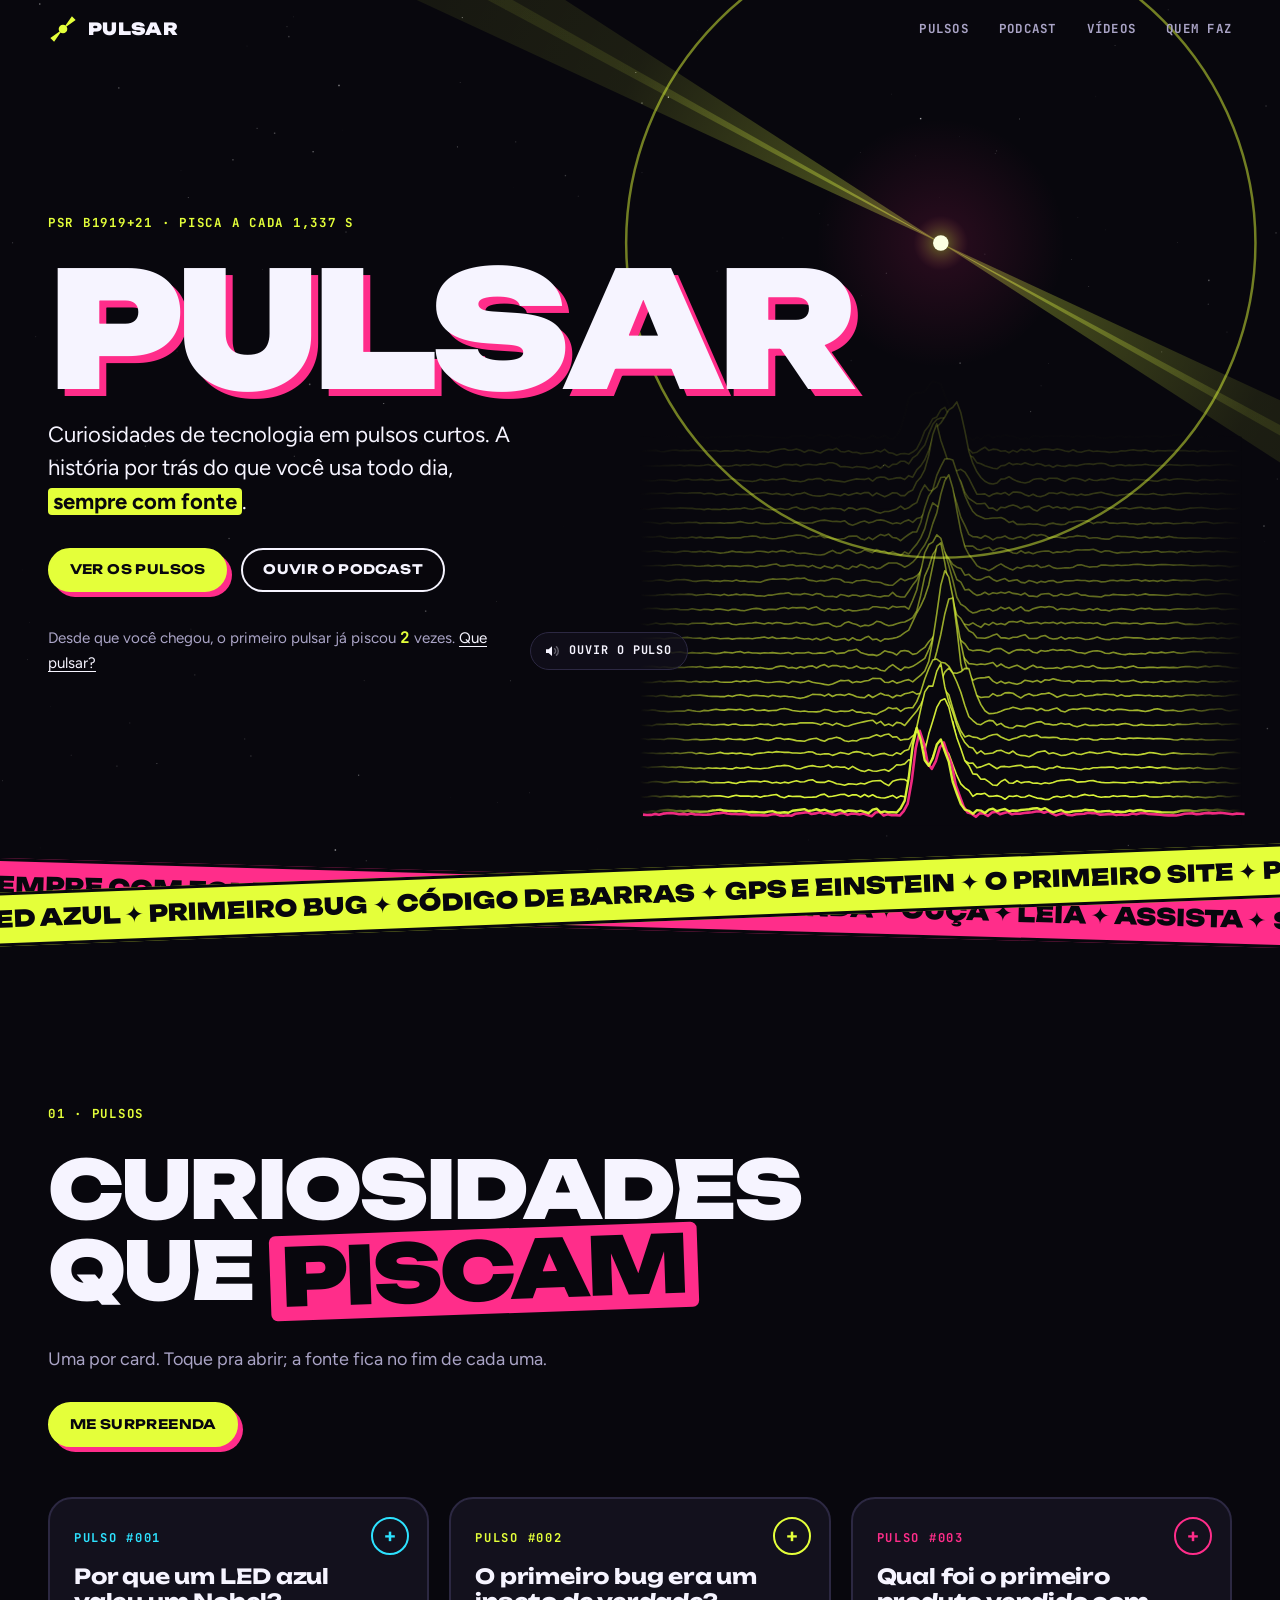
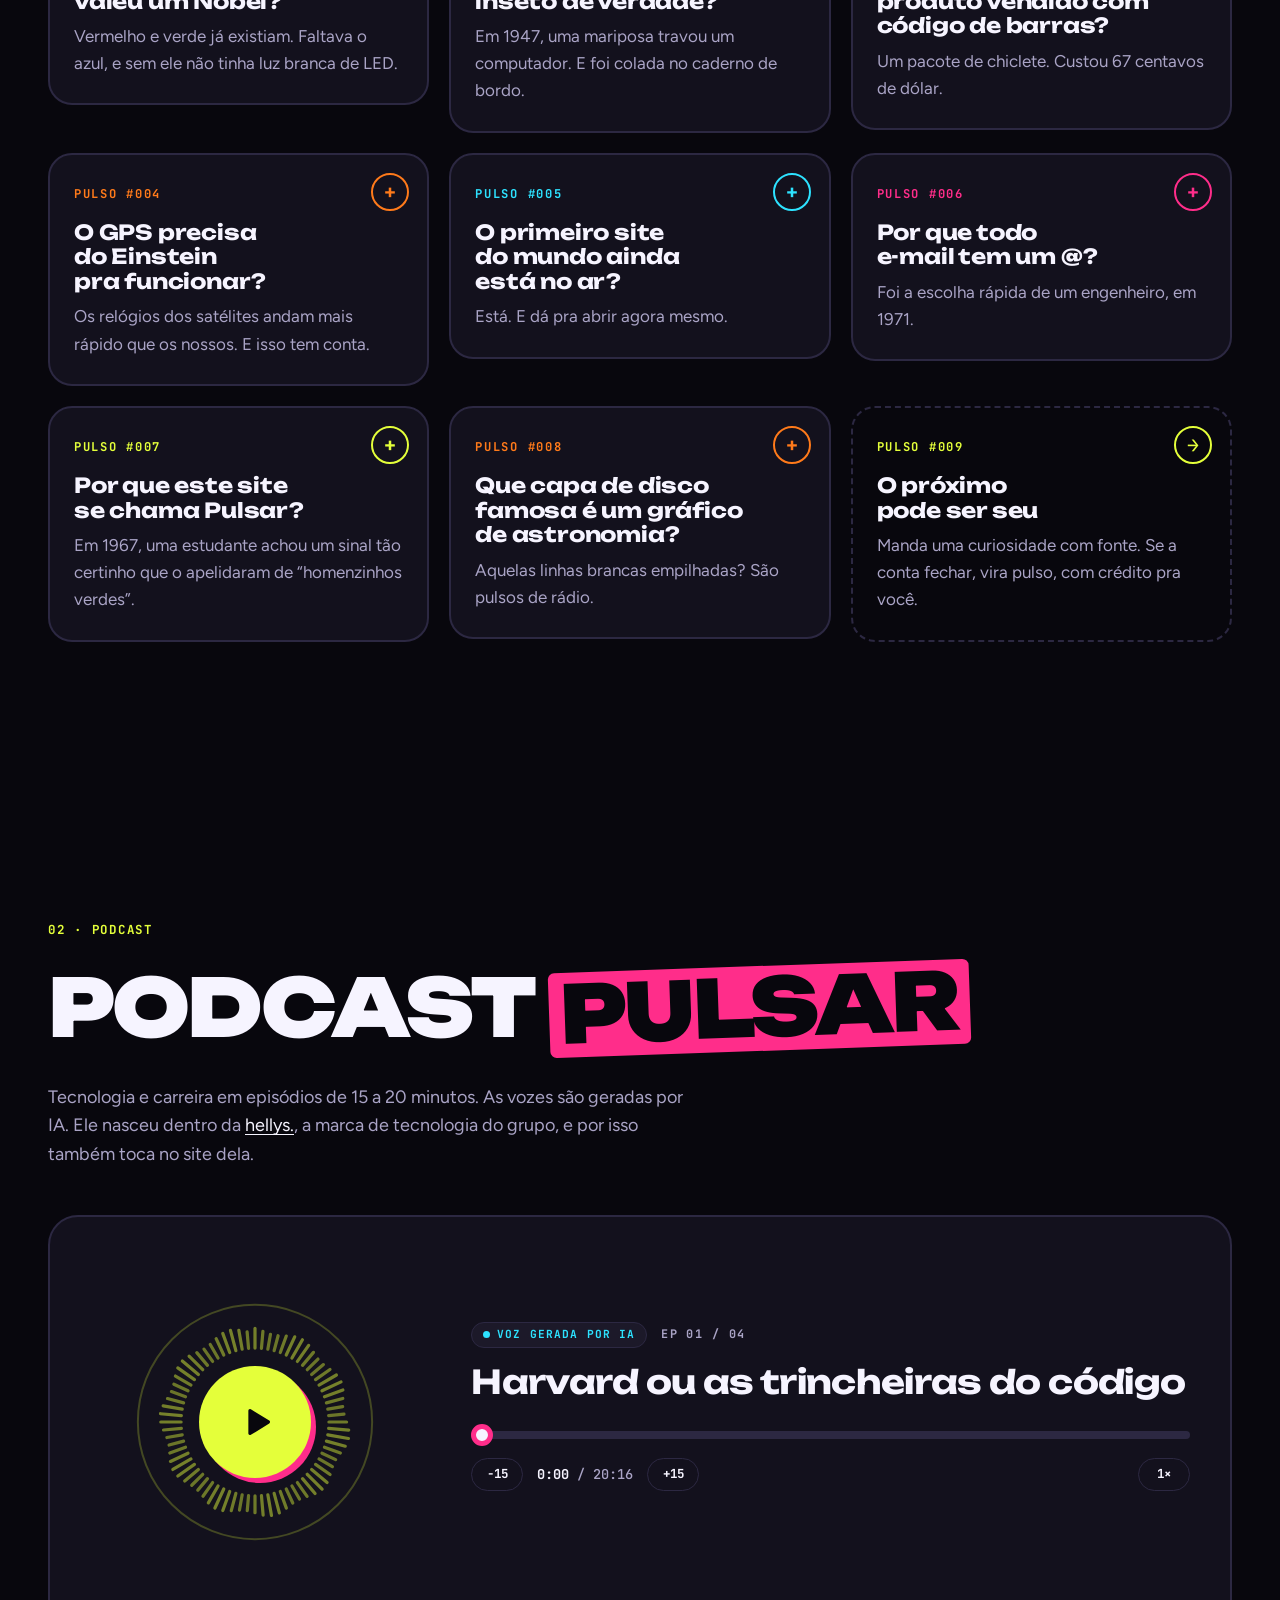
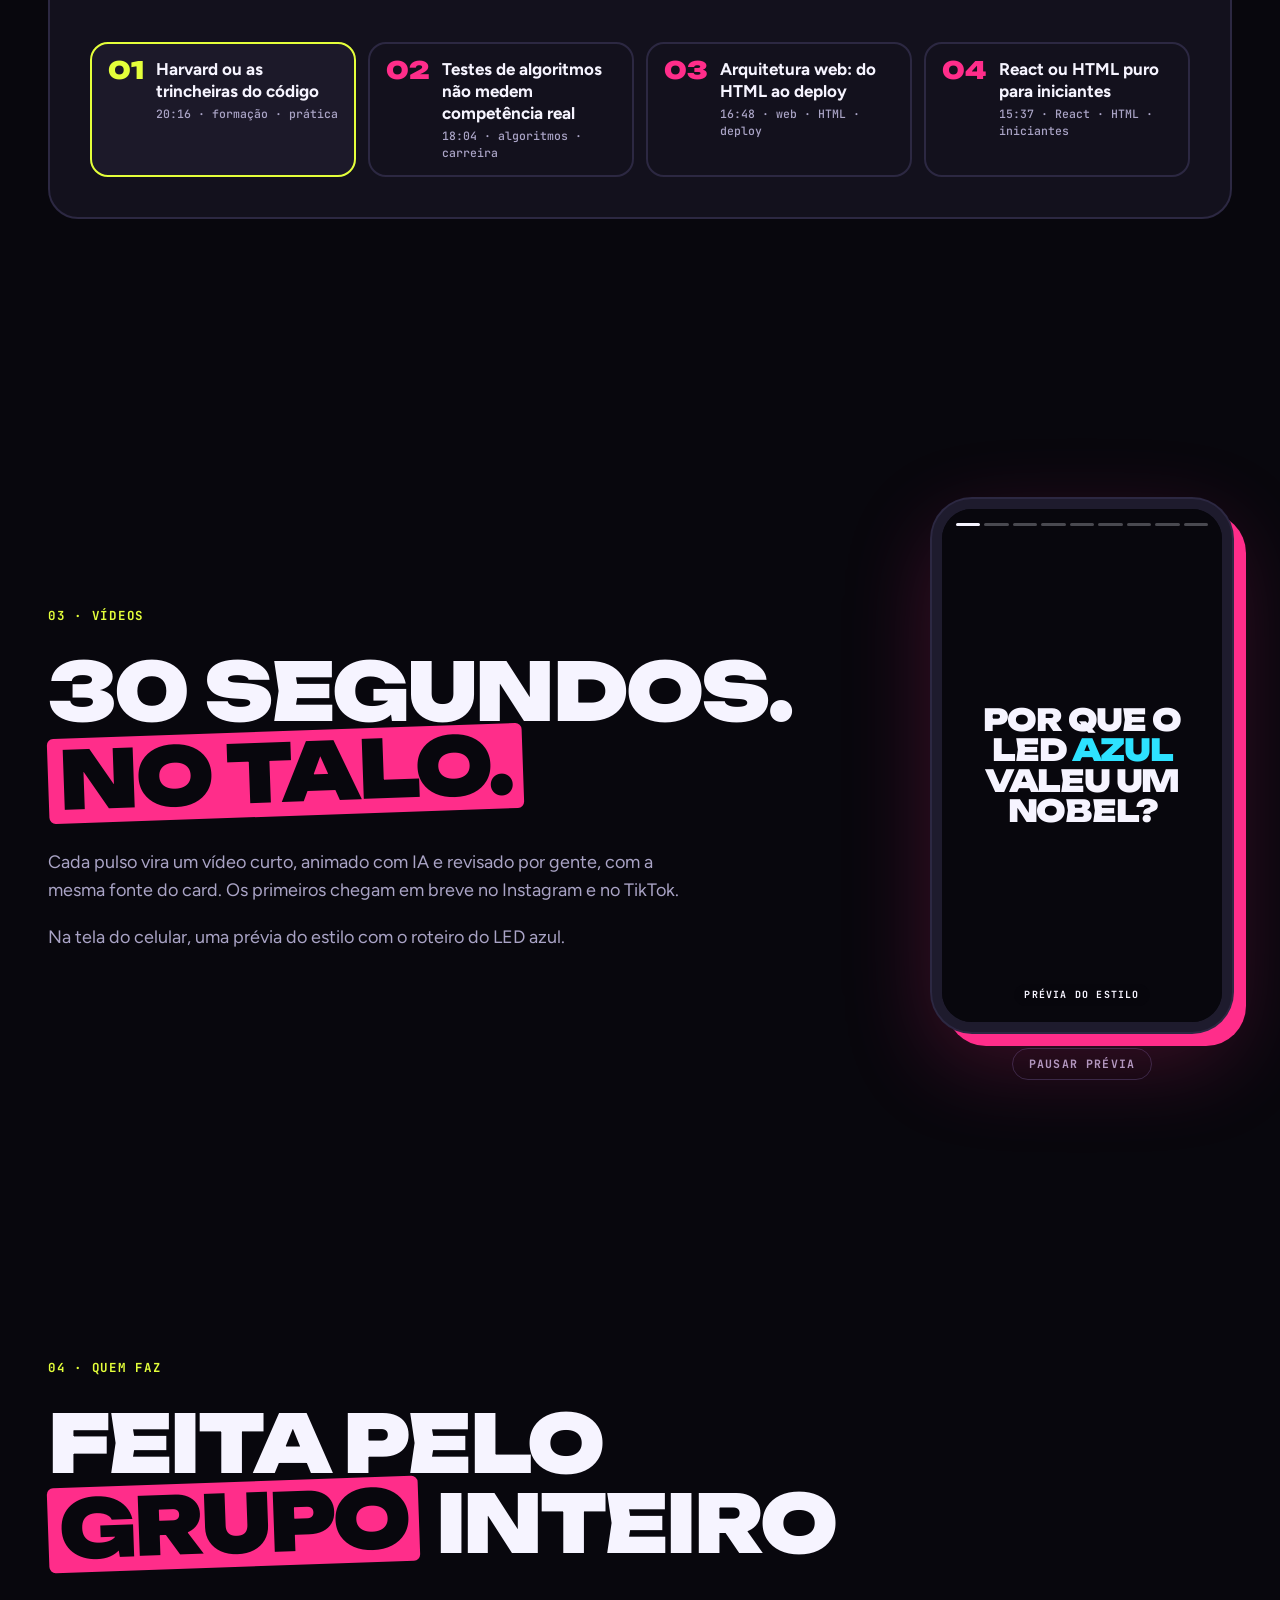
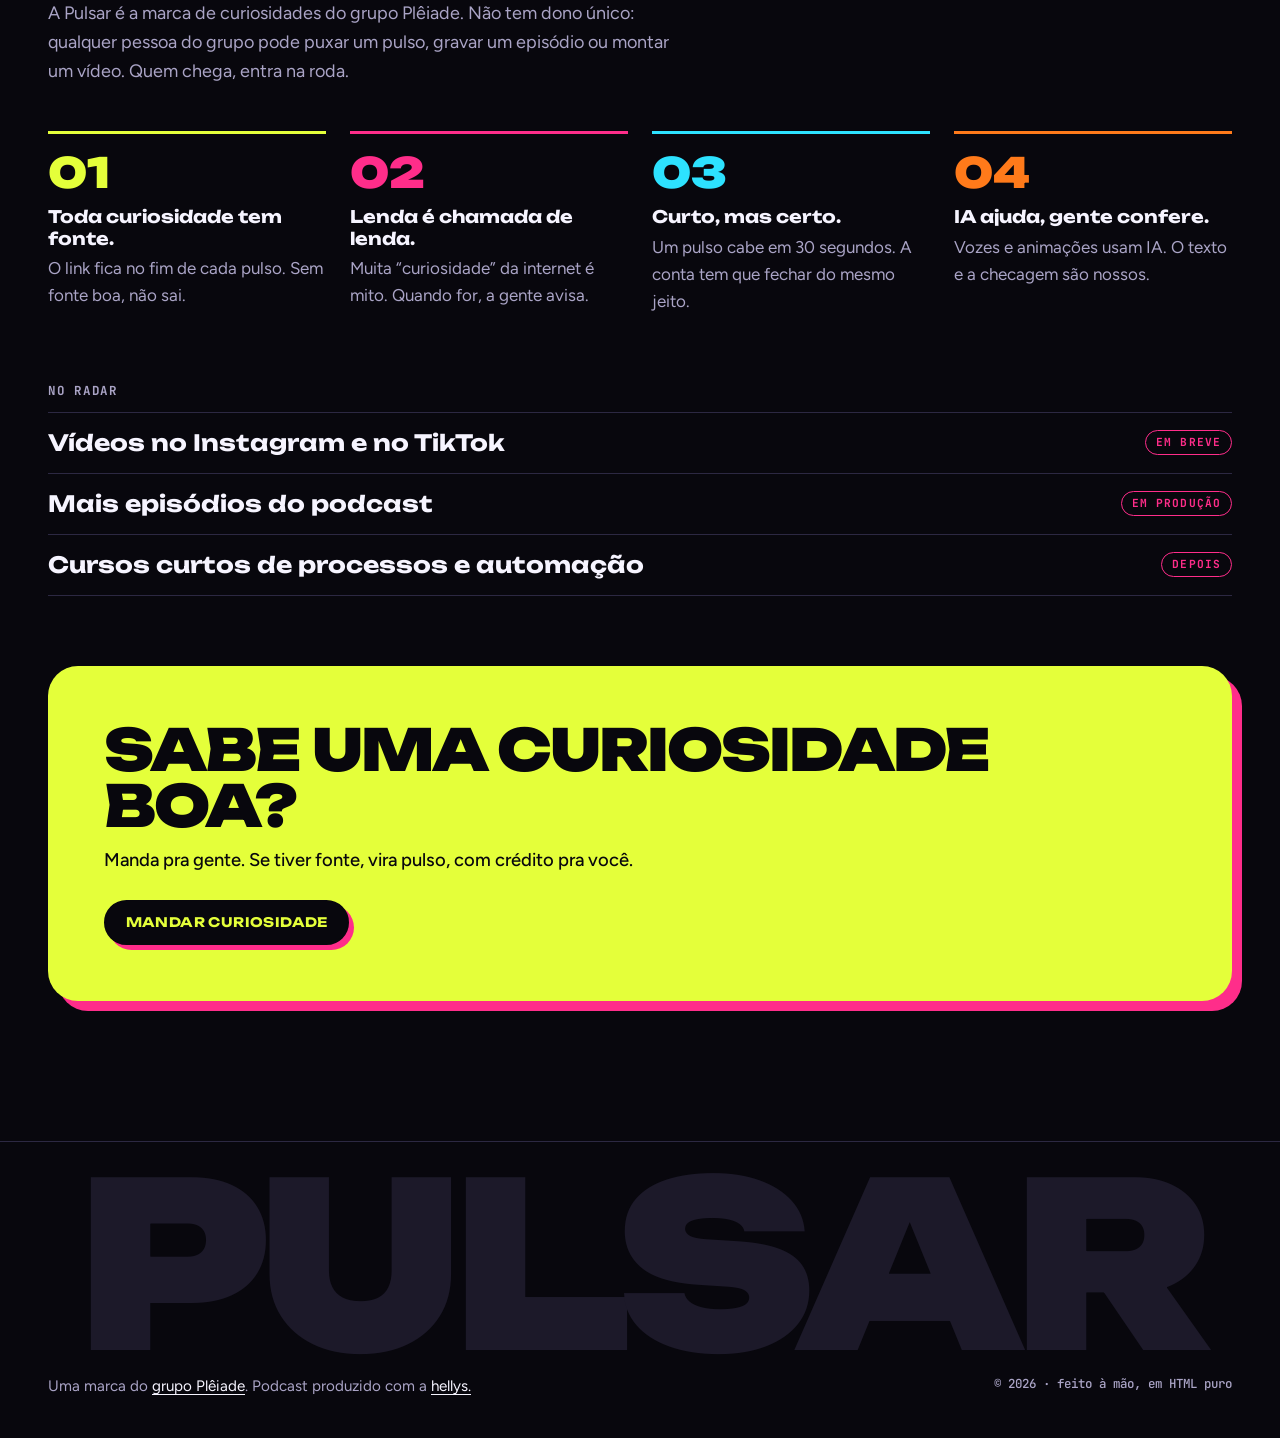
==== public/index.html @ 6f4622cd "Site da Pulsar: curiosidades de tecnologia em pulsos Co-Authored-By: Claude Opus 5.5 <noreply@anthro" ====
<!doctype html>
<html lang="pt-BR">
<head>
<meta charset="utf-8">
<meta name="viewport" content="width=device-width, initial-scale=1">
<title>Pulsar · curiosidades de tecnologia</title>
<meta name="description" content="Curiosidades de tecnologia em pulsos curtos, sempre com fonte: o LED azul, o primeiro bug, o primeiro código de barras. Podcast e vídeos. Uma marca do grupo Plêiade.">
<meta name="theme-color" content="#08070d">
<meta property="og:type" content="website">
<meta property="og:locale" content="pt_BR">
<meta property="og:site_name" content="Pulsar">
<meta property="og:title" content="Pulsar · curiosidades de tecnologia">
<meta property="og:description" content="A história por trás do que você usa todo dia, em pulsos curtos e sempre com fonte. Uma marca do grupo Plêiade.">
<meta property="og:url" content="https://hellys-cpu.github.io/pulsar/">
<meta property="og:image" content="https://hellys-cpu.github.io/pulsar/og.jpg">
<meta property="og:image:width" content="1200">
<meta property="og:image:height" content="630">
<meta property="og:image:alt" content="PULSAR, curiosidades de tecnologia, sobre um pulsar com linhas de pulso empilhadas">
<meta name="twitter:card" content="summary_large_image">
<link rel="icon" href="data:image/svg+xml,%3Csvg xmlns='http://www.w3.org/2000/svg' viewBox='0 0 32 32'%3E%3Crect width='32' height='32' rx='8' fill='%2308070d'/%3E%3Cpath d='M16 16 25.5 2.5 29.5 6.5Z M16 16 6.5 29.5 2.5 25.5Z' fill='%23e4ff3a'/%3E%3Ccircle cx='16' cy='16' r='4.6' fill='%23e4ff3a'/%3E%3C/svg%3E">
<link rel="preconnect" href="https://fonts.googleapis.com">
<link rel="preconnect" href="https://fonts.gstatic.com" crossorigin>
<link rel="stylesheet" href="https://fonts.googleapis.com/css2?family=Figtree:wght@400;500;600;700&family=JetBrains+Mono:wght@500;700&family=Unbounded:wght@500;700;900&display=swap">
<link rel="stylesheet" href="estilo.css">
<script>document.documentElement.classList.add("js")</script>
<script src="site.js" defer></script>
</head>
<body>
<a class="pular" href="#pulsos">Pular para as curiosidades</a>

<header class="topo">
  <a class="marca" href="#inicio" aria-label="Pulsar, voltar ao início">
    <svg class="marca-icone" viewBox="0 0 32 32" aria-hidden="true">
      <g class="marca-feixes"><path d="M16 16 25.5 2.5 29.5 6.5Z M16 16 6.5 29.5 2.5 25.5Z"/></g>
      <circle cx="16" cy="16" r="4.6"/>
    </svg>
    <span class="marca-nome">Pulsar</span>
  </a>
  <nav class="menu" aria-label="Seções">
    <a href="#pulsos">Pulsos</a>
    <a href="#podcast">Podcast</a>
    <a href="#videos">Vídeos</a>
    <a href="#sobre">Quem faz</a>
  </nav>
</header>

<main>
  <section class="hero" id="inicio" aria-labelledby="hero-titulo">
    <canvas class="hero-ceu" aria-hidden="true"></canvas>
    <div class="hero-texto">
      <p class="kicker">PSR B1919+21 · pisca a cada 1,337 s</p>
      <h1 id="hero-titulo" class="palavra">
        <span class="sr">Pulsar</span>
        <span class="letras" aria-hidden="true"><span style="--i:0">P</span><span style="--i:1">U</span><span style="--i:2">L</span><span style="--i:3">S</span><span style="--i:4">A</span><span style="--i:5">R</span></span>
      </h1>
      <p class="lead">Curiosidades de tecnologia em pulsos curtos. A história por trás do que você usa todo dia, <mark>sempre com fonte</mark>.</p>
      <div class="acoes">
        <a class="botao botao-cheio" href="#pulsos">Ver os pulsos</a>
        <a class="botao botao-vazado" href="#podcast">Ouvir o podcast</a>
      </div>
      <div class="hero-rodape">
        <p class="contador">Desde que você chegou, o primeiro pulsar já piscou <b data-contador>0</b> <span data-vezes>vezes</span>. <a href="#pulso-007">Que pulsar?</a></p>
        <button class="som" type="button" aria-pressed="false">
          <svg viewBox="0 0 24 24" aria-hidden="true"><path d="M4 9.5h3.5L12 5.5v13l-4.5-4H4z" fill="currentColor"/><path class="som-ondas" d="M15.5 9a4 4 0 0 1 0 6M18 6.5a7.5 7.5 0 0 1 0 11" fill="none" stroke="currentColor" stroke-width="2" stroke-linecap="round"/></svg>
          <span data-som-rotulo>Ouvir o pulso</span>
        </button>
      </div>
    </div>
    <p class="dica" aria-hidden="true">clique no céu pra mandar um pulso</p>
  </section>

  <div class="faixas" aria-hidden="true">
    <div class="faixa faixa-a"><div class="faixa-trilho">
      <span>LED azul ✦ primeiro bug ✦ código de barras ✦ GPS e Einstein ✦ o primeiro site ✦ por que @ ✦ o primeiro pulsar ✦ </span><span>LED azul ✦ primeiro bug ✦ código de barras ✦ GPS e Einstein ✦ o primeiro site ✦ por que @ ✦ o primeiro pulsar ✦ </span>
    </div></div>
    <div class="faixa faixa-b"><div class="faixa-trilho">
      <span>sempre com fonte ✦ curto mas certo ✦ lenda é lenda ✦ ouça ✦ leia ✦ assista ✦ </span><span>sempre com fonte ✦ curto mas certo ✦ lenda é lenda ✦ ouça ✦ leia ✦ assista ✦ </span>
    </div></div>
  </div>

  <section class="secao" id="pulsos" aria-labelledby="pulsos-titulo">
    <div class="secao-topo revela">
      <p class="kicker">01 · Pulsos</p>
      <h2 id="pulsos-titulo" class="titulo">Curiosidades que <em>piscam</em></h2>
      <p class="sub">Uma por card. Toque pra abrir; a fonte fica no fim de cada uma.</p>
      <button class="botao botao-cheio surpresa" type="button">Me surpreenda</button>
    </div>

    <ol class="cards">
      <li class="card revela" id="pulso-001" style="--cor: var(--raio)">
        <div class="card-cabeca">
          <span class="card-num">Pulso #001</span>
          <h3 class="card-titulo"><button type="button" aria-expanded="false" aria-controls="pulso-001-corpo">Por que um LED azul valeu um Nobel?</button></h3>
          <p class="card-gancho">Vermelho e verde já existiam. Faltava o azul, e sem ele não tinha luz branca de LED.</p>
        </div>
        <div class="card-corpo" id="pulso-001-corpo"><div>
          <p>Os LEDs vermelhos existem desde os anos 1960, e os verdes vieram depois. O azul resistiu por uns 30 anos: o material certo, o nitreto de gálio, era dificílimo de cristalizar com qualidade.</p>
          <p>Entre o fim dos anos 1980 e o começo dos 1990, Isamu Akasaki e Hiroshi Amano, em Nagoya, e Shuji Nakamura, na Nichia, uma empresa química pequena do Japão, conseguiram. Com o azul, dá pra fazer luz branca: é só cobrir o LED com um fósforo amarelo. Daí vieram as lâmpadas de LED e a luz por trás de muita tela que você usa.</p>
          <p>Os três levaram o Nobel de Física de 2014, pela invenção do LED azul eficiente.</p>
          <p class="fonte">Fonte: <a href="https://www.nobelprize.org/prizes/physics/2014/press-release/" target="_blank" rel="noopener">comunicado do Prêmio Nobel de Física de 2014</a></p>
          <div class="card-acoes"><button class="card-compartilhar" type="button">Compartilhar</button></div>
        </div></div>
        <span class="card-mais" aria-hidden="true">+</span>
      </li>

      <li class="card revela" id="pulso-002" style="--cor: var(--pulso)">
        <div class="card-cabeca">
          <span class="card-num">Pulso #002</span>
          <h3 class="card-titulo"><button type="button" aria-expanded="false" aria-controls="pulso-002-corpo">O primeiro bug era um inseto de verdade?</button></h3>
          <p class="card-gancho">Em 1947, uma mariposa travou um computador. E foi colada no caderno de bordo.</p>
        </div>
        <div class="card-corpo" id="pulso-002-corpo"><div>
          <p>Em 9 de setembro de 1947, a equipe do Harvard Mark II achou uma mariposa presa no relé 70 do painel F. Ela foi colada no diário de operação, com a anotação “First actual case of bug being found”: o primeiro caso de um bug de verdade.</p>
          <p>A piada só funciona porque engenheiros já chamavam defeito de “bug” desde o século 19. Dessa vez, era literal. Grace Hopper trabalhava nessa equipe e adorava contar a história, mas o próprio Smithsonian diz que o caderno provavelmente não era dela.</p>
          <p>A página, com a mariposa, está no Museu Nacional de História Americana, em Washington.</p>
          <p class="fonte">Fontes: <a href="https://www.si.edu/object/log-book-computer-bug:nmah_334663" target="_blank" rel="noopener">Smithsonian</a> · <a href="https://daily.jstor.org/the-bug-in-the-computer-bug-story/" target="_blank" rel="noopener">JSTOR Daily</a></p>
          <div class="card-acoes"><button class="card-compartilhar" type="button">Compartilhar</button></div>
        </div></div>
        <span class="card-mais" aria-hidden="true">+</span>
      </li>

      <li class="card revela" id="pulso-003" style="--cor: var(--choque)">
        <div class="card-cabeca">
          <span class="card-num">Pulso #003</span>
          <h3 class="card-titulo"><button type="button" aria-expanded="false" aria-controls="pulso-003-corpo">Qual foi o primeiro produto vendido com código de barras?</button></h3>
          <p class="card-gancho">Um pacote de chiclete. Custou 67 centavos de dólar.</p>
        </div>
        <div class="card-corpo" id="pulso-003-corpo"><div>
          <p>Às 8h01 de 26 de junho de 1974, no mercado Marsh de Troy, em Ohio (EUA), um pacote com 10 chicletes Juicy Fruit passou pelo leitor. Foi a primeira compra registrada com o código UPC, aquele das barras pretas e brancas que até hoje está em quase tudo.</p>
          <p>O pacote custou US$ 0,67 e foi parar no Smithsonian.</p>
          <p class="fonte">Fontes: <a href="https://en.wikipedia.org/wiki/Universal_Product_Code" target="_blank" rel="noopener">Wikipedia (UPC)</a> · <a href="https://www.hmdb.org/m.asp?m=252408" target="_blank" rel="noopener">placa histórica em Troy (HMdb)</a></p>
          <div class="card-acoes"><button class="card-compartilhar" type="button">Compartilhar</button></div>
        </div></div>
        <span class="card-mais" aria-hidden="true">+</span>
      </li>

      <li class="card revela" id="pulso-004" style="--cor: var(--brasa)">
        <div class="card-cabeca">
          <span class="card-num">Pulso #004</span>
          <h3 class="card-titulo"><button type="button" aria-expanded="false" aria-controls="pulso-004-corpo">O GPS precisa do Einstein pra funcionar?</button></h3>
          <p class="card-gancho">Os relógios dos satélites andam mais rápido que os nossos. E isso tem conta.</p>
        </div>
        <div class="card-corpo" id="pulso-004-corpo"><div>
          <p>Os satélites do GPS voam a uns 20 mil km de altura, a quase 4 km por segundo. Pela relatividade restrita, a velocidade atrasa os relógios deles em uns 7 microssegundos por dia. Pela relatividade geral, a gravidade mais fraca lá em cima adianta em uns 45. Saldo: 38 microssegundos por dia a mais.</p>
          <p>Parece nada, mas o GPS calcula distância pelo tempo que o sinal leva pra chegar, e a luz anda uns 11 km em 38 microssegundos. Por isso os relógios saem da Terra já ajustados pra compensar.</p>
          <p class="fonte">Fonte: <a href="https://www.astronomy.ohio-state.edu/pogge.1/Ast162/Unit5/gps.html" target="_blank" rel="noopener">Richard Pogge, Ohio State University</a></p>
          <div class="card-acoes"><button class="card-compartilhar" type="button">Compartilhar</button></div>
        </div></div>
        <span class="card-mais" aria-hidden="true">+</span>
      </li>

      <li class="card revela" id="pulso-005" style="--cor: var(--raio)">
        <div class="card-cabeca">
          <span class="card-num">Pulso #005</span>
          <h3 class="card-titulo"><button type="button" aria-expanded="false" aria-controls="pulso-005-corpo">O primeiro site do mundo ainda está no ar?</button></h3>
          <p class="card-gancho">Está. E dá pra abrir agora mesmo.</p>
        </div>
        <div class="card-corpo" id="pulso-005-corpo"><div>
          <p>A web nasceu no CERN, o laboratório europeu de física de partículas, com Tim Berners-Lee. Em 2013, o CERN colocou de volta, no endereço original, uma cópia de 1992 da primeira página: a que explicava o próprio projeto World Wide Web. Só texto e link, nenhuma imagem.</p>
          <p>Vale a visita: <a href="http://info.cern.ch/hypertext/WWW/TheProject.html" target="_blank" rel="noopener">info.cern.ch</a>.</p>
          <p class="fonte">Fonte: <a href="https://www.w3.org/community/webhistory/2013/04/03/restoring-the-first-website" target="_blank" rel="noopener">W3C, “Restoring the first website”</a></p>
          <div class="card-acoes"><button class="card-compartilhar" type="button">Compartilhar</button></div>
        </div></div>
        <span class="card-mais" aria-hidden="true">+</span>
      </li>

      <li class="card revela" id="pulso-006" style="--cor: var(--choque)">
        <div class="card-cabeca">
          <span class="card-num">Pulso #006</span>
          <h3 class="card-titulo"><button type="button" aria-expanded="false" aria-controls="pulso-006-corpo">Por que todo <span class="junto">e-mail</span> tem um @?</button></h3>
          <p class="card-gancho">Foi a escolha rápida de um engenheiro, em 1971.</p>
        </div>
        <div class="card-corpo" id="pulso-006-corpo"><div>
          <p>Em 1971, Ray Tomlinson mandou a primeira mensagem entre dois computadores pela ARPANET, a rede que deu origem à internet. As duas máquinas estavam lado a lado, na mesma sala.</p>
          <p>Ele precisava separar o nome da pessoa do nome do computador e escolheu o @, um símbolo pouco usado que em inglês se lê “at” (em): fulano @ máquina. E o que dizia a mensagem? Nem ele lembrava; contou que devia ser algo como QWERTYUIOP.</p>
          <p class="fonte">Fonte: <a href="https://www.computinghistory.org.uk/det/1787/Ray-Tomlinson/" target="_blank" rel="noopener">Centre for Computing History</a></p>
          <div class="card-acoes"><button class="card-compartilhar" type="button">Compartilhar</button></div>
        </div></div>
        <span class="card-mais" aria-hidden="true">+</span>
      </li>

      <li class="card revela" id="pulso-007" style="--cor: var(--pulso)">
        <div class="card-cabeca">
          <span class="card-num">Pulso #007</span>
          <h3 class="card-titulo"><button type="button" aria-expanded="false" aria-controls="pulso-007-corpo">Por que este site se chama Pulsar?</button></h3>
          <p class="card-gancho">Em 1967, uma estudante achou um sinal tão certinho que o apelidaram de “homenzinhos verdes”.</p>
        </div>
        <div class="card-corpo" id="pulso-007-corpo"><div>
          <p>Jocelyn Bell, doutoranda em Cambridge orientada por Antony Hewish, notou no papel do radiotelescópio um sinal que piscava a cada 1,337 segundo, sem falhar. Era tão regular que a fonte ganhou o apelido LGM-1, de <i>Little Green Men</i>.</p>
          <p>Não eram alienígenas: era uma estrela de nêutrons girando e varrendo o espaço com feixes de rádio, como um farol. Nascia a palavra pulsar. Hewish dividiu o Nobel de Física de 1974; ela ficou de fora. Em 2018, ela ganhou o Breakthrough Prize, de US$ 3 milhões, e doou tudo para bolsas de doutorado em física para grupos sub-representados.</p>
          <p>O feixe que gira no topo desta página pisca no ritmo desse pulsar.</p>
          <p class="fonte">Fontes: <a href="https://public.nrao.edu/tick-tock-pulsating-star/" target="_blank" rel="noopener">NRAO</a> · <a href="https://ras.ac.uk/news-and-press/news/professor-jocelyn-bell-burnell-wins-special-breakthrough-prize" target="_blank" rel="noopener">Royal Astronomical Society</a></p>
          <div class="card-acoes"><button class="card-compartilhar" type="button">Compartilhar</button></div>
        </div></div>
        <span class="card-mais" aria-hidden="true">+</span>
      </li>

      <li class="card revela" id="pulso-008" style="--cor: var(--brasa)">
        <div class="card-cabeca">
          <span class="card-num">Pulso #008</span>
          <h3 class="card-titulo"><button type="button" aria-expanded="false" aria-controls="pulso-008-corpo">Que capa de disco famosa é um gráfico de astronomia?</button></h3>
          <p class="card-gancho">Aquelas linhas brancas empilhadas? São pulsos de rádio.</p>
        </div>
        <div class="card-corpo" id="pulso-008-corpo"><div>
          <p>A capa de <i>Unknown Pleasures</i>, do Joy Division (1979), mostra 80 pulsos seguidos do CP 1919: o mesmo pulsar da Jocelyn Bell. O gráfico saiu da tese de doutorado de Harold Craft, de 1970, e o designer Peter Saville achou a imagem numa enciclopédia de astronomia.</p>
          <p>Virou estampa de camiseta no mundo inteiro. As linhas no topo deste site são uma homenagem: desenhadas por código, ao vivo, no ritmo do pulsar.</p>
          <p class="fonte">Fontes: <a href="https://www.scientificamerican.com/blog/sa-visual/pop-culture-pulsar-origin-story-of-joy-division-s-unknown-pleasures-album-cover-video/" target="_blank" rel="noopener">Scientific American</a> · <a href="https://bigthink.com/strange-maps/known-pleasures-from-pulsar-signal-to-post-punk-icon/" target="_blank" rel="noopener">Big Think</a></p>
          <div class="card-acoes"><button class="card-compartilhar" type="button">Compartilhar</button></div>
        </div></div>
        <span class="card-mais" aria-hidden="true">+</span>
      </li>

      <li class="card convite revela" style="--cor: var(--pulso)">
        <div class="card-cabeca">
          <span class="card-num">Pulso #009</span>
          <h3 class="card-titulo"><a href="mailto:guilherme.hellys1@gmail.com?subject=Curiosidade%20para%20a%20Pulsar">O próximo pode ser seu</a></h3>
          <p class="card-gancho">Manda uma curiosidade com fonte. Se a conta fechar, vira pulso, com crédito pra você.</p>
        </div>
        <span class="card-mais" aria-hidden="true">→</span>
      </li>
    </ol>
  </section>

  <section class="secao podcast" id="podcast" aria-labelledby="podcast-titulo">
    <div class="secao-topo revela">
      <p class="kicker">02 · Podcast</p>
      <h2 id="podcast-titulo" class="titulo">Podcast <em>Pulsar</em></h2>
      <p class="sub">Tecnologia e carreira em episódios de 15 a 20 minutos. As vozes são geradas por IA. Ele nasceu dentro da <a href="https://hellys.dev.br/#podcast" target="_blank" rel="noopener">hellys.</a>, a marca de tecnologia do grupo, e por isso também toca no site dela.</p>
    </div>

    <div class="player revela" data-estado="parado">
      <div class="player-palco">
        <canvas class="player-onda" aria-hidden="true"></canvas>
        <button class="player-play" type="button" aria-label="Ouvir episódio">
          <svg class="ic-play" viewBox="0 0 24 24" aria-hidden="true"><path d="M8 5.2v13.6a1 1 0 0 0 1.5.86l11-6.8a1 1 0 0 0 0-1.72l-11-6.8A1 1 0 0 0 8 5.2z" fill="currentColor"/></svg>
          <svg class="ic-pausa" viewBox="0 0 24 24" aria-hidden="true"><rect x="6" y="5" width="4.2" height="14" rx="1.2" fill="currentColor"/><rect x="13.8" y="5" width="4.2" height="14" rx="1.2" fill="currentColor"/></svg>
        </button>
      </div>

      <div class="player-info">
        <div class="player-selos">
          <span class="selo">voz gerada por IA</span>
          <span class="player-ep" data-ep>EP 01 / 04</span>
        </div>
        <h3 class="player-titulo" data-titulo>Harvard ou as trincheiras do código</h3>
        <input class="player-barra" type="range" min="0" max="1216" step="1" value="0" aria-label="Posição no episódio" aria-valuetext="0:00 de 20:16">
        <div class="player-controles">
          <button class="player-pular" type="button" data-pular="-15" aria-label="Voltar 15 segundos">−15</button>
          <span class="player-tempo"><b data-atual>0:00</b> / <span data-total>20:16</span></span>
          <button class="player-pular" type="button" data-pular="15" aria-label="Avançar 15 segundos">+15</button>
          <button class="player-vel" type="button" aria-label="Velocidade: 1×">1×</button>
        </div>
        <p class="player-aviso" role="status"></p>
      </div>

      <ol class="episodios">
        <li><button class="ep" type="button" aria-current="true" data-src="https://hellys.dev.br/audio/harvard-ou-as-trincheiras-do-codigo.m4a" data-dur="1216.2"><span class="ep-n">01</span><span class="ep-titulo">Harvard ou as trincheiras do código</span><span class="ep-meta">20:16 · formação · prática</span></button></li>
        <li><button class="ep" type="button" data-src="https://hellys.dev.br/audio/testes-de-algoritmos-nao-medem-competencia-real.m4a" data-dur="1084.9"><span class="ep-n">02</span><span class="ep-titulo">Testes de algoritmos não medem competência real</span><span class="ep-meta">18:04 · algoritmos · carreira</span></button></li>
        <li><button class="ep" type="button" data-src="https://hellys.dev.br/audio/arquitetura-web-do-html-ao-deploy.m4a" data-dur="1008.7"><span class="ep-n">03</span><span class="ep-titulo">Arquitetura web: do HTML ao deploy</span><span class="ep-meta">16:48 · web · HTML · deploy</span></button></li>
        <li><button class="ep" type="button" data-src="https://hellys.dev.br/audio/react-ou-html-puro-para-iniciantes.m4a" data-dur="937.4"><span class="ep-n">04</span><span class="ep-titulo">React ou HTML puro para iniciantes</span><span class="ep-meta">15:37 · React · HTML · iniciantes</span></button></li>
      </ol>
    </div>
    <audio class="player-audio" preload="none" crossorigin="anonymous"></audio>
  </section>

  <section class="secao videos" id="videos" aria-labelledby="videos-titulo">
    <div class="videos-grade">
      <div class="secao-topo revela">
        <p class="kicker">03 · Vídeos</p>
        <h2 id="videos-titulo" class="titulo">30 segundos. <em>No talo.</em></h2>
        <p class="sub">Cada pulso vira um vídeo curto, animado com IA e revisado por gente, com a mesma fonte do card. Os primeiros chegam em breve no Instagram e no TikTok.</p>
        <p class="sub">Na tela do celular, uma prévia do estilo com o roteiro do LED azul.</p>
      </div>
      <figure class="celular revela">
        <div class="celular-tela">
          <div class="barrinhas" aria-hidden="true"></div>
          <div class="quadro" aria-hidden="true"></div>
          <span class="celular-selo" aria-hidden="true">prévia do estilo</span>
        </div>
        <button class="celular-pausa" type="button">Pausar prévia</button>
        <figcaption class="sr">Prévia animada do estilo dos vídeos: frases curtas em cores fortes contando a história do LED azul, do vermelho e verde até o Nobel de 2014.</figcaption>
      </figure>
    </div>
  </section>

  <section class="secao sobre" id="sobre" aria-labelledby="sobre-titulo">
    <div class="secao-topo revela">
      <p class="kicker">04 · Quem faz</p>
      <h2 id="sobre-titulo" class="titulo">Feita pelo <em>grupo</em> inteiro</h2>
      <p class="sub">A Pulsar é a marca de curiosidades do grupo Plêiade. Não tem dono único: qualquer pessoa do grupo pode puxar um pulso, gravar um episódio ou montar um vídeo. Quem chega, entra na roda.</p>
    </div>

    <ol class="regras">
      <li class="regra revela" style="--cor: var(--pulso)"><b>Toda curiosidade tem fonte.</b>O link fica no fim de cada pulso. Sem fonte boa, não sai.</li>
      <li class="regra revela" style="--cor: var(--choque)"><b>Lenda é chamada de lenda.</b>Muita “curiosidade” da internet é mito. Quando for, a gente avisa.</li>
      <li class="regra revela" style="--cor: var(--raio)"><b>Curto, mas certo.</b>Um pulso cabe em 30 segundos. A conta tem que fechar do mesmo jeito.</li>
      <li class="regra revela" style="--cor: var(--brasa)"><b>IA ajuda, gente confere.</b>Vozes e animações usam IA. O texto e a checagem são nossos.</li>
    </ol>

    <div class="vem revela">
      <h3 class="vem-titulo">No radar</h3>
      <ul class="vem-lista">
        <li><span>Vídeos no Instagram e no TikTok</span><i>em breve</i></li>
        <li><span>Mais episódios do podcast</span><i>em produção</i></li>
        <li><span>Cursos curtos de processos e automação</span><i>depois</i></li>
      </ul>
    </div>

    <div class="chamada revela">
      <p class="chamada-titulo">Sabe uma curiosidade boa?</p>
      <p class="chamada-texto">Manda pra gente. Se tiver fonte, vira pulso, com crédito pra você.</p>
      <a class="botao botao-escuro" href="mailto:guilherme.hellys1@gmail.com?subject=Curiosidade%20para%20a%20Pulsar">Mandar curiosidade</a>
    </div>
  </section>
</main>

<footer class="rodape">
  <p class="rodape-palavra" aria-hidden="true">Pulsar</p>
  <div class="rodape-linha">
    <p>Uma marca do <a href="https://hellys-cpu.github.io/pleiade/">grupo Plêiade</a>. Podcast produzido com a <a href="https://hellys.dev.br/" target="_blank" rel="noopener">hellys.</a></p>
    <p class="rodape-nota">© 2026 · feito à mão, em HTML puro</p>
  </div>
</footer>
</body>
</html>
---- public/estilo.css ----
/* Pulsar · curiosidades de tecnologia. Uma marca do grupo Plêiade. */

:root {
  --noite: #08070d;
  --chumbo: #13111d;
  --chumbo-2: #1c1929;
  --linha: #2c2842;
  --texto: #f6f4ff;
  --apagado: #aaa4c6;
  --pulso: #e4ff3a;
  --choque: #ff2d8a;
  --raio: #2de2ff;
  --brasa: #ff7a1a;
  --tinta: #08070d;

  --f-display: "Unbounded", "Arial Black", system-ui, sans-serif;
  --f-texto: "Figtree", system-ui, -apple-system, "Segoe UI", sans-serif;
  --f-mono: "JetBrains Mono", ui-monospace, "Cascadia Mono", Consolas, monospace;

  --lado: clamp(16px, 4vw, 48px);
  --max: 1200px;
  --batida: 1.3373s;
  color-scheme: dark;
}

*, *::before, *::after { box-sizing: border-box; }
html { scroll-behavior: smooth; -webkit-text-size-adjust: 100%; scroll-padding-top: 80px; }
body {
  margin: 0;
  background: var(--noite);
  color: var(--texto);
  font: 400 1.0625rem/1.6 var(--f-texto);
  overflow-x: clip;
  -webkit-font-smoothing: antialiased;
}
img, svg, canvas { display: block; }
a { color: inherit; }
button { font: inherit; color: inherit; }
::selection { background: var(--pulso); color: var(--tinta); }
:focus-visible { outline: 3px solid var(--raio); outline-offset: 3px; border-radius: 6px; }

.sr {
  position: absolute; width: 1px; height: 1px; padding: 0; margin: -1px;
  overflow: hidden; clip: rect(0 0 0 0); white-space: nowrap; border: 0;
}
.pular {
  position: fixed; left: 16px; top: -60px; z-index: 100;
  background: var(--pulso); color: var(--tinta); padding: 10px 16px; border-radius: 999px;
  font-weight: 700; text-decoration: none; transition: top .2s;
}
.pular:focus { top: 12px; }

.kicker {
  margin: 0;
  font: 700 .78rem/1.3 var(--f-mono);
  letter-spacing: .14em;
  text-transform: uppercase;
  color: var(--pulso);
}

/* ---------- topo ---------- */
.topo {
  position: fixed; inset: 0 0 auto; z-index: 50;
  display: flex; align-items: center; justify-content: space-between; gap: 16px;
  padding: 14px var(--lado);
  transition: background .3s, border-color .3s;
  border-bottom: 1px solid transparent;
}
.topo.rolou {
  background: rgba(8, 7, 13, .82);
  -webkit-backdrop-filter: blur(12px);
  backdrop-filter: blur(12px);
  border-bottom-color: var(--linha);
}
.marca { display: inline-flex; align-items: center; gap: 10px; text-decoration: none; }
.marca-icone { width: 30px; height: 30px; fill: var(--pulso); }
.marca-feixes { transform-origin: 16px 16px; animation: gira calc(var(--batida) * 4) linear infinite; }
.marca-nome { font: 900 1.05rem/1 var(--f-display); text-transform: uppercase; letter-spacing: .02em; }
.menu { display: flex; gap: clamp(14px, 2.4vw, 30px); }
.menu a {
  font: 700 .78rem/1 var(--f-mono); letter-spacing: .1em; text-transform: uppercase;
  text-decoration: none; color: var(--apagado); padding: 8px 0; position: relative;
}
.menu a::after {
  content: ""; position: absolute; left: 0; right: 0; bottom: 2px; height: 2px;
  background: var(--pulso); transform: scaleX(0); transform-origin: left; transition: transform .2s;
}
.menu a:hover { color: var(--texto); }
.menu a:hover::after { transform: scaleX(1); }
@keyframes gira { to { transform: rotate(360deg); } }

/* ---------- hero ---------- */
.hero {
  position: relative; isolation: isolate;
  min-height: 100vh; min-height: 100svh;
  display: grid; align-items: center;
  padding: 110px var(--lado) 120px;
  overflow: hidden;
}
.hero-ceu { position: absolute; inset: 0; width: 100%; height: 100%; z-index: -1; cursor: crosshair; }
.hero-texto { width: 100%; max-width: var(--max); margin: 0 auto; pointer-events: none; }
.hero-texto a, .hero-texto button { pointer-events: auto; }
.palavra { margin: .18em 0 .12em; font: 900 clamp(3.3rem, 12.6vw, 10.5rem)/.86 var(--f-display); letter-spacing: -.045em; }
.letras { display: flex; }
.letras > span {
  display: inline-block;
  transform-origin: 50% 100%;
  text-shadow: .045em .045em 0 var(--choque);
}
.letras > span.bate { animation: bate .5s cubic-bezier(.2, 1.6, .4, 1) both; animation-delay: calc(var(--i) * 45ms); }
@keyframes bate {
  0% { transform: none; }
  35% { transform: translateY(-.07em) scaleY(1.1); color: var(--pulso); text-shadow: .045em .045em 0 var(--choque), 0 0 .3em rgba(228, 255, 58, .55); }
  100% { transform: none; }
}
.lead { max-width: 33ch; margin: 0; font-size: clamp(1.12rem, 2.1vw, 1.38rem); line-height: 1.5; text-wrap: pretty; }
.lead mark { background: var(--pulso); color: var(--tinta); padding: 0 .22em; border-radius: 4px; font-weight: 700; }
.acoes { display: flex; flex-wrap: wrap; gap: 14px; margin-top: 30px; }
.hero-rodape { display: flex; flex-wrap: wrap; align-items: center; gap: 12px 22px; margin-top: 34px; }
.contador { margin: 0; max-width: 46ch; color: var(--apagado); font-size: .95rem; }
.contador b { color: var(--pulso); font: 700 1.05em/1 var(--f-mono); font-variant-numeric: tabular-nums; }
.contador a { color: var(--texto); text-underline-offset: 3px; }
.som {
  display: inline-flex; align-items: center; gap: 8px;
  padding: 9px 15px 9px 12px; border-radius: 999px;
  border: 1.5px solid var(--linha); background: rgba(19, 17, 29, .7);
  font: 700 .74rem/1 var(--f-mono); letter-spacing: .08em; text-transform: uppercase;
  cursor: pointer; transition: border-color .2s, background .2s, color .2s;
}
.som svg { width: 18px; height: 18px; }
.som .som-ondas { opacity: .35; }
.som:hover { border-color: var(--pulso); }
.som[aria-pressed="true"] { background: var(--pulso); color: var(--tinta); border-color: var(--pulso); }
.som[aria-pressed="true"] .som-ondas { opacity: 1; }
.dica {
  position: absolute; right: var(--lado); bottom: 28px; margin: 0;
  font: 500 .72rem/1 var(--f-mono); letter-spacing: .1em; text-transform: uppercase; color: var(--apagado);
  opacity: .7; pointer-events: none;
}
@media (hover: none) { .dica { display: none; } }

/* ---------- botões ---------- */
.botao {
  display: inline-flex; align-items: center; justify-content: center; gap: .5em;
  padding: 1.05em 1.5em; border-radius: 999px; border: 2px solid var(--texto);
  font: 700 .82rem/1 var(--f-display); letter-spacing: .03em; text-transform: uppercase;
  text-decoration: none; cursor: pointer; background: none;
  transition: transform .15s ease, box-shadow .15s ease, background .15s, color .15s;
}
.botao-cheio { background: var(--pulso); border-color: var(--pulso); color: var(--tinta); box-shadow: 5px 5px 0 var(--choque); }
.botao-cheio:hover { transform: translate(-2px, -2px); box-shadow: 7px 7px 0 var(--choque); }
.botao-cheio:active { transform: translate(3px, 3px); box-shadow: 2px 2px 0 var(--choque); }
.botao-vazado { color: var(--texto); background: rgba(8, 7, 13, .5); }
.botao-vazado:hover { background: var(--texto); color: var(--tinta); }
.botao-escuro { background: var(--tinta); border-color: var(--tinta); color: var(--pulso); box-shadow: 5px 5px 0 var(--choque); }
.botao-escuro:hover { transform: translate(-2px, -2px); box-shadow: 7px 7px 0 var(--choque); }

/* ---------- faixas ---------- */
.faixas { position: relative; z-index: 2; height: 130px; margin-top: -64px; pointer-events: none; overflow: hidden; }
.faixa {
  position: absolute; left: -24px; right: -24px; top: 32px;
  overflow: hidden; padding: .72em 0; border-block: 3px solid var(--tinta);
}
.faixa-a { background: var(--pulso); color: var(--tinta); transform: rotate(-2.2deg); z-index: 2; }
.faixa-b { background: var(--choque); color: var(--tinta); transform: rotate(1.6deg); top: 40px; }
.faixa-trilho { display: flex; width: max-content; animation: corre 36s linear infinite; }
.faixa-b .faixa-trilho { animation-duration: 44s; animation-direction: reverse; }
.faixa span { font: 900 clamp(.95rem, 2.2vw, 1.45rem)/1 var(--f-display); text-transform: uppercase; white-space: nowrap; padding-right: .3em; }
@keyframes corre { to { transform: translateX(-50%); } }

/* ---------- seções ---------- */
.secao { max-width: calc(var(--max) + var(--lado) * 2); margin: 0 auto; padding: clamp(80px, 11vw, 140px) var(--lado); }
.titulo {
  margin: .35em 0 .4em;
  font: 900 clamp(2.2rem, 6.6vw, 5rem)/.98 var(--f-display);
  letter-spacing: -.035em; text-transform: uppercase; text-wrap: balance;
}
.titulo em {
  font-style: normal; display: inline-block; color: var(--tinta); background: var(--choque);
  padding: .02em .14em .06em; border-radius: .08em; transform: rotate(-2deg);
}
.sub { max-width: 54ch; margin: 0 0 1em; color: var(--apagado); font-size: 1.125rem; text-wrap: pretty; }
.sub a { color: var(--texto); text-underline-offset: 3px; }
.surpresa { margin-top: 10px; }

.js .revela { opacity: 0; }
.js .revela.visto { animation: sobe .7s cubic-bezier(.2, .8, .2, 1) var(--atraso, 0ms) both; }
@keyframes sobe { from { opacity: 0; transform: translateY(26px); } to { opacity: 1; transform: none; } }

/* ---------- cards ---------- */
.cards {
  list-style: none; margin: 50px 0 0; padding: 0;
  display: grid; grid-template-columns: repeat(auto-fill, minmax(min(100%, 330px), 1fr));
  gap: 20px; grid-auto-flow: dense; align-items: start;
}
.card {
  --cor: var(--pulso);
  position: relative;
  padding: 24px 24px 26px;
  background: var(--chumbo);
  border: 2px solid var(--linha);
  border-radius: 24px;
  transition: transform .2s ease, box-shadow .2s ease, border-color .2s, background .25s, color .25s;
}
.card:hover { border-color: var(--cor); transform: translate(-3px, -3px); box-shadow: 6px 6px 0 var(--cor); }
.card-num { font: 700 .76rem/1 var(--f-mono); letter-spacing: .14em; text-transform: uppercase; color: var(--cor); }
.card-titulo { margin: 14px 46px 10px 0; font: 700 1.3rem/1.18 var(--f-display); letter-spacing: -.01em; text-wrap: balance; }
.card-titulo button { all: unset; cursor: pointer; }
.card-titulo button::after { content: ""; position: absolute; inset: 0; border-radius: inherit; }
.card-titulo button:focus-visible { outline: none; }
.card:has(.card-titulo button:focus-visible) { outline: 3px solid var(--raio); outline-offset: 4px; }
.card-gancho { margin: 0; color: var(--apagado); }
.junto { white-space: nowrap; }
.convite { background: none; border-style: dashed; }
.convite .card-titulo a { text-decoration: none; }
.convite .card-titulo a::after { content: ""; position: absolute; inset: 0; border-radius: inherit; }
.convite .card-titulo a:focus-visible { outline: none; }
.card:has(.card-titulo a:focus-visible) { outline: 3px solid var(--raio); outline-offset: 4px; }
.convite:hover { border-style: solid; }
.card-mais {
  position: absolute; top: 18px; right: 18px;
  width: 38px; height: 38px; border-radius: 50%;
  display: grid; place-items: center;
  border: 2px solid var(--cor); color: var(--cor);
  font: 700 1.25rem/1 var(--f-mono);
  transition: transform .3s cubic-bezier(.2, 1.6, .4, 1);
  pointer-events: none;
}
.card-corpo { display: grid; grid-template-rows: 0fr; visibility: hidden; transition: grid-template-rows .4s ease, visibility 0s linear .4s; }
.card-corpo > div { overflow: hidden; min-height: 0; }
.card-corpo p { margin: 0 0 1em; max-width: 64ch; }
.card-corpo a { text-underline-offset: 3px; position: relative; z-index: 1; }
.fonte { font: 500 .8rem/1.6 var(--f-mono); }
.card-acoes { display: flex; gap: 10px; position: relative; z-index: 1; }
.card-compartilhar {
  padding: 9px 15px; border-radius: 999px; cursor: pointer;
  background: var(--tinta); color: var(--cor); border: 2px solid var(--tinta);
  font: 700 .72rem/1 var(--f-mono); letter-spacing: .1em; text-transform: uppercase;
}

.card.aberto { grid-column: 1 / -1; background: var(--cor); color: var(--tinta); border-color: var(--cor); box-shadow: 8px 8px 0 var(--tinta), 12px 12px 0 var(--cor); }
.card.aberto:hover { transform: none; }
.card.aberto .card-num, .card.aberto .card-gancho { color: var(--tinta); }
.card.aberto .card-gancho { font-weight: 600; }
.card.aberto .card-titulo { font-size: clamp(1.5rem, 3.2vw, 2.5rem); line-height: 1.05; font-weight: 900; text-transform: uppercase; letter-spacing: -.03em; }
.card.aberto .card-titulo button::after { display: none; }
.card.aberto .card-mais { transform: rotate(45deg); border-color: var(--tinta); color: var(--tinta); }
.card.aberto .card-corpo { grid-template-rows: 1fr; visibility: visible; transition: grid-template-rows .4s ease; margin-top: 18px; }
@media (min-width: 900px) {
  .card.aberto { display: grid; grid-template-columns: minmax(0, 1fr) minmax(0, 1.25fr); column-gap: 44px; padding: 34px 36px 30px; }
  .card.aberto .card-corpo { margin-top: 30px; }
}

.card.estoura { animation: estoura .6s cubic-bezier(.2, 1.4, .4, 1); }
.card.estoura::before {
  content: ""; position: absolute; inset: -4px; border-radius: 28px; pointer-events: none;
  border: 4px solid var(--cor); animation: onda .7s ease-out forwards;
}
.card.estoura .card-titulo { animation: entra .5s cubic-bezier(.2, 1.5, .4, 1); }
@keyframes estoura { 0% { transform: scale(.965); } 45% { transform: scale(1.012) rotate(-.35deg); } 100% { transform: none; } }
@keyframes onda { from { opacity: 1; transform: scale(1); } to { opacity: 0; transform: scale(1.06, 1.25); } }
@keyframes entra { from { transform: scale(1.18) rotate(-2deg); } to { transform: none; } }

/* ---------- podcast ---------- */
.player {
  margin-top: 46px;
  display: grid; grid-template-columns: minmax(0, 330px) minmax(0, 1fr);
  gap: clamp(22px, 4vw, 56px); align-items: center;
  padding: clamp(20px, 3.5vw, 40px);
  background: var(--chumbo); border: 2px solid var(--linha); border-radius: 30px;
}
.player-palco { position: relative; aspect-ratio: 1; display: grid; place-items: center; width: 100%; max-width: 330px; margin: 0 auto; }
.player-onda { position: absolute; inset: 0; width: 100%; height: 100%; }
.player-play {
  position: relative; width: 34%; aspect-ratio: 1; border-radius: 50%; border: 0; cursor: pointer;
  display: grid; place-items: center;
  background: var(--pulso); color: var(--tinta);
  box-shadow: 5px 5px 0 var(--choque);
  transition: transform .15s, box-shadow .15s;
}
.player-play:hover { transform: translate(-2px, -2px); box-shadow: 7px 7px 0 var(--choque); }
.player-play:active { transform: translate(3px, 3px); box-shadow: 2px 2px 0 var(--choque); }
.player-play svg { width: 40%; height: 40%; grid-area: 1 / 1; }
.player-play .ic-pausa, .player[data-estado="tocando"] .ic-play { display: none; }
.player[data-estado="tocando"] .ic-pausa { display: block; }
.player-selos { display: flex; flex-wrap: wrap; align-items: center; gap: 10px 14px; }
.selo {
  display: inline-flex; align-items: center; gap: 7px;
  padding: 6px 11px; border-radius: 999px; background: var(--chumbo-2); border: 1px solid var(--linha);
  font: 700 .7rem/1 var(--f-mono); letter-spacing: .1em; text-transform: uppercase; color: var(--raio);
}
.selo::before { content: ""; width: 7px; height: 7px; border-radius: 50%; background: currentColor; }
.player-ep { font: 700 .74rem/1 var(--f-mono); letter-spacing: .12em; color: var(--apagado); }
.player-titulo { margin: 16px 0 6px; font: 700 clamp(1.35rem, 2.8vw, 2.05rem)/1.12 var(--f-display); letter-spacing: -.02em; text-wrap: balance; }
.player-barra { -webkit-appearance: none; appearance: none; width: 100%; height: 30px; margin: 14px 0 4px; background: transparent; cursor: pointer; --p: 0%; }
.player-barra::-webkit-slider-runnable-track { height: 8px; border-radius: 99px; background: linear-gradient(90deg, var(--pulso) var(--p), var(--linha) var(--p)); }
.player-barra::-webkit-slider-thumb { -webkit-appearance: none; width: 22px; height: 22px; margin-top: -7px; border-radius: 50%; background: var(--texto); border: 5px solid var(--choque); }
.player-barra::-moz-range-track { height: 8px; border-radius: 99px; background: var(--linha); }
.player-barra::-moz-range-progress { height: 8px; border-radius: 99px; background: var(--pulso); }
.player-barra::-moz-range-thumb { width: 12px; height: 12px; border-radius: 50%; background: var(--texto); border: 5px solid var(--choque); }
.player-controles { display: flex; flex-wrap: wrap; align-items: center; gap: 10px; }
.player-pular, .player-vel {
  min-width: 52px; padding: 9px 12px; border-radius: 999px; cursor: pointer;
  background: none; border: 1.5px solid var(--linha);
  font: 700 .78rem/1 var(--f-mono);
  transition: border-color .15s, color .15s;
}
.player-pular:hover, .player-vel:hover { border-color: var(--pulso); color: var(--pulso); }
.player-tempo { font: 500 .85rem/1 var(--f-mono); color: var(--apagado); font-variant-numeric: tabular-nums; padding: 0 4px; }
.player-tempo b { color: var(--texto); font-weight: 700; }
.player-vel { margin-left: auto; }
.player-aviso { min-height: 1.5em; margin: 12px 0 0; font: 500 .78rem/1.5 var(--f-mono); color: var(--apagado); }
.episodios {
  grid-column: 1 / -1; list-style: none; margin: 4px 0 0; padding: 0;
  display: grid; grid-template-columns: repeat(auto-fit, minmax(min(100%, 250px), 1fr)); gap: 12px;
}
.ep {
  width: 100%; height: 100%; text-align: left; cursor: pointer;
  display: grid; grid-template-columns: auto 1fr; gap: 4px 12px; align-content: start;
  padding: 14px 16px; border-radius: 18px;
  background: none; border: 2px solid var(--linha);
  transition: border-color .15s, background .15s, transform .15s;
}
.ep:hover { border-color: var(--apagado); }
.ep[aria-current="true"] { border-color: var(--pulso); background: var(--chumbo-2); }
.ep-n { grid-row: span 2; font: 900 1.5rem/1 var(--f-display); color: var(--choque); }
.ep[aria-current="true"] .ep-n { color: var(--pulso); }
.ep-titulo { font-weight: 700; line-height: 1.3; }
.ep-meta { font: 500 .72rem/1.4 var(--f-mono); color: var(--apagado); }

/* ---------- vídeos ---------- */
.videos-grade { display: grid; grid-template-columns: minmax(0, 1fr) auto; gap: clamp(36px, 6vw, 96px); align-items: center; }
.celular { margin: 0; display: grid; justify-items: center; gap: 16px; }
.celular-tela {
  position: relative; overflow: hidden;
  width: min(300px, 76vw); aspect-ratio: 9 / 16;
  border-radius: 40px; border: 10px solid #1e1b2d;
  background: var(--noite);
  box-shadow: 0 0 0 2px var(--linha), 14px 14px 0 var(--choque), 0 30px 90px rgba(255, 45, 138, .22);
}
.barrinhas { position: absolute; z-index: 3; top: 14px; left: 14px; right: 14px; display: flex; gap: 4px; }
.barrinhas i { flex: 1; height: 3px; border-radius: 2px; overflow: hidden; background: rgba(255, 255, 255, .28); background: color-mix(in srgb, currentColor 28%, transparent); }
.barrinhas b { display: block; width: 0; height: 100%; background: currentColor; }
.barrinhas .foi b { width: 100%; }
.barrinhas .agora b { animation: enche var(--batida) linear forwards; }
.celular.pausado .barrinhas .agora b { animation-play-state: paused; }
@keyframes enche { to { width: 100%; } }
.quadro {
  position: absolute; inset: 0;
  display: grid; place-content: center; text-align: center; gap: 14px;
  padding: 40px 20px;
  background: var(--q-fundo, var(--noite)); color: var(--q-cor, var(--texto));
}
.quadro p { margin: 0; }
.q-grande { font: 900 2.7rem/.92 var(--f-display); letter-spacing: -.04em; text-transform: uppercase; overflow-wrap: anywhere; }
.q-grande.medio { font-size: 1.9rem; line-height: 1; }
.q-grande i { font-style: normal; color: var(--raio); }
.q-sub {
  justify-self: center; padding: 8px 14px; border-radius: 999px;
  background: var(--q-cor, var(--texto)); color: var(--q-fundo, var(--noite));
  font: 700 .82rem/1 var(--f-display); text-transform: uppercase; letter-spacing: .02em;
}
.quadro.entra .q-grande { animation: slam .5s cubic-bezier(.2, 1.5, .35, 1) both; }
.quadro.entra .q-sub { animation: pop .4s cubic-bezier(.2, 1.8, .4, 1) .22s both; }
.quadro.treme .q-grande { animation: slam .5s cubic-bezier(.2, 1.5, .35, 1) both, treme .12s linear .5s 4; }
.quadro.brilho .q-grande { text-shadow: 0 0 .35em rgba(255, 220, 90, .9); }
.quadro .q-marca { width: 74px; height: 74px; justify-self: center; fill: var(--pulso); }
.quadro .q-marca .marca-feixes { animation: gira 2s linear infinite; }
@keyframes slam { 0% { opacity: 0; transform: scale(2.3) rotate(-8deg); } 55% { opacity: 1; transform: scale(.93) rotate(2deg); } 100% { transform: none; } }
@keyframes pop { 0% { opacity: 0; transform: scale(.4); } 100% { opacity: 1; transform: none; } }
@keyframes treme { 25% { transform: translateX(-5px) rotate(-1deg); } 75% { transform: translateX(5px) rotate(1deg); } }
.celular-selo {
  position: absolute; z-index: 3; bottom: 16px; left: 50%; transform: translateX(-50%);
  padding: 6px 10px; border-radius: 999px; background: rgba(8, 7, 13, .78); color: var(--texto);
  font: 700 .62rem/1 var(--f-mono); letter-spacing: .12em; text-transform: uppercase; white-space: nowrap;
}
.celular-pausa {
  padding: 9px 16px; border-radius: 999px; cursor: pointer; background: none; border: 1.5px solid var(--linha);
  font: 700 .72rem/1 var(--f-mono); letter-spacing: .1em; text-transform: uppercase; color: var(--apagado);
}
.celular-pausa:hover { border-color: var(--pulso); color: var(--pulso); }

/* ---------- quem faz ---------- */
.regras {
  list-style: none; margin: 46px 0 0; padding: 0; counter-reset: regra;
  display: grid; grid-template-columns: repeat(auto-fit, minmax(min(100%, 230px), 1fr)); gap: 28px 24px;
}
.regra { --cor: var(--pulso); border-top: 3px solid var(--cor); padding-top: 18px; color: var(--apagado); }
.regra::before {
  counter-increment: regra; content: "0" counter(regra);
  display: block; margin-bottom: 12px;
  font: 900 2.6rem/1 var(--f-display); color: var(--cor);
}
.regra b { display: block; margin-bottom: 6px; color: var(--texto); font: 700 1.08rem/1.25 var(--f-display); }
.vem { margin-top: 70px; }
.vem-titulo { margin: 0 0 14px; font: 700 .78rem/1 var(--f-mono); letter-spacing: .14em; text-transform: uppercase; color: var(--apagado); }
.vem-lista { list-style: none; margin: 0; padding: 0; border-top: 1px solid var(--linha); }
.vem-lista li {
  display: flex; align-items: center; justify-content: space-between; gap: 16px;
  padding: 16px 0; border-bottom: 1px solid var(--linha);
  font: 700 clamp(1rem, 2.3vw, 1.4rem)/1.25 var(--f-display);
}
.vem-lista i {
  flex: none; font: 700 .7rem/1 var(--f-mono); font-style: normal; letter-spacing: .1em; text-transform: uppercase;
  padding: 6px 10px; border-radius: 999px; border: 1.5px solid var(--choque); color: var(--choque);
}
.chamada {
  margin-top: 70px; padding: clamp(28px, 5vw, 56px);
  background: var(--pulso); color: var(--tinta); border-radius: 30px;
  box-shadow: 10px 10px 0 var(--choque);
  display: grid; gap: 12px; justify-items: start;
}
.chamada-titulo { margin: 0; font: 900 clamp(1.8rem, 5vw, 3.6rem)/.98 var(--f-display); text-transform: uppercase; letter-spacing: -.035em; }
.chamada-texto { margin: 0 0 12px; font-size: 1.15rem; font-weight: 500; max-width: 46ch; }

/* ---------- rodapé ---------- */
.rodape { padding: 30px var(--lado) 40px; border-top: 1px solid var(--linha); overflow: hidden; }
.rodape-palavra {
  margin: 0 0 18px; text-align: center;
  font: 900 clamp(3.4rem, 18vw, 17rem)/.8 var(--f-display); letter-spacing: -.05em; text-transform: uppercase;
  color: var(--chumbo-2);
}
.rodape-linha {
  max-width: var(--max); margin: 0 auto;
  display: flex; flex-wrap: wrap; justify-content: space-between; gap: 10px 24px;
  color: var(--apagado); font-size: .95rem;
}
.rodape-linha p { margin: 0; }
.rodape-linha a { color: var(--texto); text-underline-offset: 3px; }
.rodape-nota { font: 500 .78rem/1.6 var(--f-mono); }

/* ---------- telas menores ---------- */
@media (max-width: 860px) {
  .player { grid-template-columns: minmax(0, 1fr); }
  .player-palco { max-width: 260px; }
  .videos-grade { grid-template-columns: minmax(0, 1fr); }
}
@media (max-width: 620px) {
  .menu { display: none; }
  .hero { align-items: end; padding-bottom: 96px; }
  .palavra { font-size: 17vw; }
  .faixas { height: 110px; margin-top: -56px; }
  .card { padding: 22px 20px 24px; }
  .card.aberto { box-shadow: 6px 6px 0 var(--tinta), 9px 9px 0 var(--cor); }
  .player-vel { margin-left: 0; }
}

@media (prefers-reduced-motion: reduce) {
  html { scroll-behavior: auto; }
  *, *::before, *::after { animation-duration: .01ms !important; animation-iteration-count: 1 !important; transition-duration: .01ms !important; }
  .js .revela { opacity: 1; transform: none; }
  .faixa-trilho { animation: none; }
}
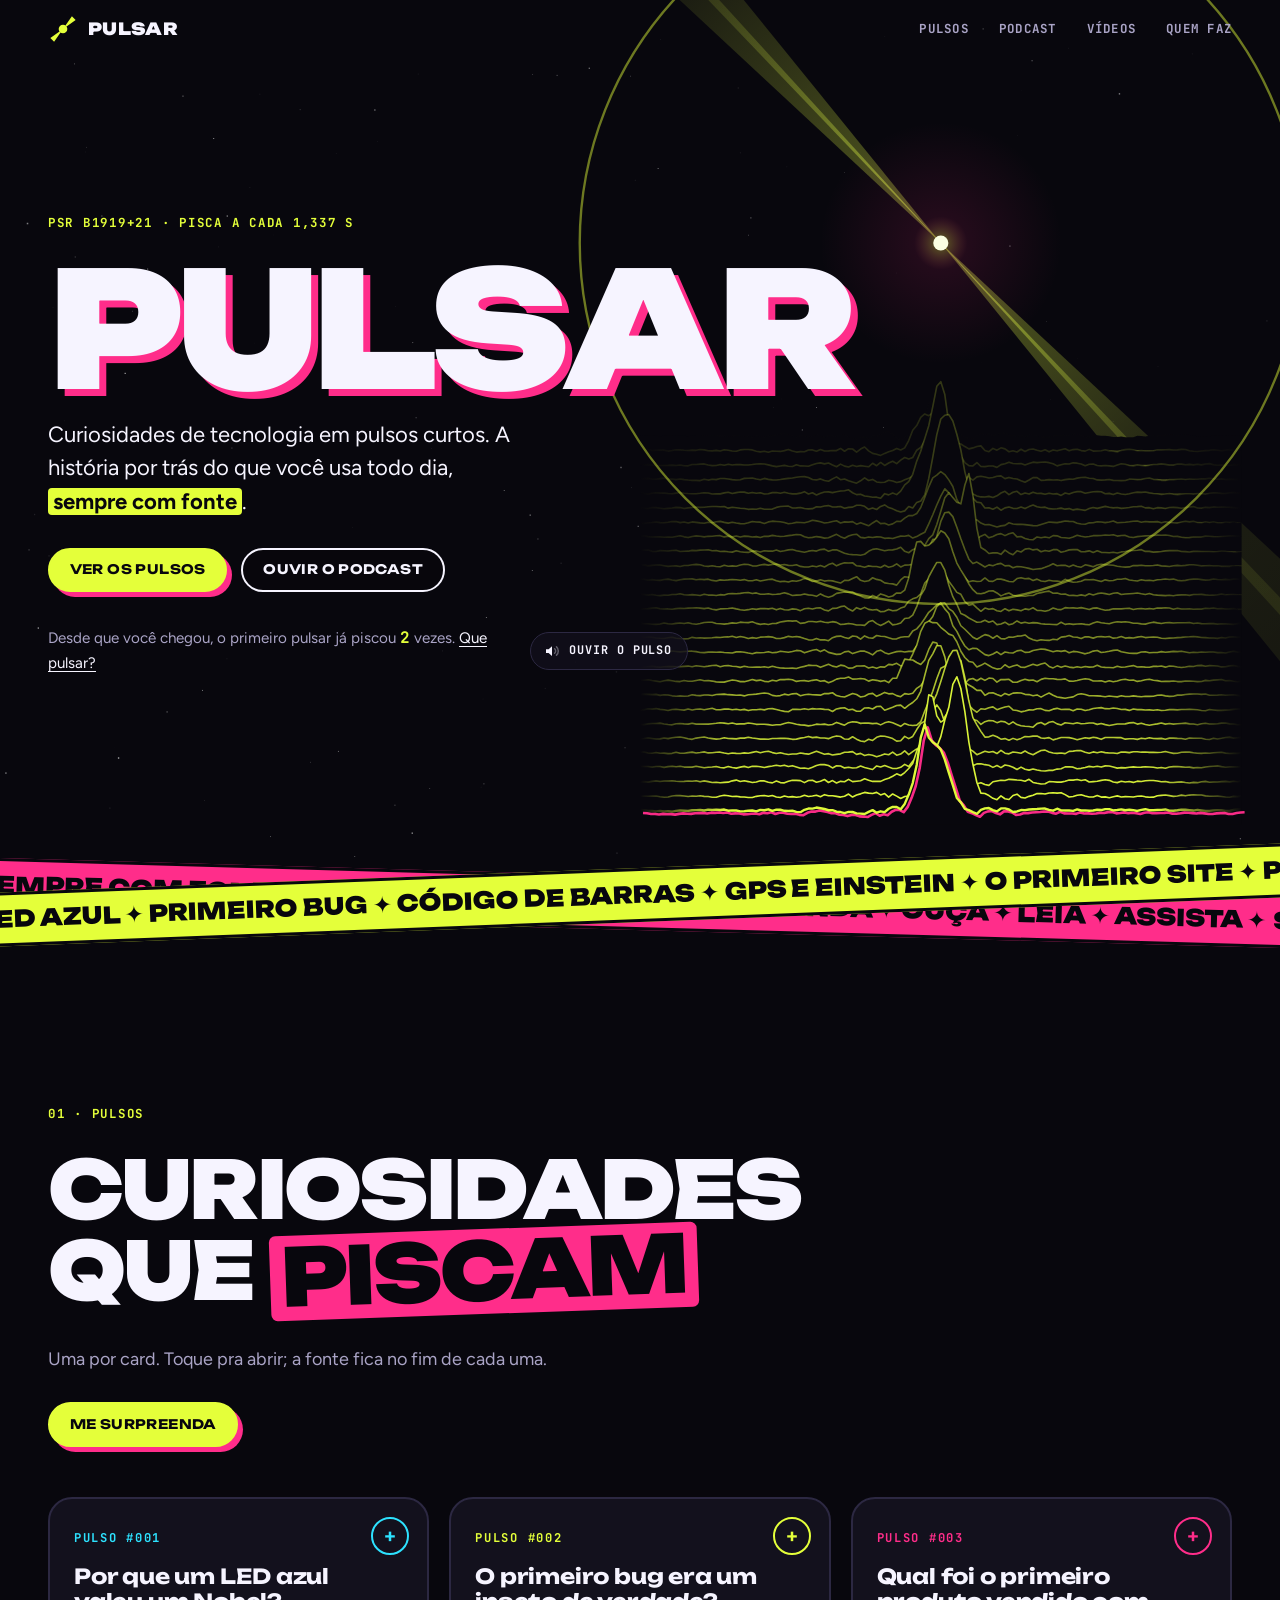
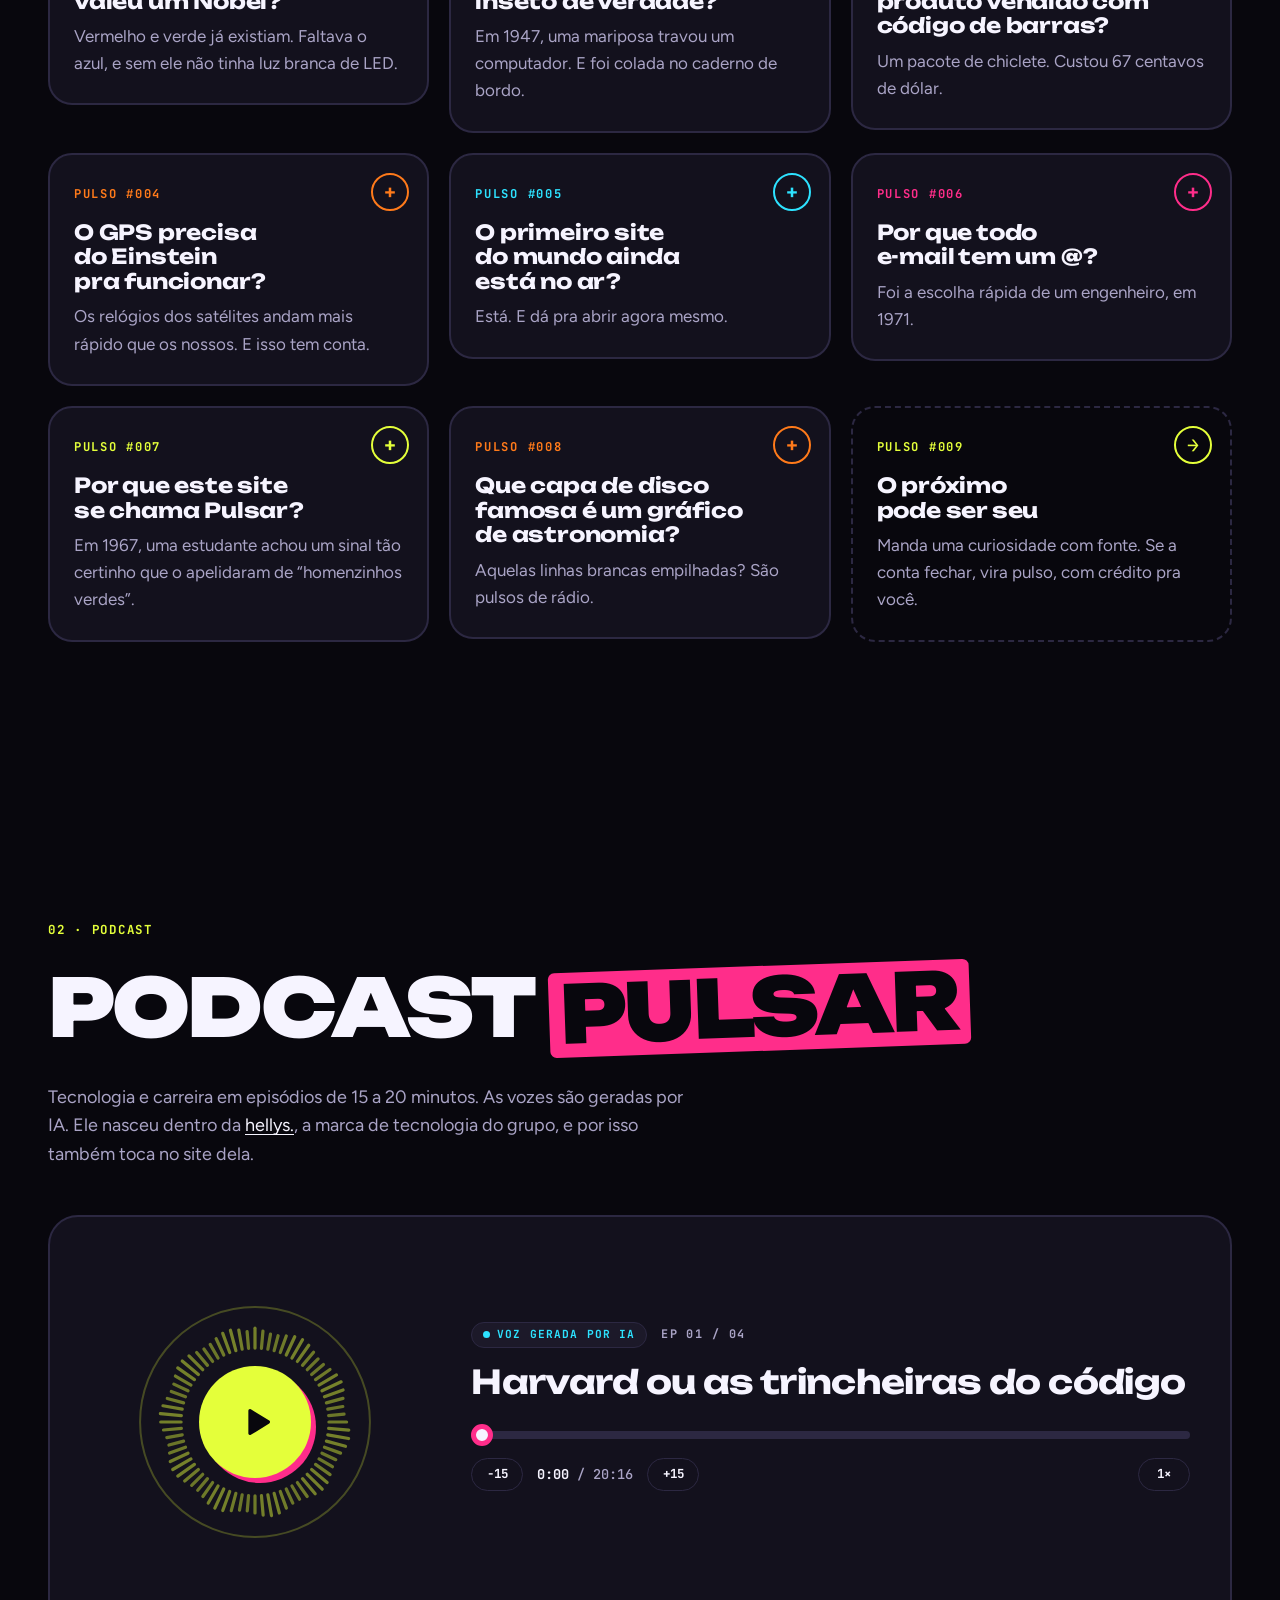
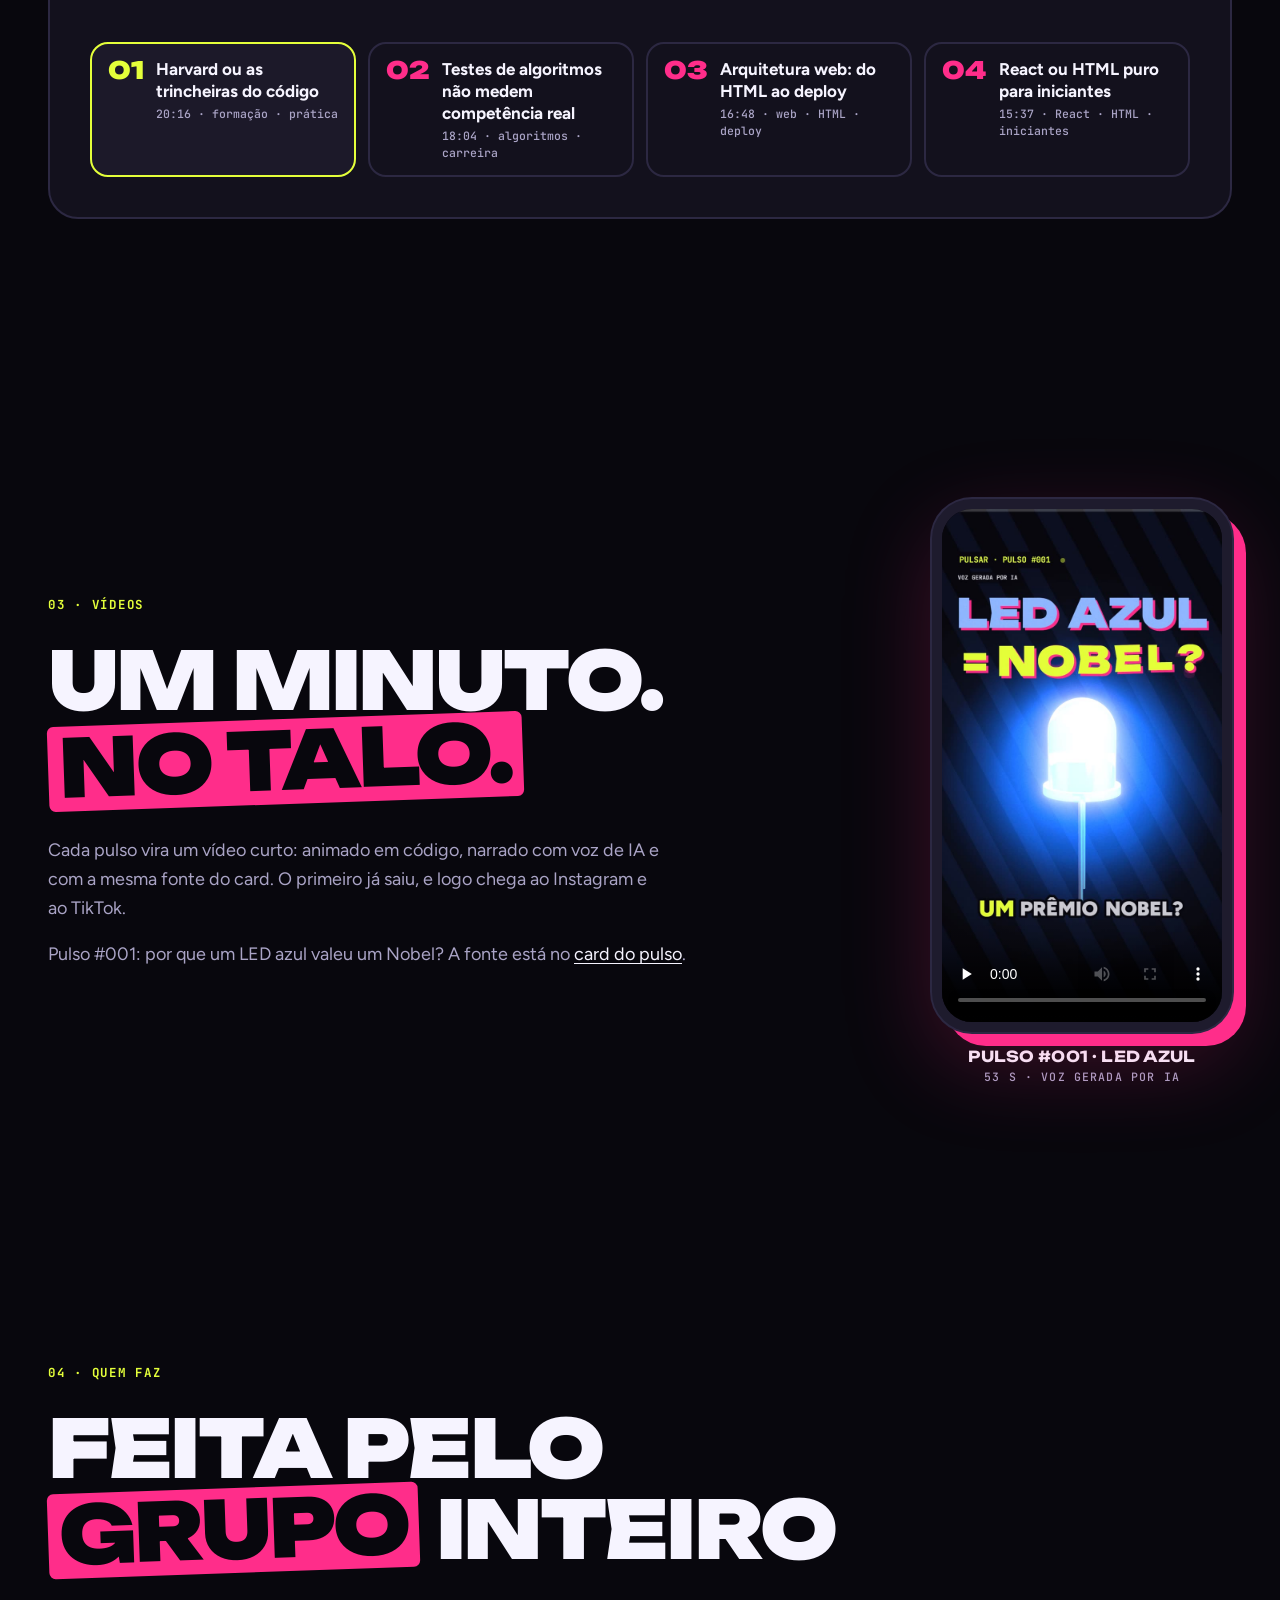
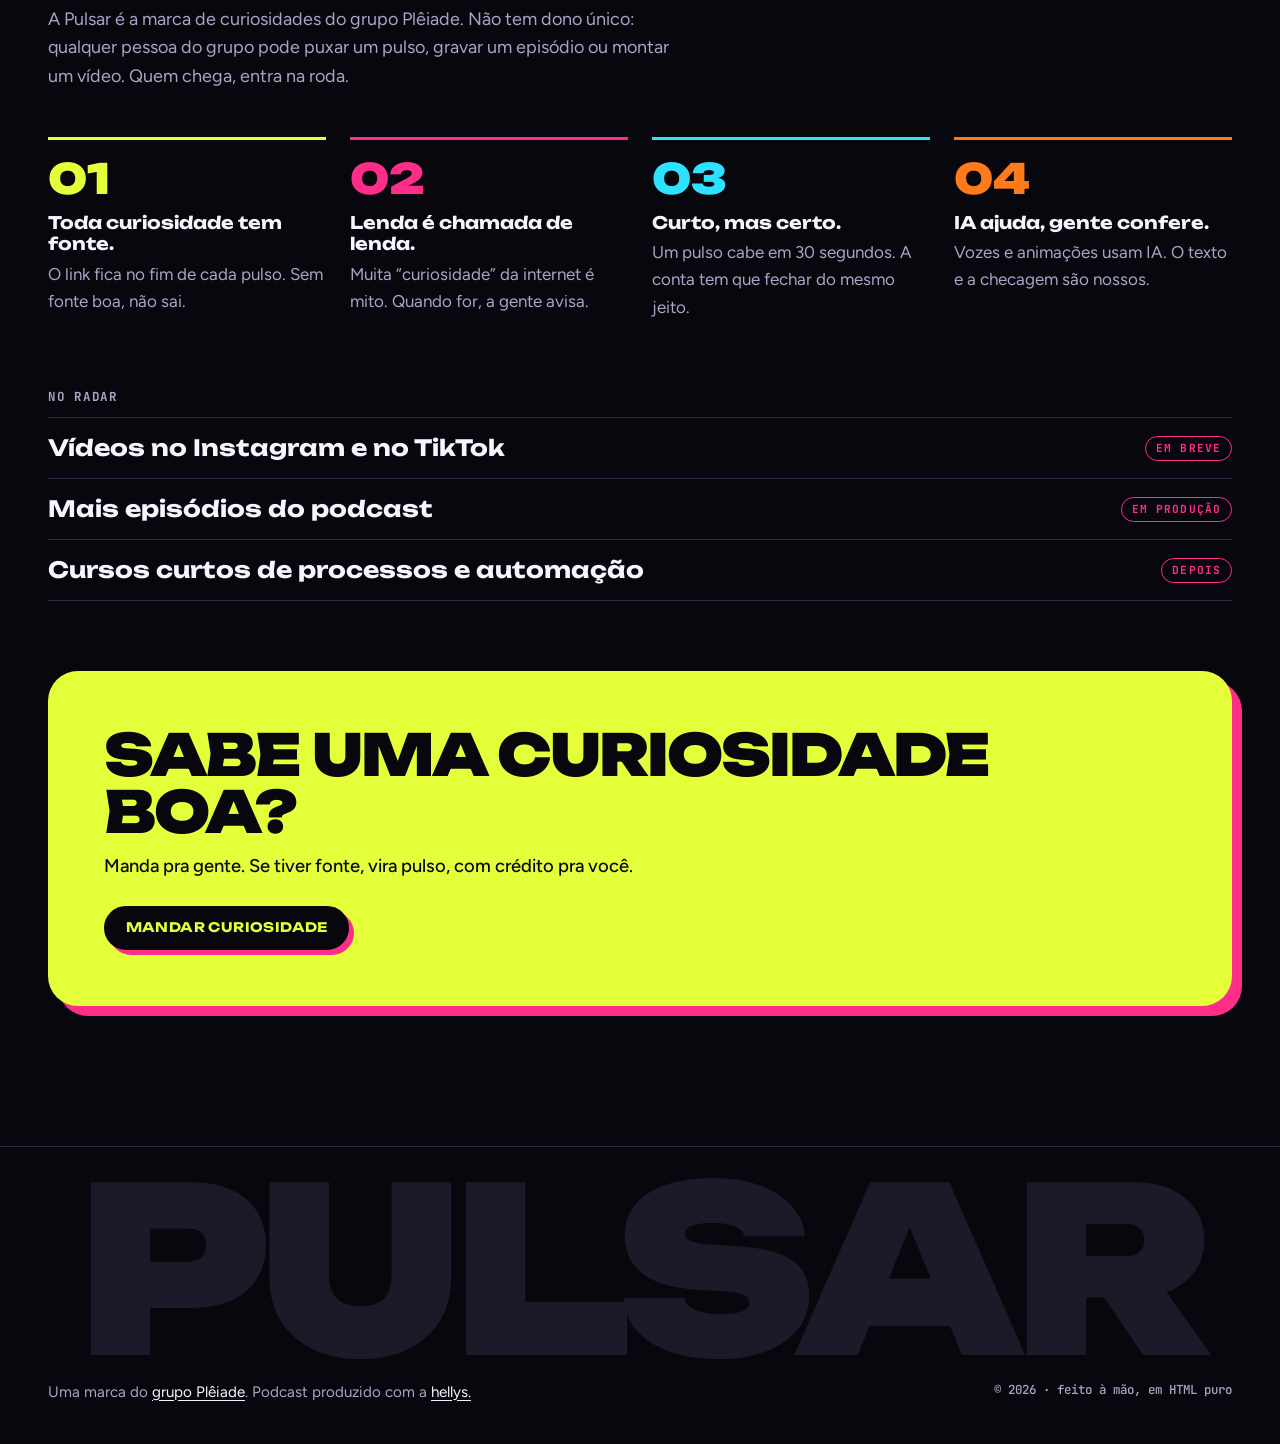
==== commit 0aa55ccd: "Vídeo do Pulso #001 (LED azul) no lugar da prévia Co-Authored-By: Claude Opus 5.5 <noreply@anthropic" ====
--- a/public/index.html
+++ b/public/index.html
@@ -98,7 +98,7 @@
           <p>Entre o fim dos anos 1980 e o começo dos 1990, Isamu Akasaki e Hiroshi Amano, em Nagoya, e Shuji Nakamura, na Nichia, uma empresa química pequena do Japão, conseguiram. Com o azul, dá pra fazer luz branca: é só cobrir o LED com um fósforo amarelo. Daí vieram as lâmpadas de LED e a luz por trás de muita tela que você usa.</p>
           <p>Os três levaram o Nobel de Física de 2014, pela invenção do LED azul eficiente.</p>
           <p class="fonte">Fonte: <a href="https://www.nobelprize.org/prizes/physics/2014/press-release/" target="_blank" rel="noopener">comunicado do Prêmio Nobel de Física de 2014</a></p>
-          <div class="card-acoes"><button class="card-compartilhar" type="button">Compartilhar</button></div>
+          <div class="card-acoes"><a class="card-compartilhar" href="#videos">Ver o vídeo</a><button class="card-compartilhar" type="button">Compartilhar</button></div>
         </div></div>
         <span class="card-mais" aria-hidden="true">+</span>
       </li>
@@ -267,18 +267,15 @@
     <div class="videos-grade">
       <div class="secao-topo revela">
         <p class="kicker">03 · Vídeos</p>
-        <h2 id="videos-titulo" class="titulo">30 segundos. <em>No talo.</em></h2>
-        <p class="sub">Cada pulso vira um vídeo curto, animado com IA e revisado por gente, com a mesma fonte do card. Os primeiros chegam em breve no Instagram e no TikTok.</p>
-        <p class="sub">Na tela do celular, uma prévia do estilo com o roteiro do LED azul.</p>
+        <h2 id="videos-titulo" class="titulo">Um minuto. <em>No talo.</em></h2>
+        <p class="sub">Cada pulso vira um vídeo curto: animado em código, narrado com voz de IA e com a mesma fonte do card. O primeiro já saiu, e logo chega ao Instagram e ao TikTok.</p>
+        <p class="sub">Pulso #001: por que um LED azul valeu um Nobel? A fonte está no <a href="#pulso-001">card do pulso</a>.</p>
       </div>
       <figure class="celular revela">
         <div class="celular-tela">
-          <div class="barrinhas" aria-hidden="true"></div>
-          <div class="quadro" aria-hidden="true"></div>
-          <span class="celular-selo" aria-hidden="true">prévia do estilo</span>
-        </div>
-        <button class="celular-pausa" type="button">Pausar prévia</button>
-        <figcaption class="sr">Prévia animada do estilo dos vídeos: frases curtas em cores fortes contando a história do LED azul, do vermelho e verde até o Nobel de 2014.</figcaption>
+          <video class="celular-video" src="videos/led-azul.mp4" poster="videos/led-azul.jpg" controls playsinline preload="none" aria-describedby="video-led-azul"></video>
+        </div>
+        <figcaption id="video-led-azul" class="celular-legenda">Pulso #001 · LED azul<span>53 s · voz gerada por IA</span></figcaption>
       </figure>
     </div>
   </section>
--- a/public/estilo.css
+++ b/public/estilo.css
@@ -231,7 +231,8 @@
 .card-corpo p { margin: 0 0 1em; max-width: 64ch; }
 .card-corpo a { text-underline-offset: 3px; position: relative; z-index: 1; }
 .fonte { font: 500 .8rem/1.6 var(--f-mono); }
-.card-acoes { display: flex; gap: 10px; position: relative; z-index: 1; }
+.card-acoes { display: flex; flex-wrap: wrap; gap: 10px; position: relative; z-index: 1; }
+a.card-compartilhar { display: inline-flex; align-items: center; text-decoration: none; }
 .card-compartilhar {
   padding: 9px 15px; border-radius: 999px; cursor: pointer;
   background: var(--tinta); color: var(--cor); border: 2px solid var(--tinta);
@@ -338,47 +339,12 @@
   background: var(--noite);
   box-shadow: 0 0 0 2px var(--linha), 14px 14px 0 var(--choque), 0 30px 90px rgba(255, 45, 138, .22);
 }
-.barrinhas { position: absolute; z-index: 3; top: 14px; left: 14px; right: 14px; display: flex; gap: 4px; }
-.barrinhas i { flex: 1; height: 3px; border-radius: 2px; overflow: hidden; background: rgba(255, 255, 255, .28); background: color-mix(in srgb, currentColor 28%, transparent); }
-.barrinhas b { display: block; width: 0; height: 100%; background: currentColor; }
-.barrinhas .foi b { width: 100%; }
-.barrinhas .agora b { animation: enche var(--batida) linear forwards; }
-.celular.pausado .barrinhas .agora b { animation-play-state: paused; }
-@keyframes enche { to { width: 100%; } }
-.quadro {
-  position: absolute; inset: 0;
-  display: grid; place-content: center; text-align: center; gap: 14px;
-  padding: 40px 20px;
-  background: var(--q-fundo, var(--noite)); color: var(--q-cor, var(--texto));
-}
-.quadro p { margin: 0; }
-.q-grande { font: 900 2.7rem/.92 var(--f-display); letter-spacing: -.04em; text-transform: uppercase; overflow-wrap: anywhere; }
-.q-grande.medio { font-size: 1.9rem; line-height: 1; }
-.q-grande i { font-style: normal; color: var(--raio); }
-.q-sub {
-  justify-self: center; padding: 8px 14px; border-radius: 999px;
-  background: var(--q-cor, var(--texto)); color: var(--q-fundo, var(--noite));
-  font: 700 .82rem/1 var(--f-display); text-transform: uppercase; letter-spacing: .02em;
-}
-.quadro.entra .q-grande { animation: slam .5s cubic-bezier(.2, 1.5, .35, 1) both; }
-.quadro.entra .q-sub { animation: pop .4s cubic-bezier(.2, 1.8, .4, 1) .22s both; }
-.quadro.treme .q-grande { animation: slam .5s cubic-bezier(.2, 1.5, .35, 1) both, treme .12s linear .5s 4; }
-.quadro.brilho .q-grande { text-shadow: 0 0 .35em rgba(255, 220, 90, .9); }
-.quadro .q-marca { width: 74px; height: 74px; justify-self: center; fill: var(--pulso); }
-.quadro .q-marca .marca-feixes { animation: gira 2s linear infinite; }
-@keyframes slam { 0% { opacity: 0; transform: scale(2.3) rotate(-8deg); } 55% { opacity: 1; transform: scale(.93) rotate(2deg); } 100% { transform: none; } }
-@keyframes pop { 0% { opacity: 0; transform: scale(.4); } 100% { opacity: 1; transform: none; } }
-@keyframes treme { 25% { transform: translateX(-5px) rotate(-1deg); } 75% { transform: translateX(5px) rotate(1deg); } }
-.celular-selo {
-  position: absolute; z-index: 3; bottom: 16px; left: 50%; transform: translateX(-50%);
-  padding: 6px 10px; border-radius: 999px; background: rgba(8, 7, 13, .78); color: var(--texto);
-  font: 700 .62rem/1 var(--f-mono); letter-spacing: .12em; text-transform: uppercase; white-space: nowrap;
-}
-.celular-pausa {
-  padding: 9px 16px; border-radius: 999px; cursor: pointer; background: none; border: 1.5px solid var(--linha);
-  font: 700 .72rem/1 var(--f-mono); letter-spacing: .1em; text-transform: uppercase; color: var(--apagado);
-}
-.celular-pausa:hover { border-color: var(--pulso); color: var(--pulso); }
+.celular-video { display: block; width: 100%; height: 100%; object-fit: cover; background: var(--noite); }
+.celular-legenda {
+  display: grid; justify-items: center; gap: 4px; text-align: center;
+  font: 700 .95rem/1.2 var(--f-display); text-transform: uppercase; letter-spacing: .01em;
+}
+.celular-legenda span { font: 500 .72rem/1.3 var(--f-mono); letter-spacing: .1em; color: var(--apagado); }
 
 /* ---------- quem faz ---------- */
 .regras {
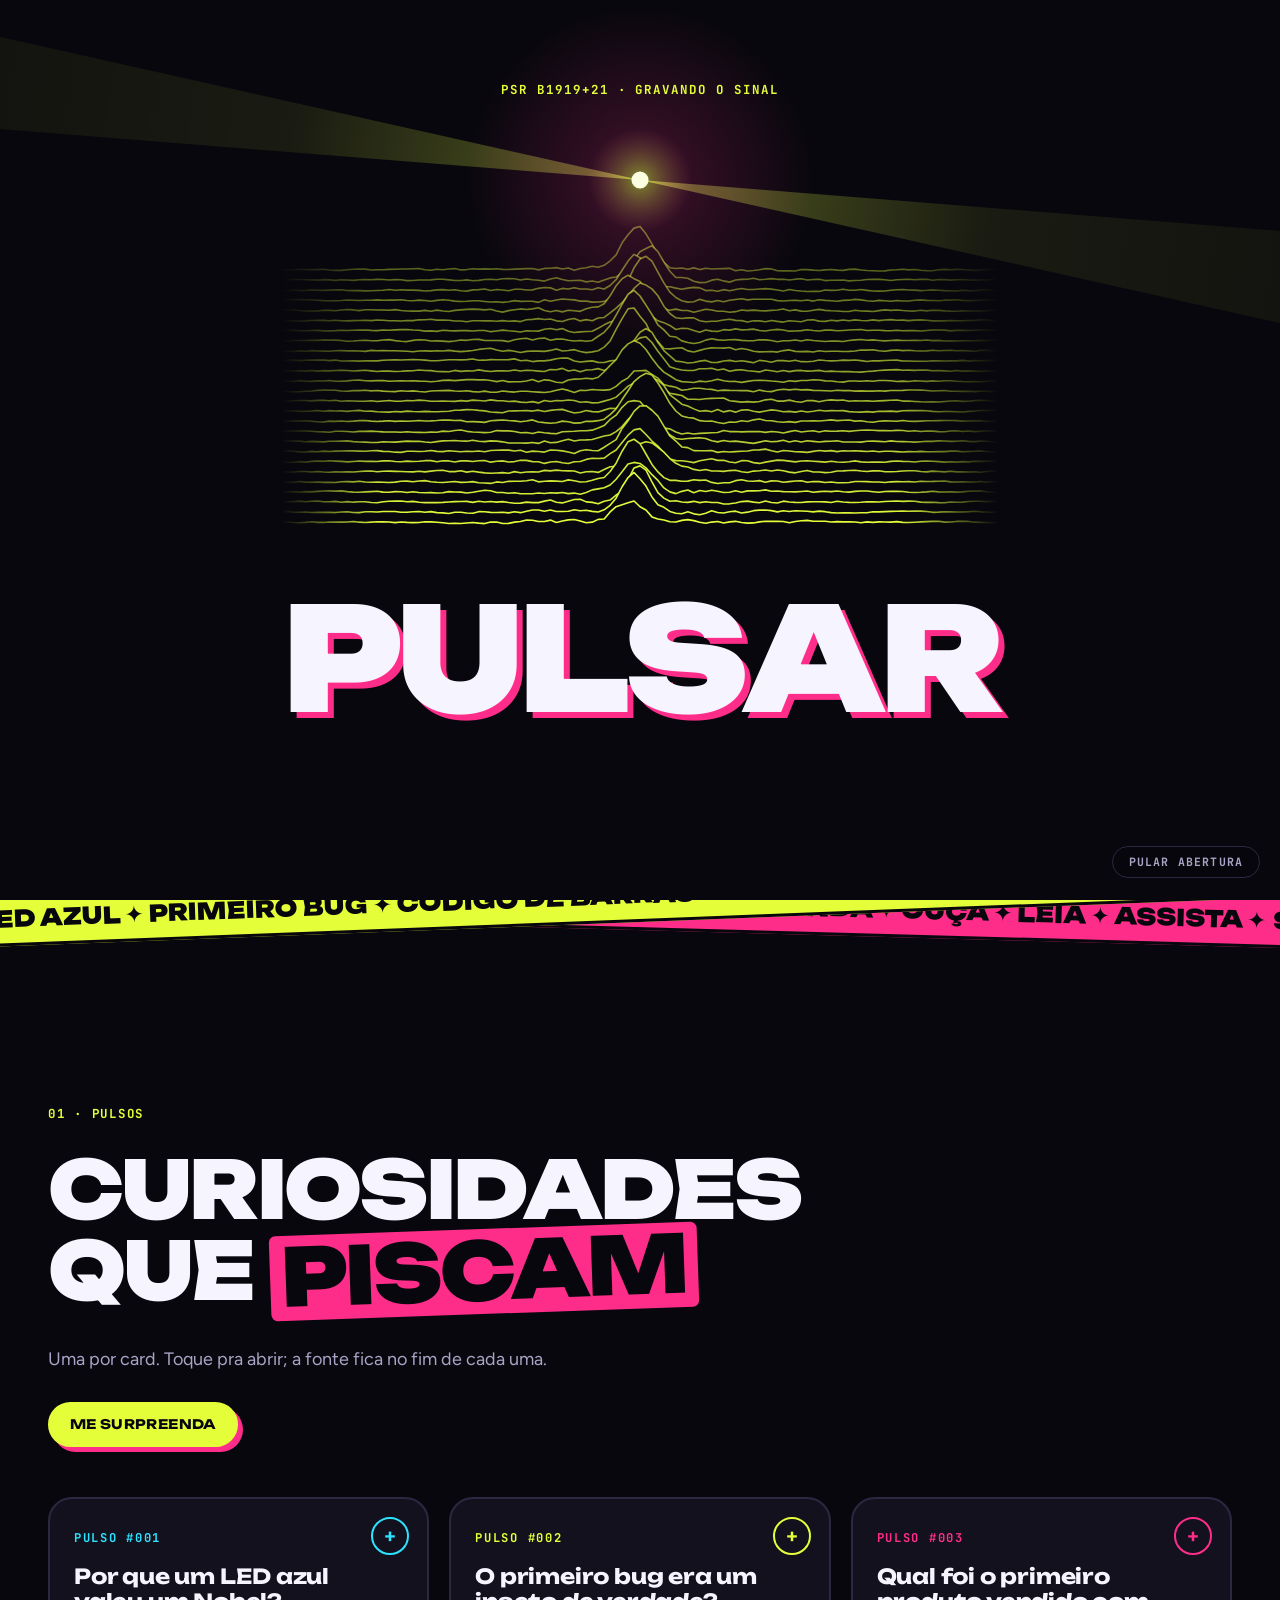
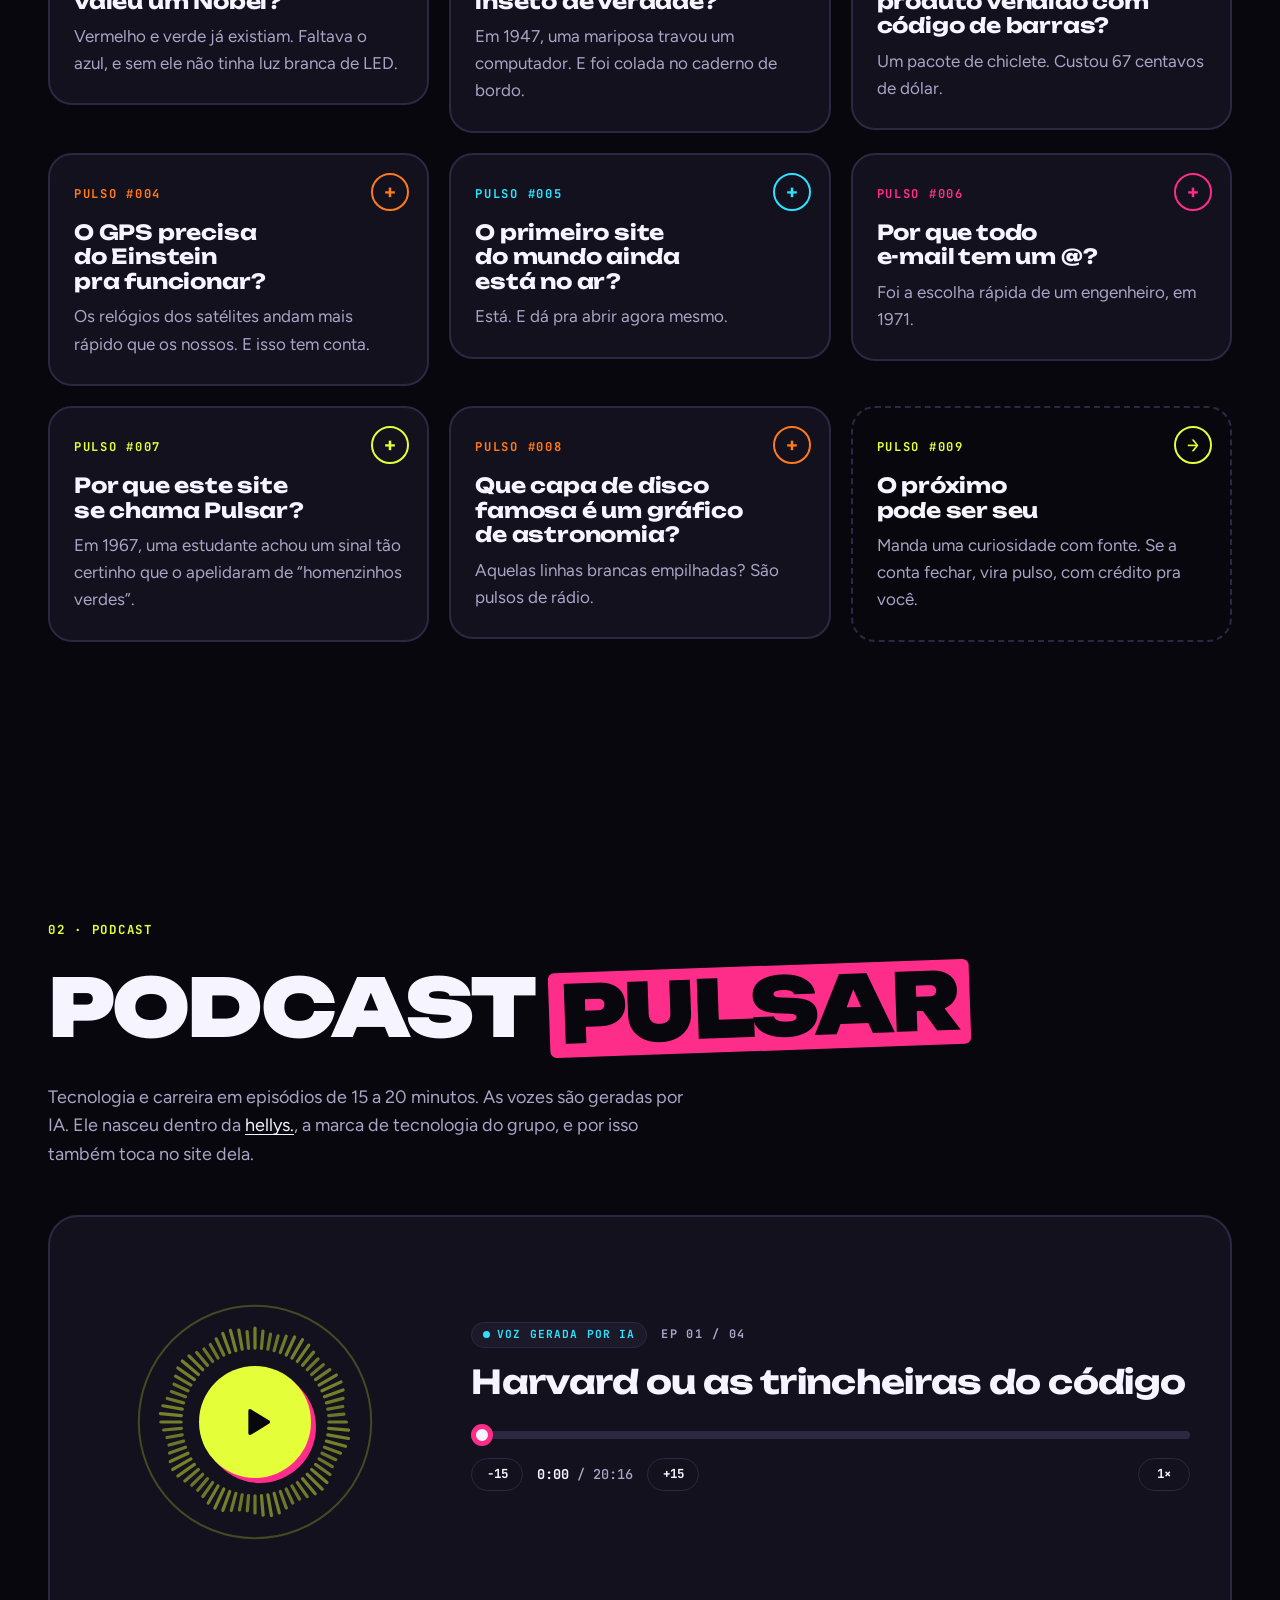
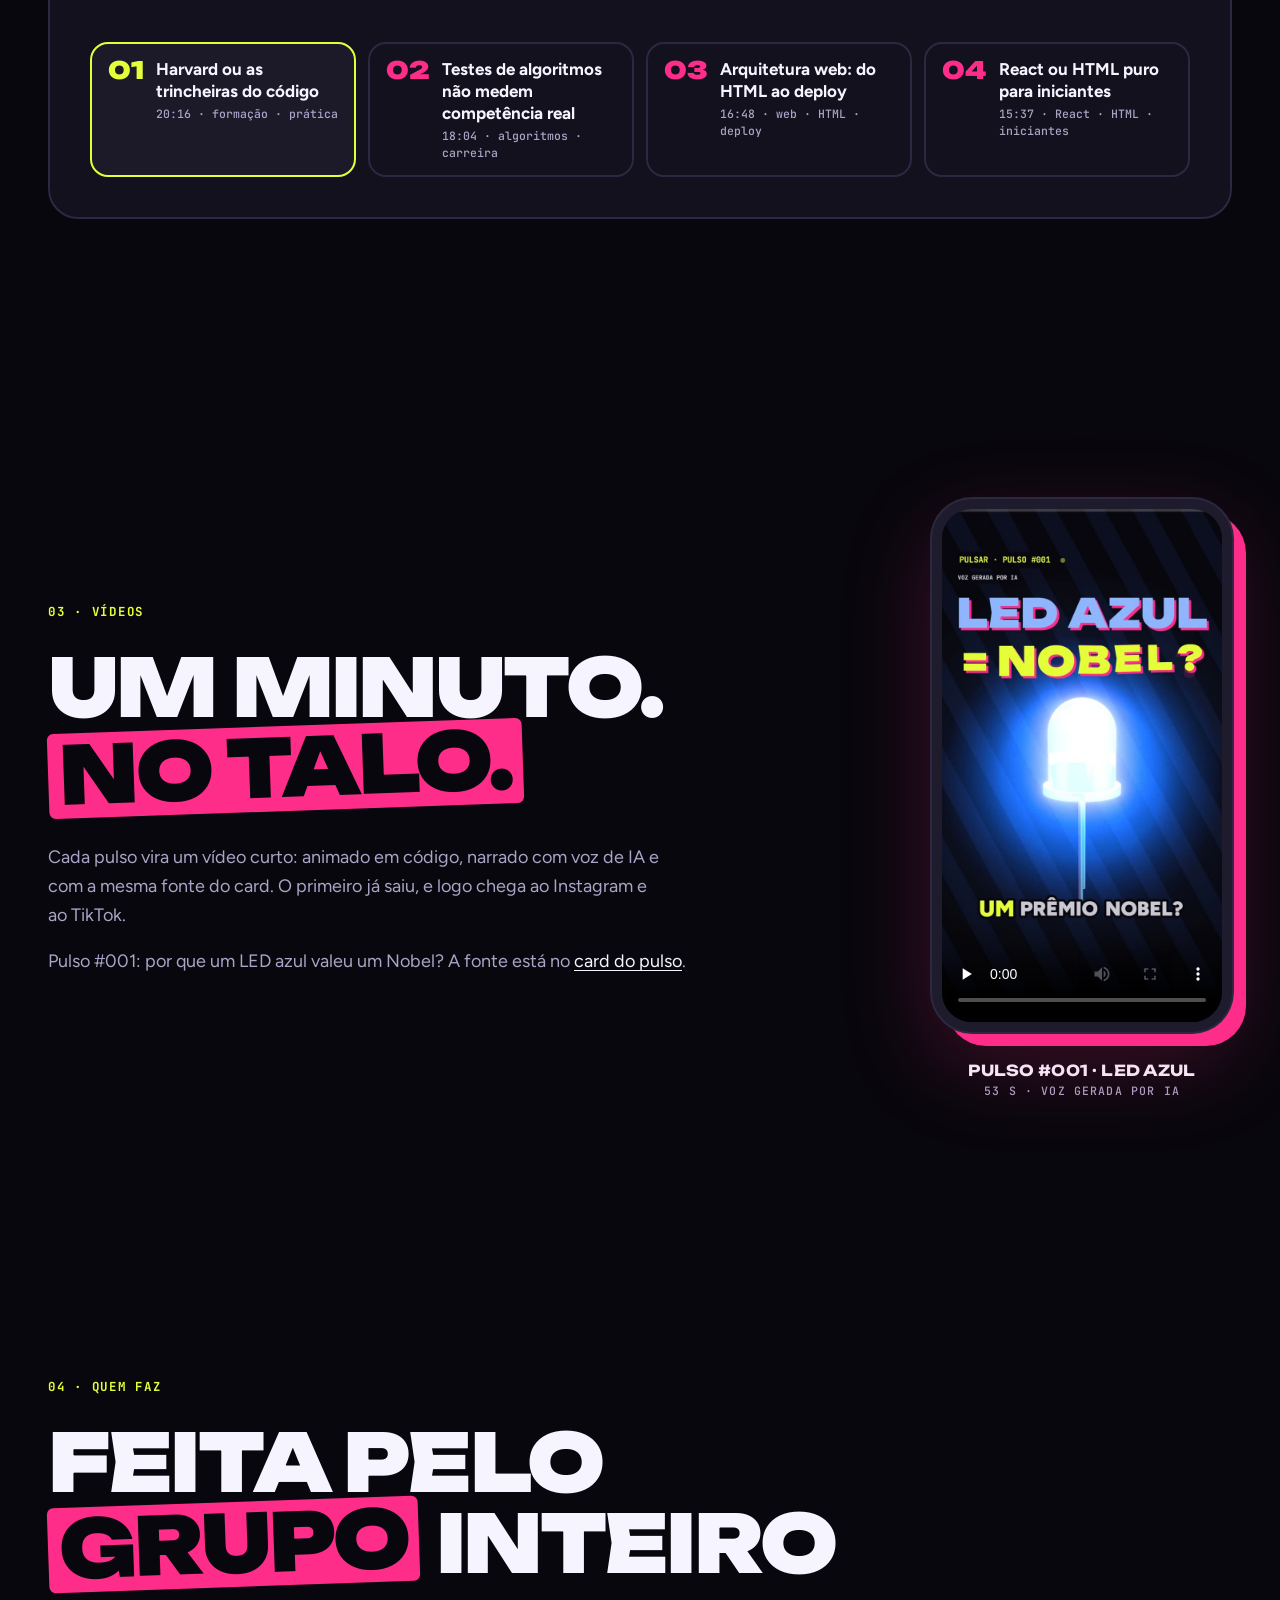
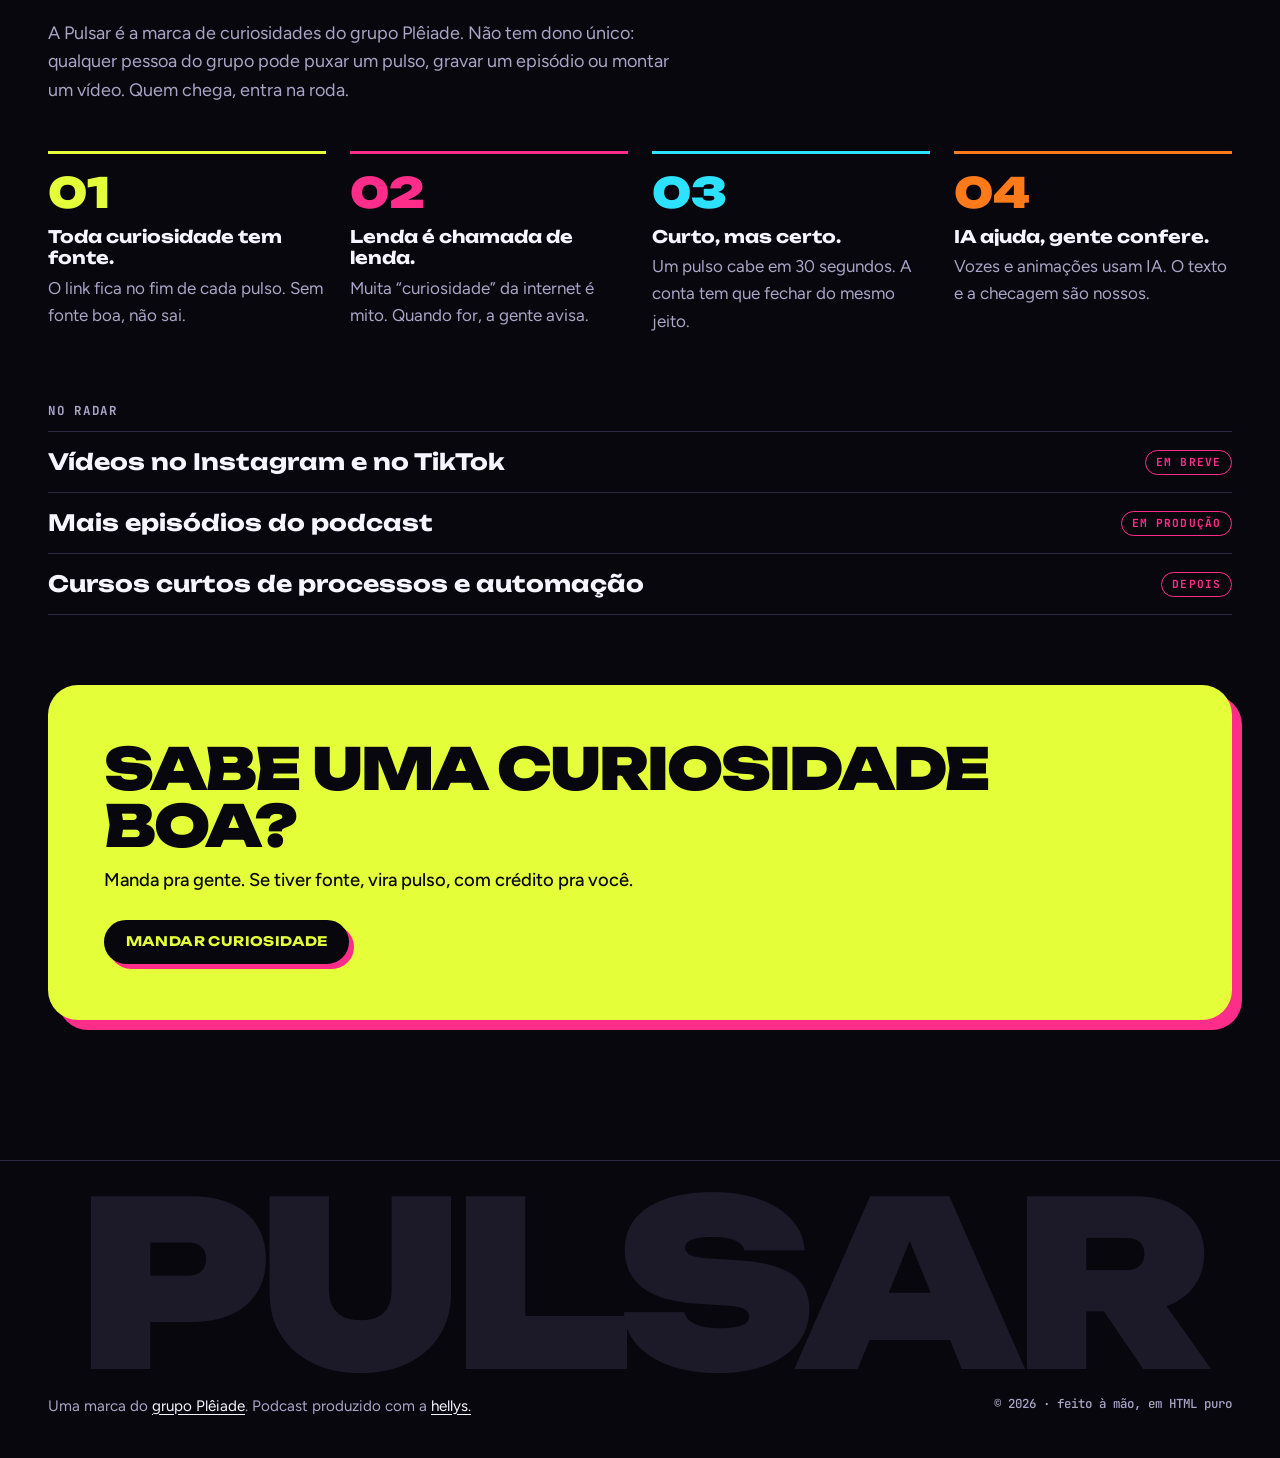
==== commit bd3fc235: "Abertura: o radiotelescópio grava o pulsar até a estrela acender Co-Authored-By: Claude Opus 5.5 <no" ====
--- a/public/index.html
+++ b/public/index.html
@@ -22,10 +22,28 @@
 <link rel="preconnect" href="https://fonts.gstatic.com" crossorigin>
 <link rel="stylesheet" href="https://fonts.googleapis.com/css2?family=Figtree:wght@400;500;600;700&family=JetBrains+Mono:wght@500;700&family=Unbounded:wght@500;700;900&display=swap">
 <link rel="stylesheet" href="estilo.css">
-<script>document.documentElement.classList.add("js")</script>
+<script>
+(function () {
+  var h = document.documentElement;
+  h.classList.add("js");
+  // A abertura roda uma vez por visita; nunca para quem pede menos movimento nem quando o link aponta para uma parte da página
+  try {
+    if (!matchMedia("(prefers-reduced-motion: reduce)").matches && !location.hash && sessionStorage.getItem("pulsar:abertura") !== "vista") {
+      h.classList.add("com-abertura");
+      setTimeout(function () { h.classList.remove("com-abertura"); }, 8000); // rede de segurança se o site.js não carregar
+    }
+  } catch (e) {}
+})();
+</script>
 <script src="site.js" defer></script>
 </head>
 <body>
+<div class="abertura">
+  <canvas class="abertura-ceu" aria-hidden="true"></canvas>
+  <p class="abertura-rotulo" aria-hidden="true">PSR B1919+21 · gravando o sinal</p>
+  <p class="abertura-palavra" aria-hidden="true"><span style="--i:0">P</span><span style="--i:1">U</span><span style="--i:2">L</span><span style="--i:3">S</span><span style="--i:4">A</span><span style="--i:5">R</span></p>
+  <button class="abertura-pular" type="button">Pular abertura</button>
+</div>
 <a class="pular" href="#pulsos">Pular para as curiosidades</a>
 
 <header class="topo">
--- a/public/estilo.css
+++ b/public/estilo.css
@@ -57,6 +57,33 @@
   text-transform: uppercase;
   color: var(--pulso);
 }
+
+/* ---------- abertura: o radiotelescópio grava o pulsar, linha por linha, até a estrela acender ---------- */
+.abertura { display: none; }
+.com-abertura body { overflow: hidden; }
+.com-abertura .abertura { position: fixed; inset: 0; z-index: 300; display: block; background: var(--noite); cursor: pointer; }
+.abertura-ceu { position: absolute; inset: 0; width: 100%; height: 100%; }
+.abertura-rotulo {
+  position: absolute; left: 0; right: 0; top: 9%; margin: 0; padding: 0 16px; text-align: center;
+  font: 700 .78rem/1.4 var(--f-mono); letter-spacing: .16em; text-transform: uppercase; color: var(--pulso);
+  animation: abertura-rotulo .5s ease-out .1s both;
+}
+.abertura-palavra {
+  position: absolute; left: 0; right: 0; top: 66%; margin: 0; display: flex; justify-content: center;
+  font: 900 clamp(3.3rem, 13vw, 9rem)/.9 var(--f-display); letter-spacing: -.045em; color: var(--texto);
+}
+.abertura-palavra span { display: inline-block; opacity: 0; text-shadow: .045em .045em 0 var(--choque); }
+.abertura.palavra-entra .abertura-palavra span { animation: abertura-letra .45s cubic-bezier(.2, 1.6, .4, 1) both; animation-delay: calc(var(--i) * 45ms); }
+.abertura-pular {
+  position: absolute; right: 20px; bottom: 22px; padding: 9px 16px; border-radius: 999px; cursor: pointer;
+  background: rgba(8, 7, 13, .6); border: 1.5px solid var(--linha); color: var(--apagado);
+  font: 700 .72rem/1 var(--f-mono); letter-spacing: .1em; text-transform: uppercase;
+}
+.abertura-pular:hover { border-color: var(--pulso); color: var(--pulso); }
+.abertura.saindo { animation: abertura-sai .55s cubic-bezier(.7, 0, .84, 0) forwards; pointer-events: none; }
+@keyframes abertura-rotulo { from { opacity: 0; transform: translateY(8px); } to { opacity: 1; transform: none; } }
+@keyframes abertura-letra { from { opacity: 0; transform: translateY(.5em) scale(1.9) rotate(-8deg); } to { opacity: 1; transform: none; } }
+@keyframes abertura-sai { to { opacity: 0; transform: scale(1.06); } }
 
 /* ---------- topo ---------- */
 .topo {
@@ -341,7 +368,7 @@
 }
 .celular-video { display: block; width: 100%; height: 100%; object-fit: cover; background: var(--noite); }
 .celular-legenda {
-  display: grid; justify-items: center; gap: 4px; text-align: center;
+  display: grid; justify-items: center; gap: 4px; text-align: center; margin-top: 14px;
   font: 700 .95rem/1.2 var(--f-display); text-transform: uppercase; letter-spacing: .01em;
 }
 .celular-legenda span { font: 500 .72rem/1.3 var(--f-mono); letter-spacing: .1em; color: var(--apagado); }
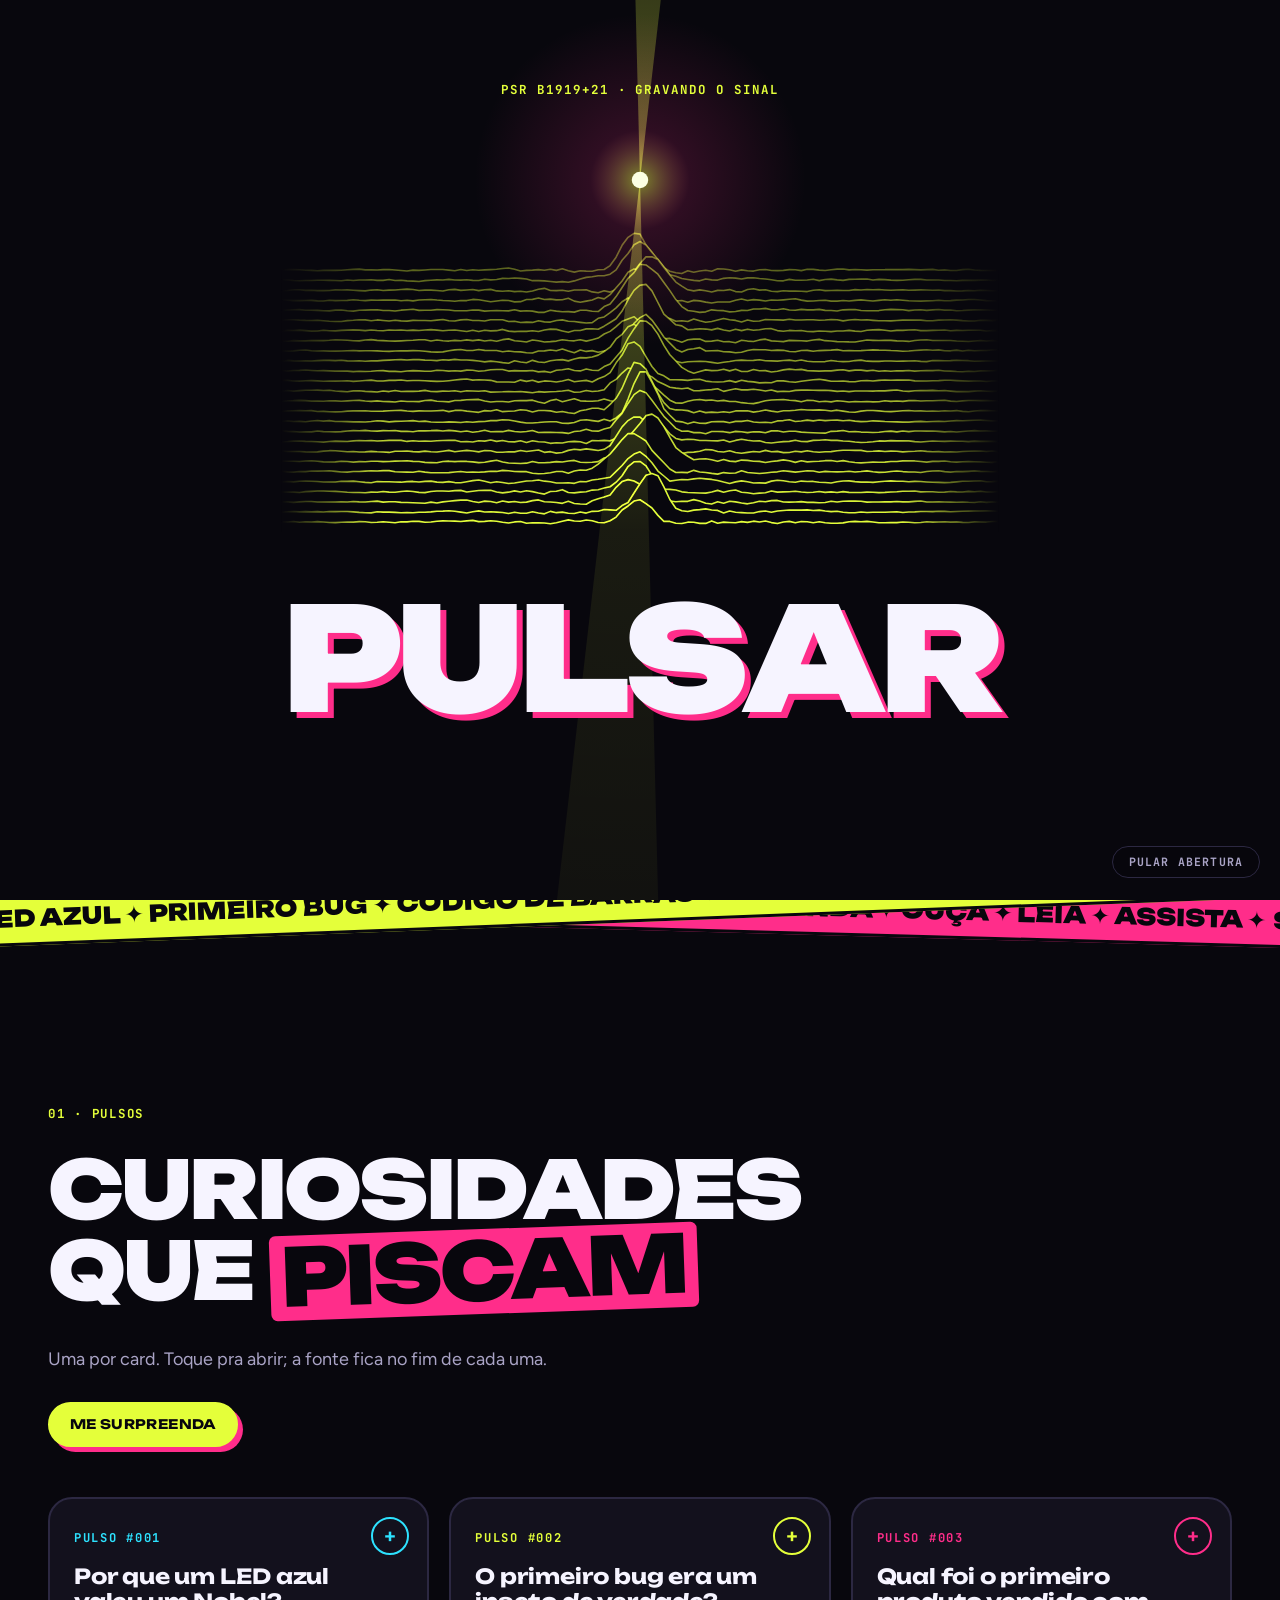
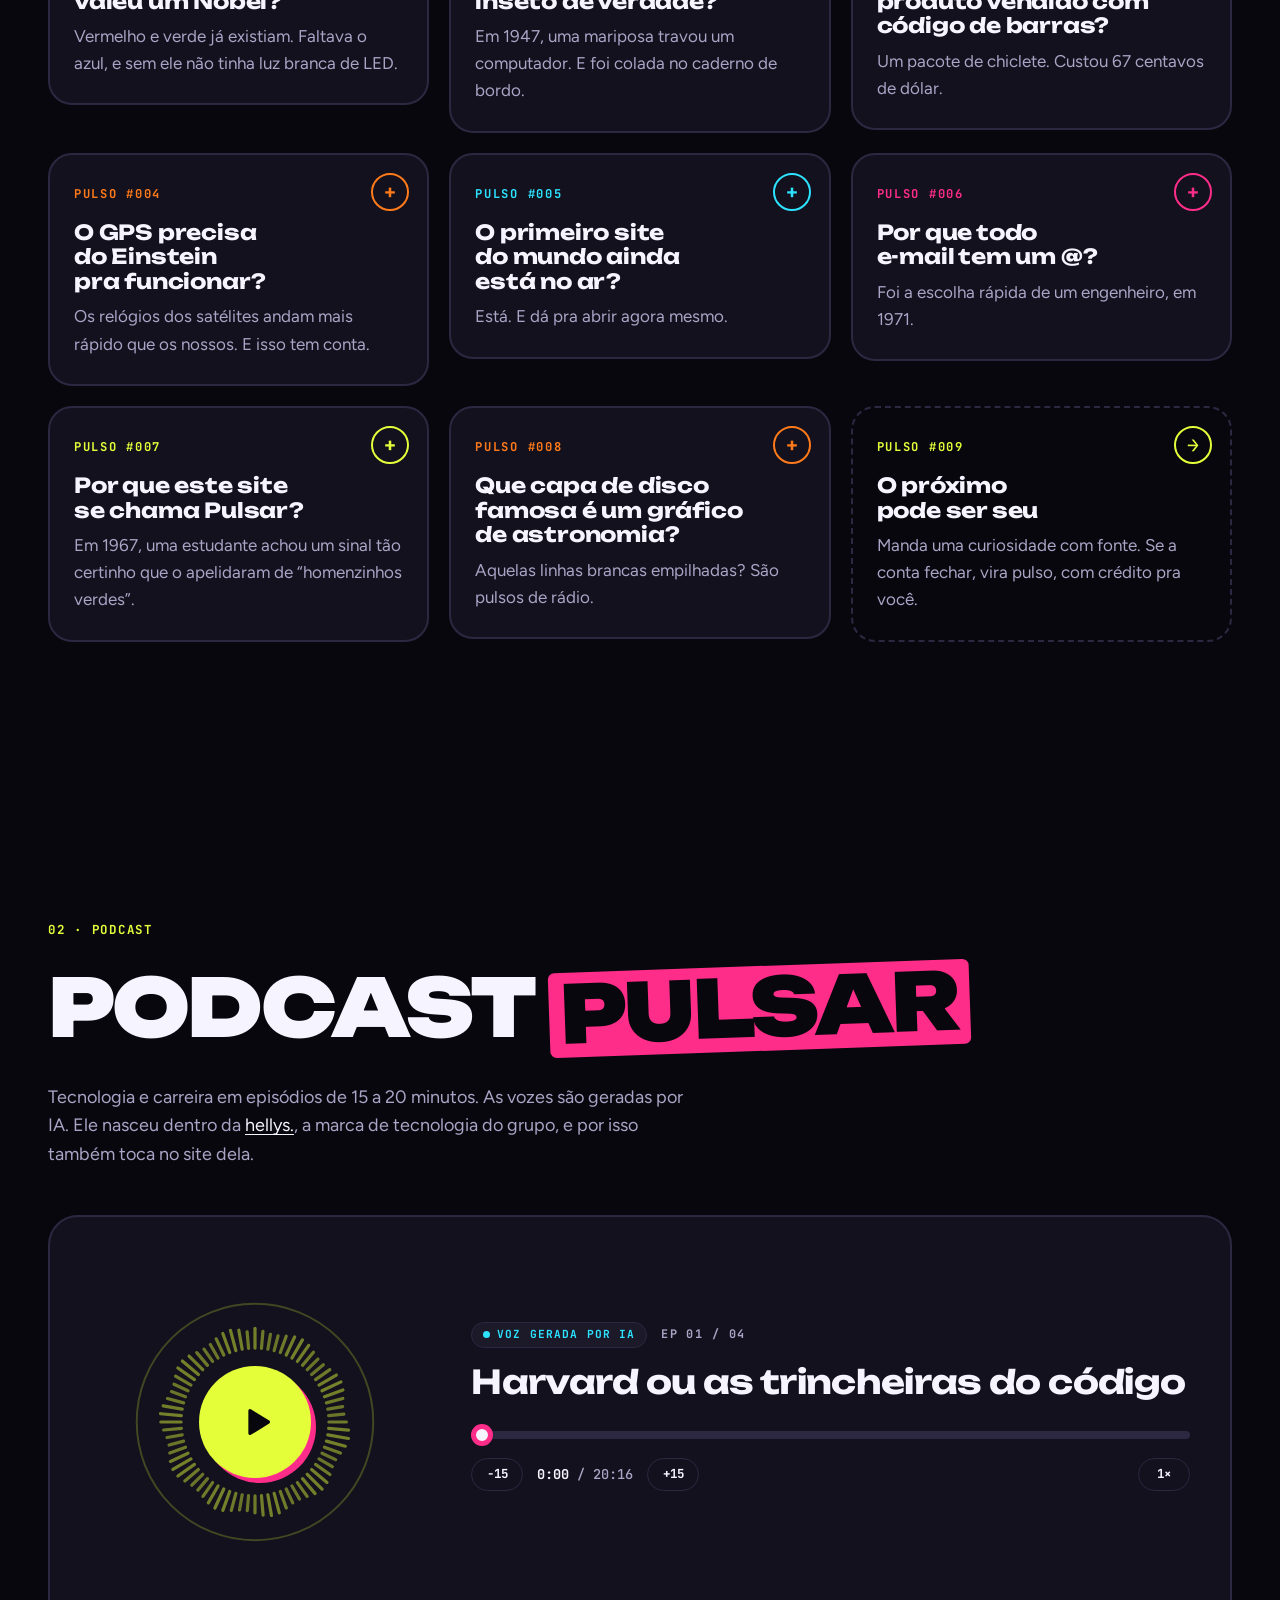
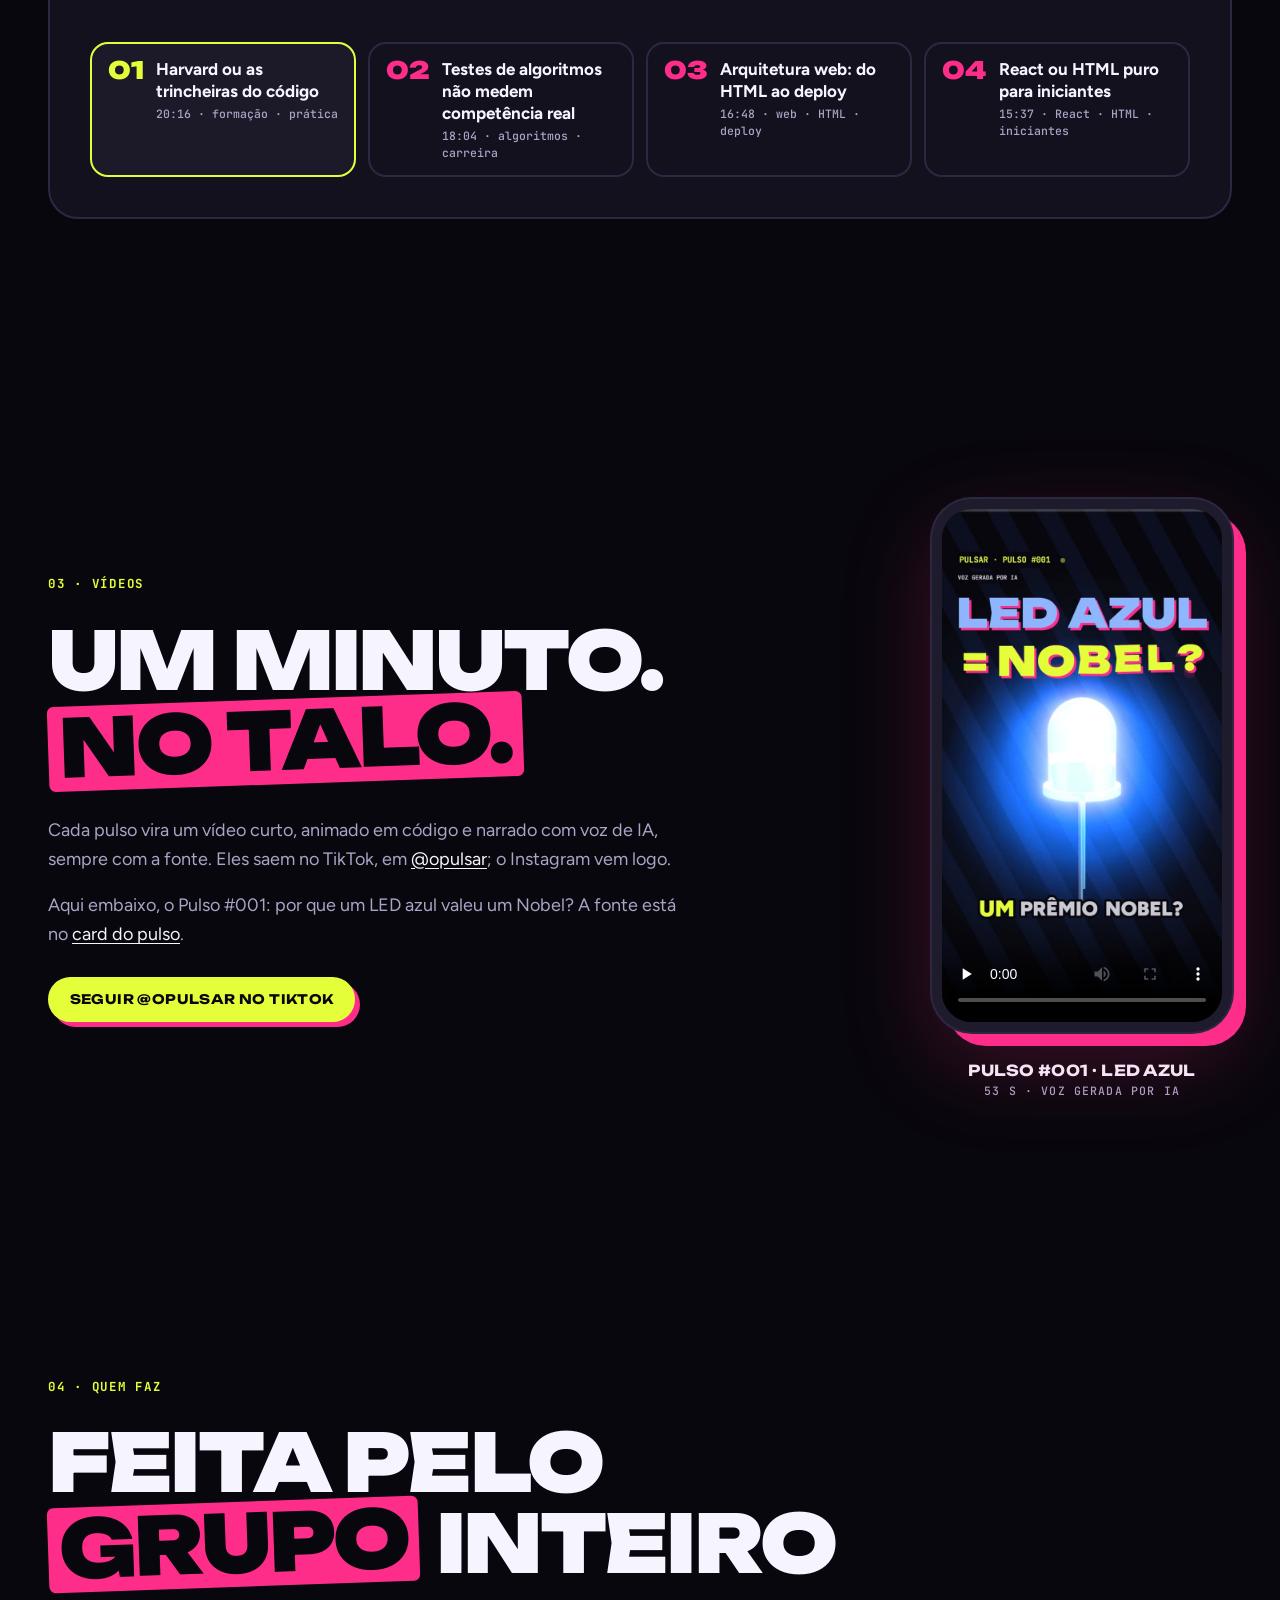
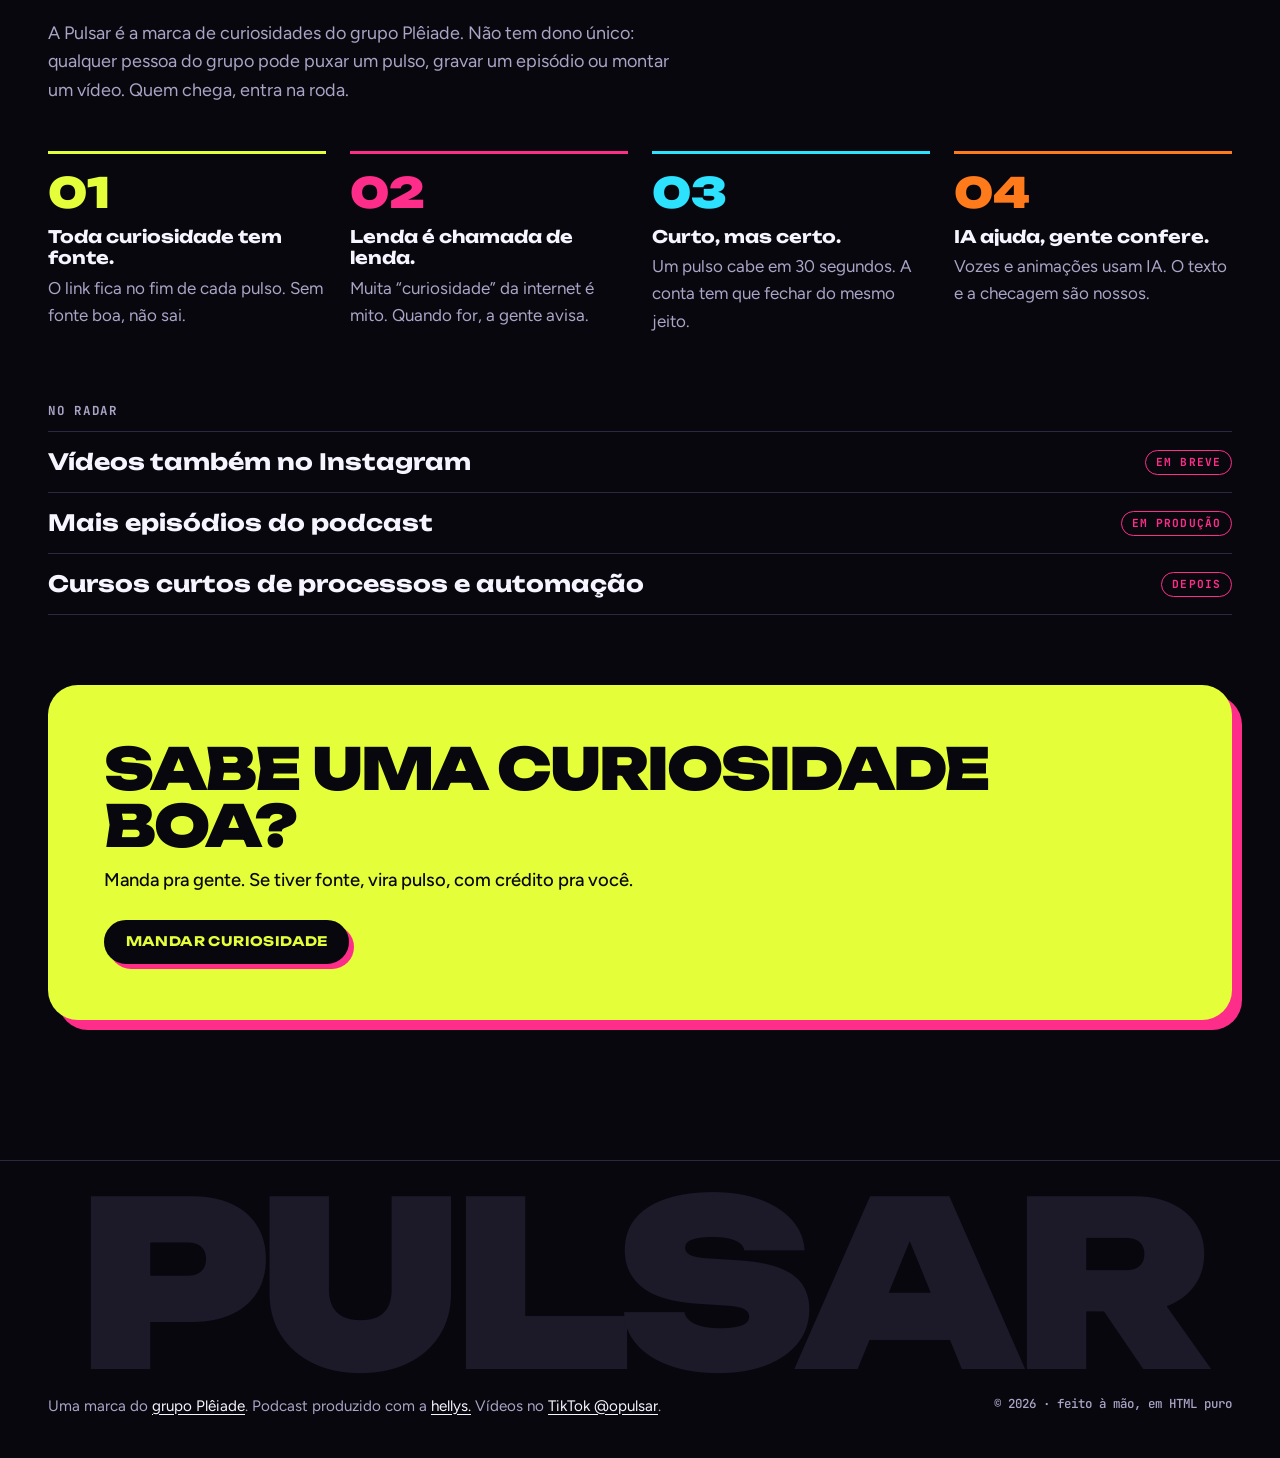
==== commit bae117e1: "TikTok @opulsar no site: menu, seção de vídeos e rodapé O vídeo deixou de ser "em breve" no TikTok; " ====
--- a/public/index.html
+++ b/public/index.html
@@ -59,6 +59,7 @@
     <a href="#podcast">Podcast</a>
     <a href="#videos">Vídeos</a>
     <a href="#sobre">Quem faz</a>
+    <a href="https://www.tiktok.com/@opulsar" target="_blank" rel="noopener">TikTok ↗</a>
   </nav>
 </header>
 
@@ -286,8 +287,9 @@
       <div class="secao-topo revela">
         <p class="kicker">03 · Vídeos</p>
         <h2 id="videos-titulo" class="titulo">Um minuto. <em>No talo.</em></h2>
-        <p class="sub">Cada pulso vira um vídeo curto: animado em código, narrado com voz de IA e com a mesma fonte do card. O primeiro já saiu, e logo chega ao Instagram e ao TikTok.</p>
-        <p class="sub">Pulso #001: por que um LED azul valeu um Nobel? A fonte está no <a href="#pulso-001">card do pulso</a>.</p>
+        <p class="sub">Cada pulso vira um vídeo curto, animado em código e narrado com voz de IA, sempre com a fonte. Eles saem no TikTok, em <a href="https://www.tiktok.com/@opulsar" target="_blank" rel="noopener">@opulsar</a>; o Instagram vem logo.</p>
+        <p class="sub">Aqui embaixo, o Pulso #001: por que um LED azul valeu um Nobel? A fonte está no <a href="#pulso-001">card do pulso</a>.</p>
+        <p class="videos-seguir"><a class="botao botao-cheio" href="https://www.tiktok.com/@opulsar" target="_blank" rel="noopener">Seguir @opulsar no TikTok</a></p>
       </div>
       <figure class="celular revela">
         <div class="celular-tela">
@@ -315,7 +317,7 @@
     <div class="vem revela">
       <h3 class="vem-titulo">No radar</h3>
       <ul class="vem-lista">
-        <li><span>Vídeos no Instagram e no TikTok</span><i>em breve</i></li>
+        <li><span>Vídeos também no Instagram</span><i>em breve</i></li>
         <li><span>Mais episódios do podcast</span><i>em produção</i></li>
         <li><span>Cursos curtos de processos e automação</span><i>depois</i></li>
       </ul>
@@ -332,7 +334,7 @@
 <footer class="rodape">
   <p class="rodape-palavra" aria-hidden="true">Pulsar</p>
   <div class="rodape-linha">
-    <p>Uma marca do <a href="https://hellys-cpu.github.io/pleiade/">grupo Plêiade</a>. Podcast produzido com a <a href="https://hellys.dev.br/" target="_blank" rel="noopener">hellys.</a></p>
+    <p>Uma marca do <a href="https://hellys-cpu.github.io/pleiade/">grupo Plêiade</a>. Podcast produzido com a <a href="https://hellys.dev.br/" target="_blank" rel="noopener">hellys.</a> Vídeos no <a href="https://www.tiktok.com/@opulsar" target="_blank" rel="noopener">TikTok @opulsar</a>.</p>
     <p class="rodape-nota">© 2026 · feito à mão, em HTML puro</p>
   </div>
 </footer>
--- a/public/estilo.css
+++ b/public/estilo.css
@@ -423,6 +423,7 @@
 .rodape-nota { font: 500 .78rem/1.6 var(--f-mono); }
 
 /* ---------- telas menores ---------- */
+.videos-seguir { margin: 28px 0 0; }
 @media (max-width: 860px) {
   .player { grid-template-columns: minmax(0, 1fr); }
   .player-palco { max-width: 260px; }
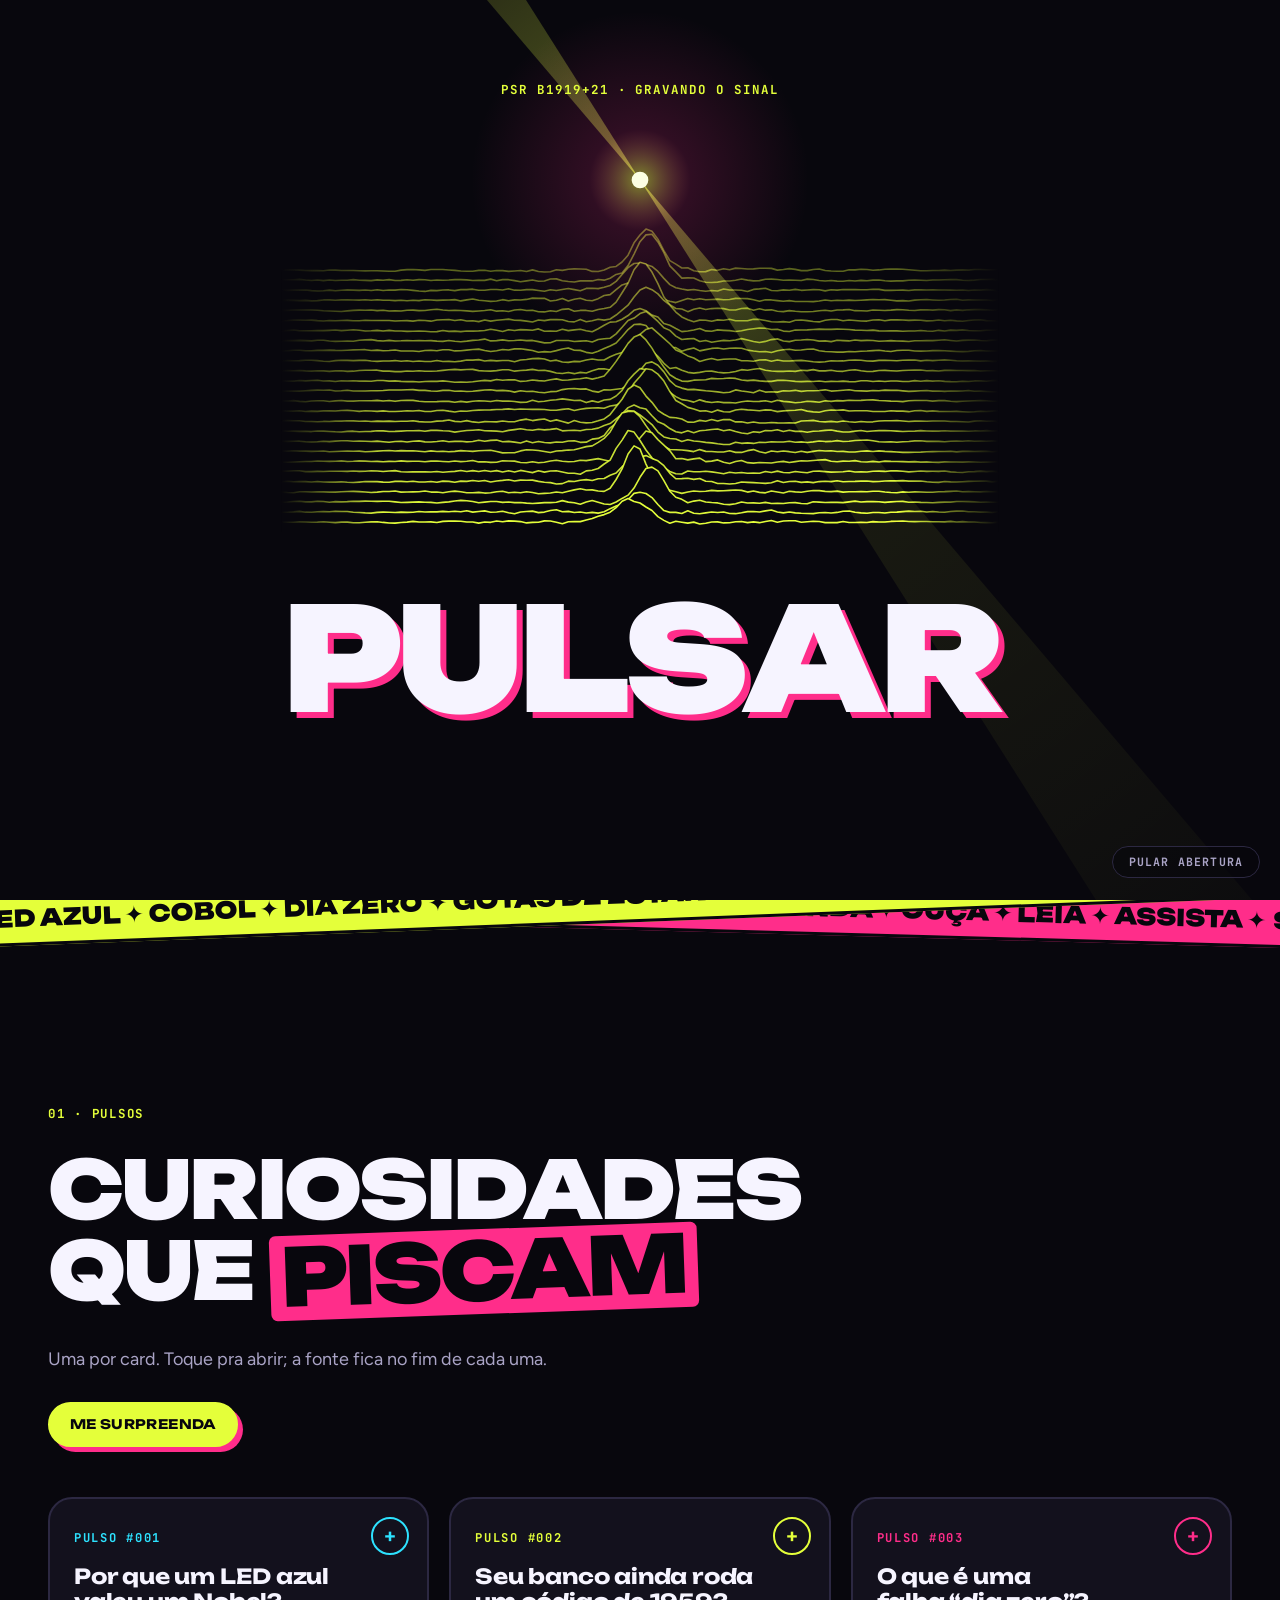
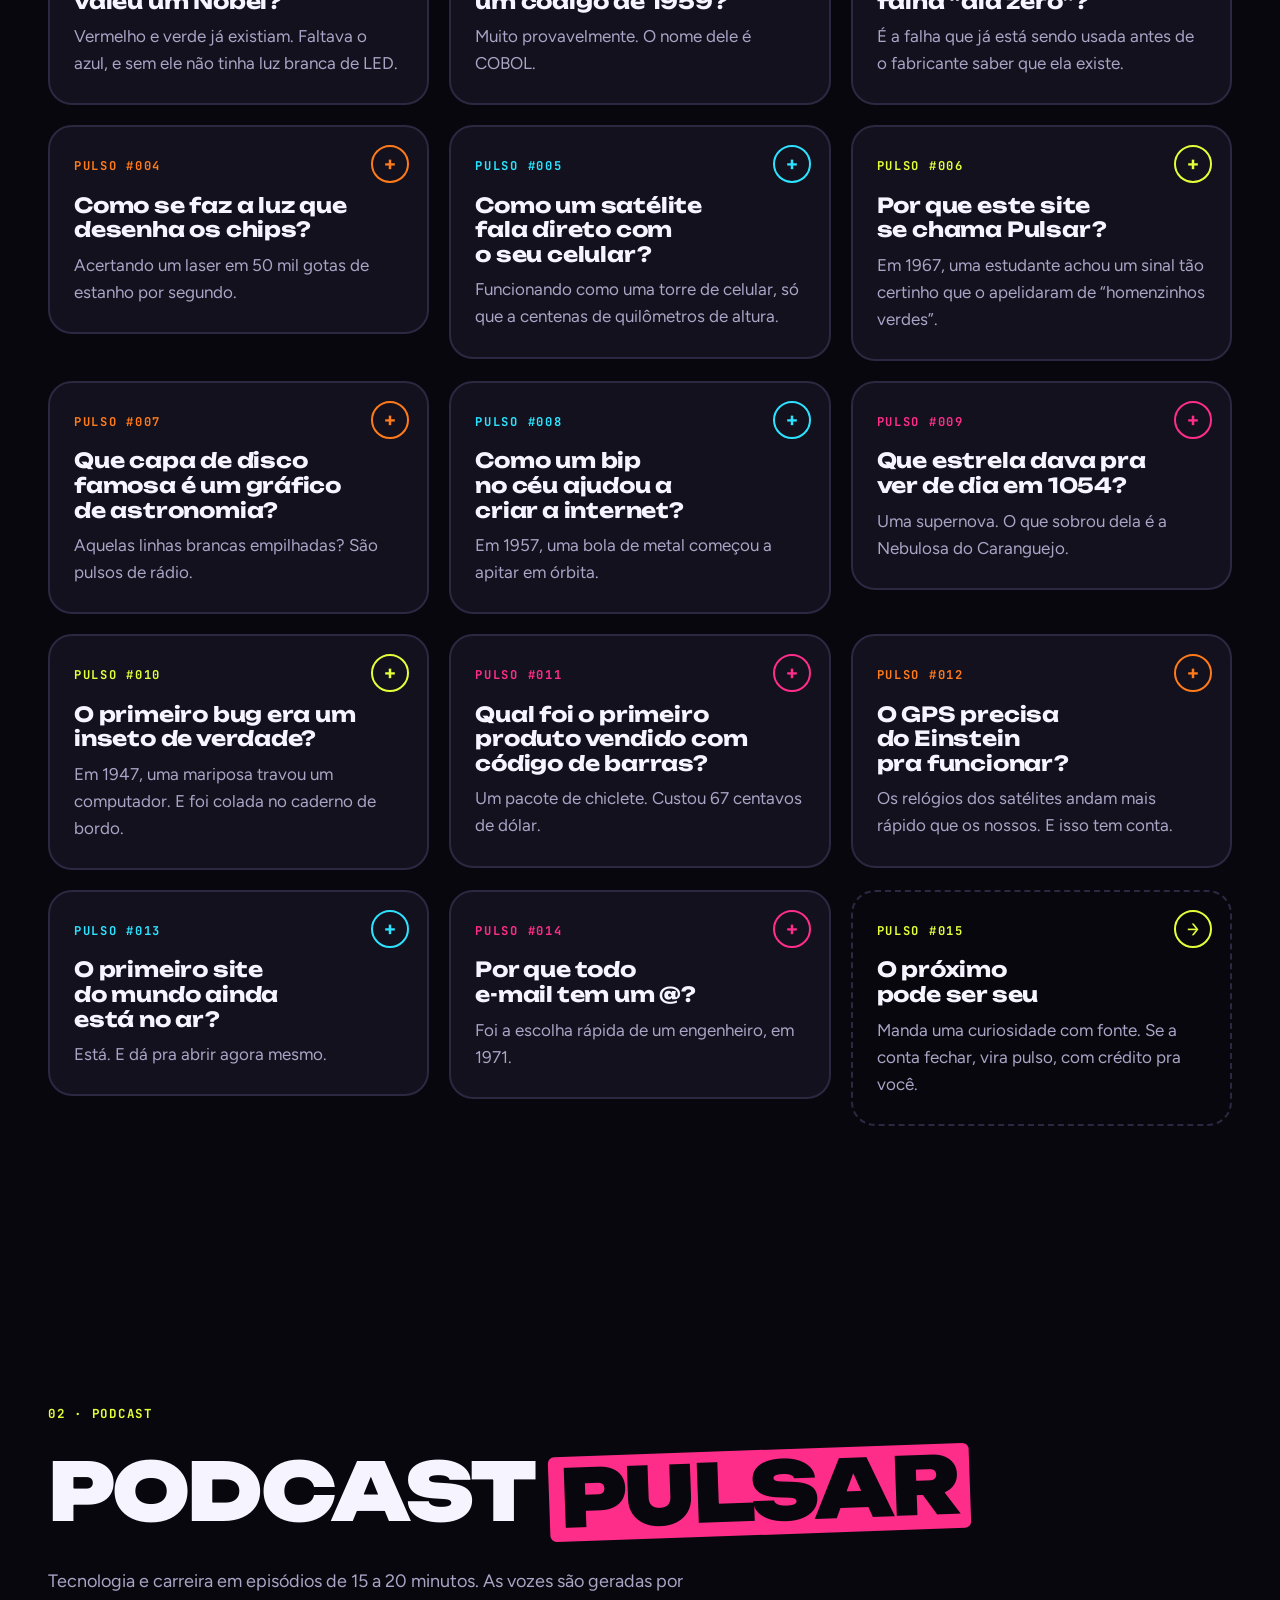
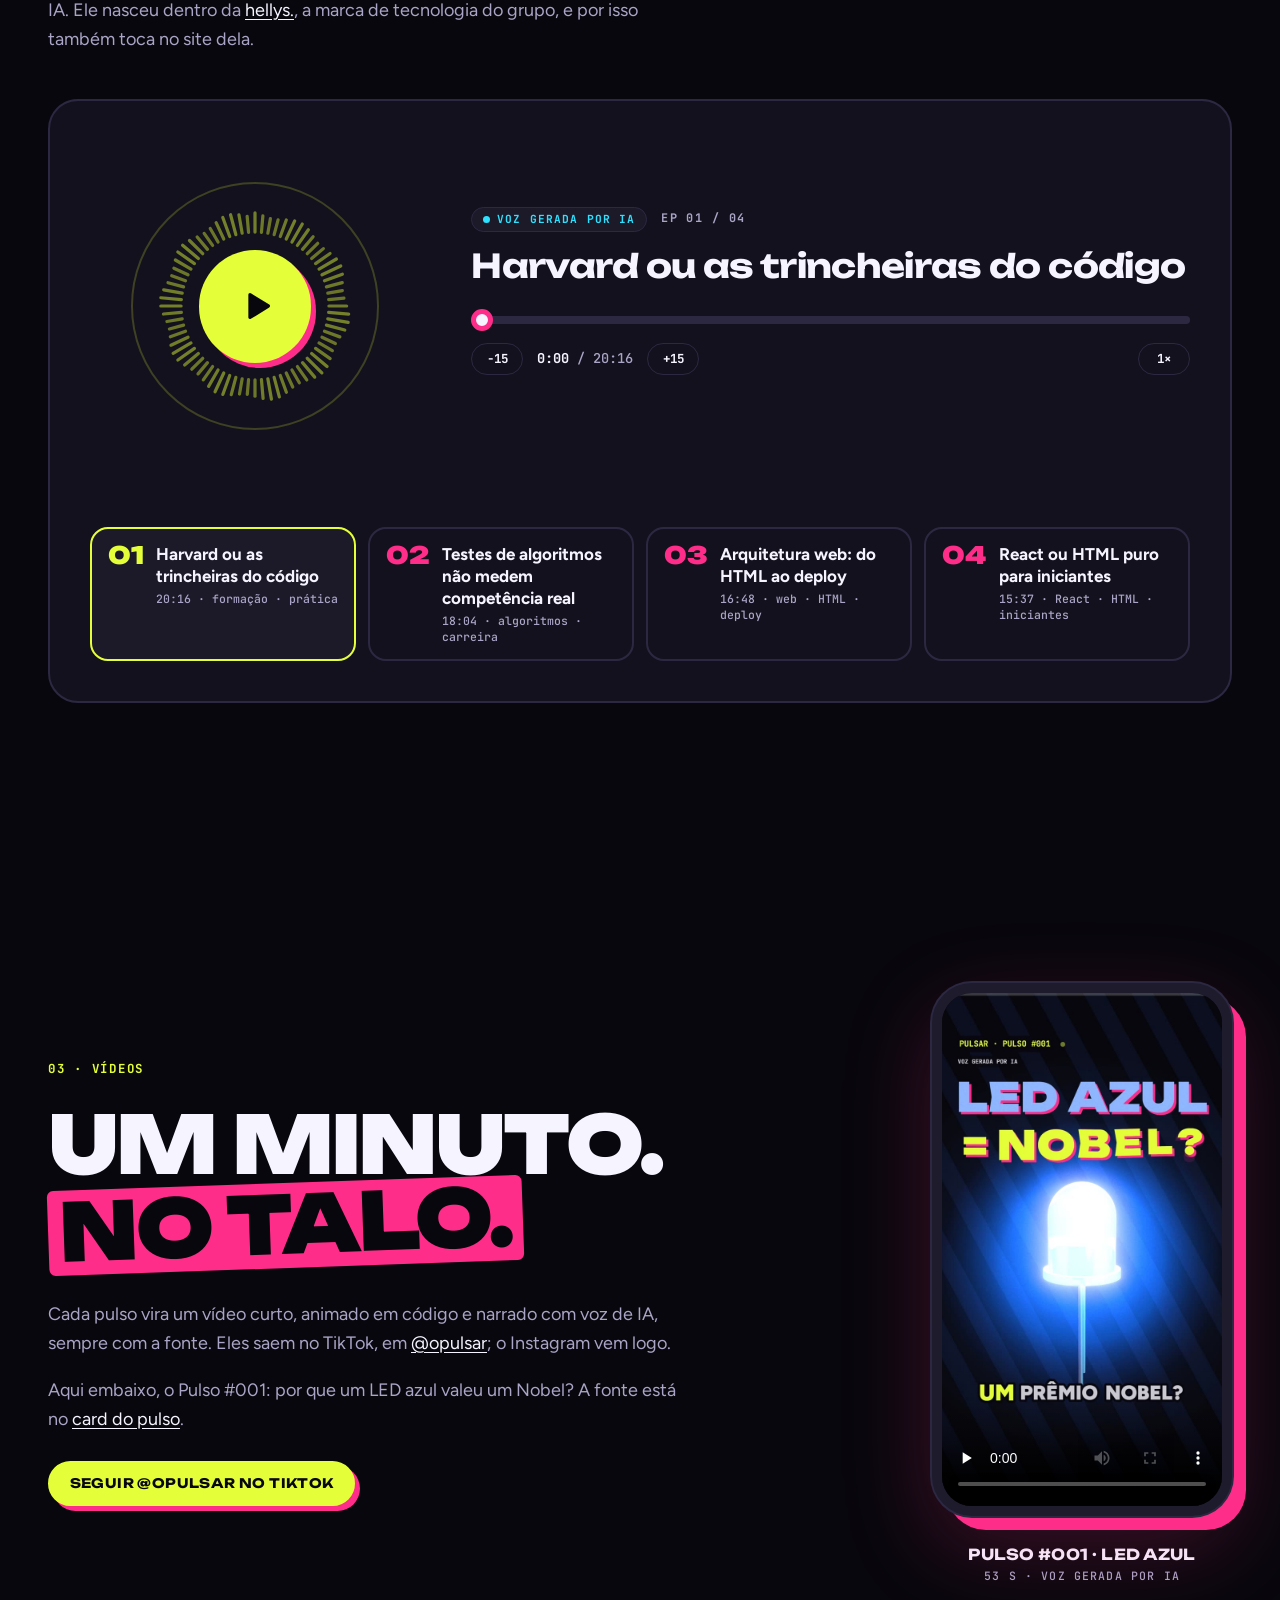
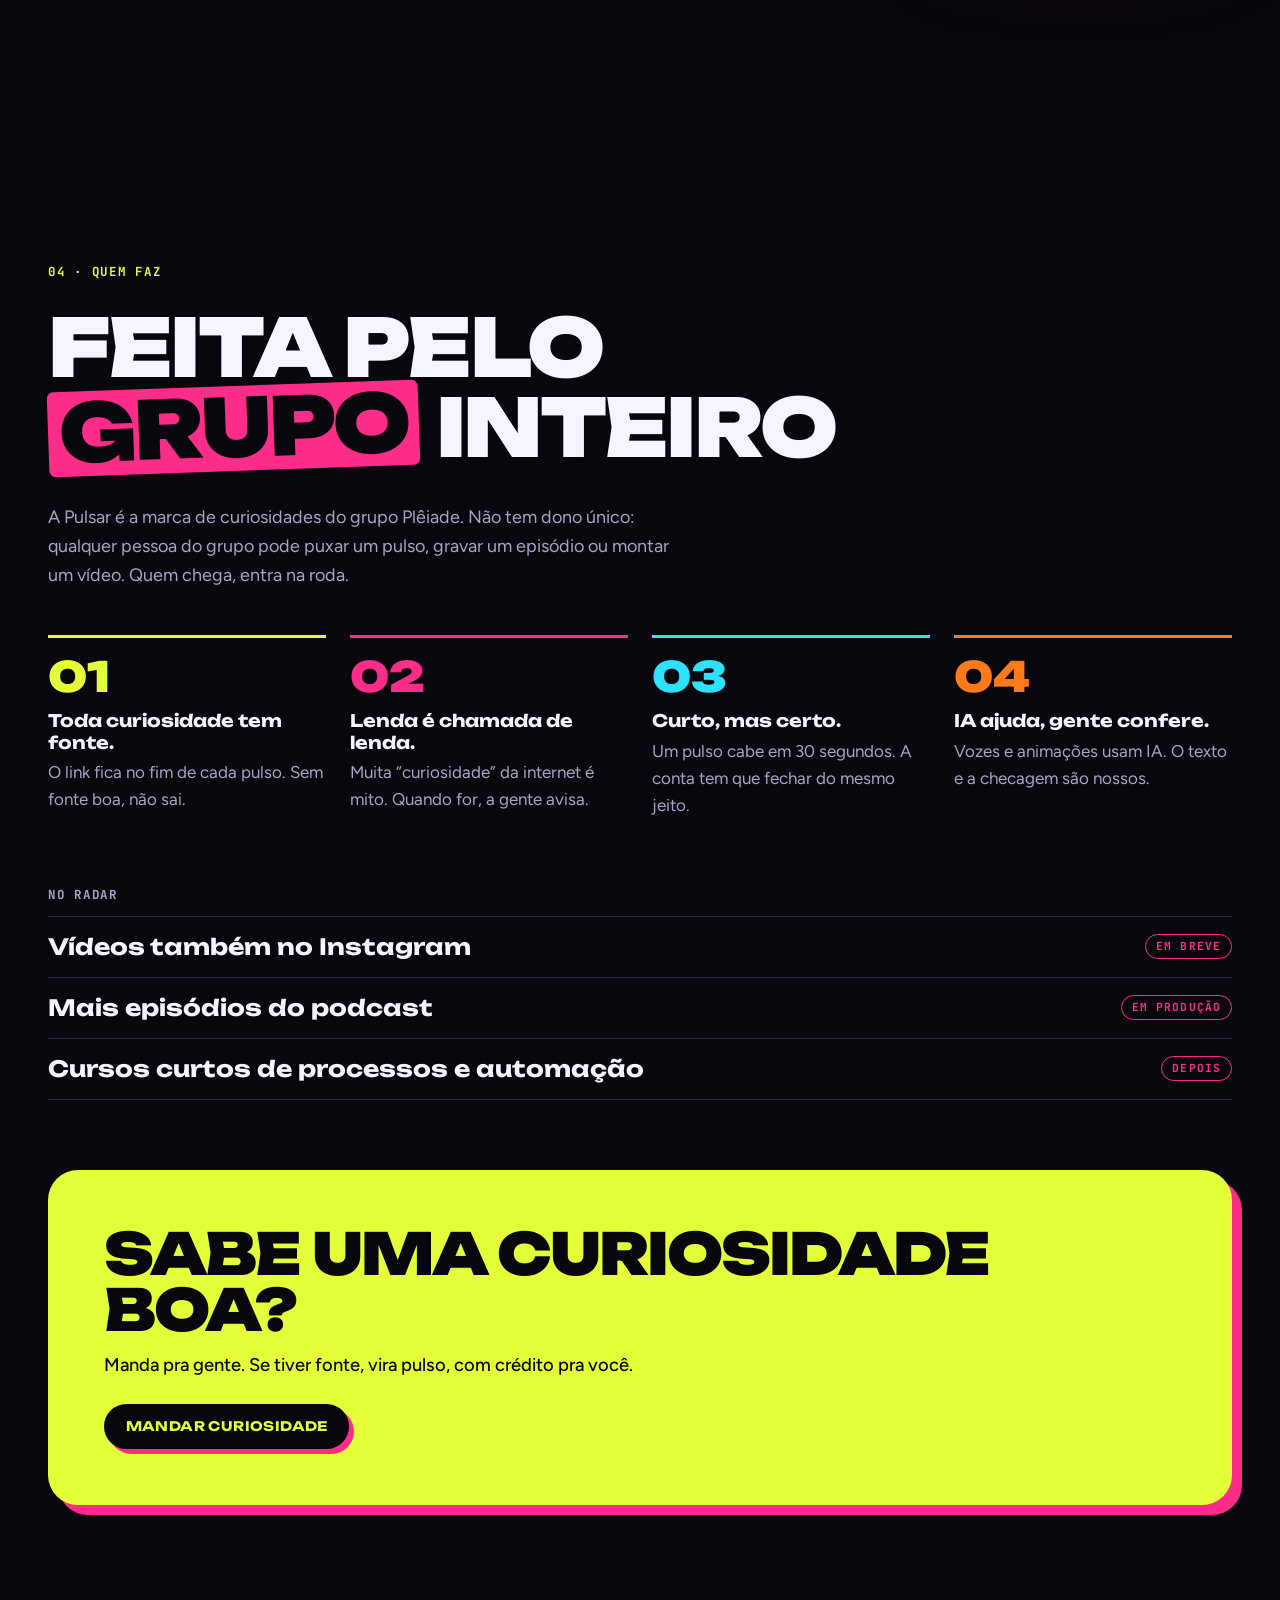
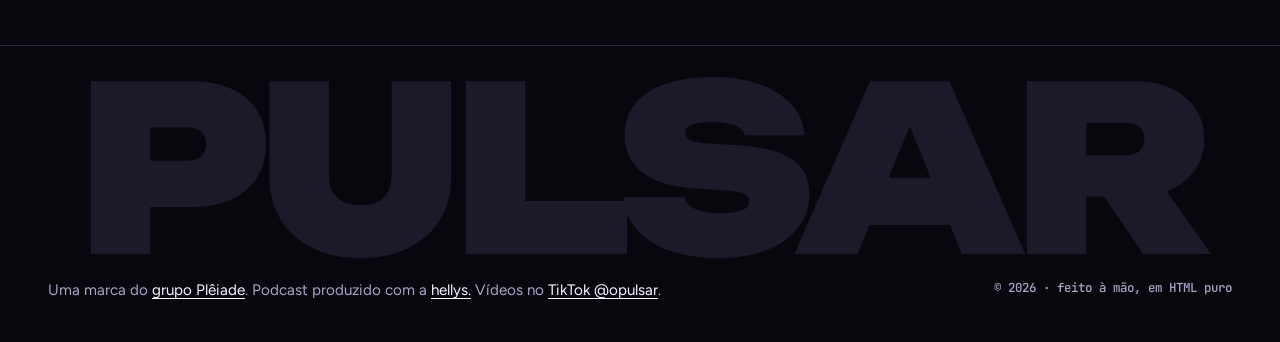
==== commit 832a6316: "Pulsos na ordem dos vídeos: #002 a #009 são os que estão no TikTok Entram COBOL, dia zero, gotas de " ====
--- a/public/index.html
+++ b/public/index.html
@@ -4,7 +4,7 @@
 <meta charset="utf-8">
 <meta name="viewport" content="width=device-width, initial-scale=1">
 <title>Pulsar · curiosidades de tecnologia</title>
-<meta name="description" content="Curiosidades de tecnologia em pulsos curtos, sempre com fonte: o LED azul, o primeiro bug, o primeiro código de barras. Podcast e vídeos. Uma marca do grupo Plêiade.">
+<meta name="description" content="Curiosidades de tecnologia em pulsos curtos, sempre com fonte: o LED azul, o COBOL dos bancos, o Sputnik, a estrela de 1054. Podcast e vídeos. Uma marca do grupo Plêiade.">
 <meta name="theme-color" content="#08070d">
 <meta property="og:type" content="website">
 <meta property="og:locale" content="pt_BR">
@@ -78,7 +78,7 @@
         <a class="botao botao-vazado" href="#podcast">Ouvir o podcast</a>
       </div>
       <div class="hero-rodape">
-        <p class="contador">Desde que você chegou, o primeiro pulsar já piscou <b data-contador>0</b> <span data-vezes>vezes</span>. <a href="#pulso-007">Que pulsar?</a></p>
+        <p class="contador">Desde que você chegou, o primeiro pulsar já piscou <b data-contador>0</b> <span data-vezes>vezes</span>. <a href="#pulso-006">Que pulsar?</a></p>
         <button class="som" type="button" aria-pressed="false">
           <svg viewBox="0 0 24 24" aria-hidden="true"><path d="M4 9.5h3.5L12 5.5v13l-4.5-4H4z" fill="currentColor"/><path class="som-ondas" d="M15.5 9a4 4 0 0 1 0 6M18 6.5a7.5 7.5 0 0 1 0 11" fill="none" stroke="currentColor" stroke-width="2" stroke-linecap="round"/></svg>
           <span data-som-rotulo>Ouvir o pulso</span>
@@ -90,7 +90,7 @@
 
   <div class="faixas" aria-hidden="true">
     <div class="faixa faixa-a"><div class="faixa-trilho">
-      <span>LED azul ✦ primeiro bug ✦ código de barras ✦ GPS e Einstein ✦ o primeiro site ✦ por que @ ✦ o primeiro pulsar ✦ </span><span>LED azul ✦ primeiro bug ✦ código de barras ✦ GPS e Einstein ✦ o primeiro site ✦ por que @ ✦ o primeiro pulsar ✦ </span>
+      <span>LED azul ✦ COBOL ✦ dia zero ✦ gotas de estanho ✦ satélite no celular ✦ homenzinhos verdes ✦ capa de disco ✦ Sputnik ✦ a estrela de 1054 ✦ </span><span>LED azul ✦ COBOL ✦ dia zero ✦ gotas de estanho ✦ satélite no celular ✦ homenzinhos verdes ✦ capa de disco ✦ Sputnik ✦ a estrela de 1054 ✦ </span>
     </div></div>
     <div class="faixa faixa-b"><div class="faixa-trilho">
       <span>sempre com fonte ✦ curto mas certo ✦ lenda é lenda ✦ ouça ✦ leia ✦ assista ✦ </span><span>sempre com fonte ✦ curto mas certo ✦ lenda é lenda ✦ ouça ✦ leia ✦ assista ✦ </span>
@@ -125,10 +125,131 @@
       <li class="card revela" id="pulso-002" style="--cor: var(--pulso)">
         <div class="card-cabeca">
           <span class="card-num">Pulso #002</span>
-          <h3 class="card-titulo"><button type="button" aria-expanded="false" aria-controls="pulso-002-corpo">O primeiro bug era um inseto de verdade?</button></h3>
+          <h3 class="card-titulo"><button type="button" aria-expanded="false" aria-controls="pulso-002-corpo">Seu banco ainda roda um código de 1959?</button></h3>
+          <p class="card-gancho">Muito provavelmente. O nome dele é COBOL.</p>
+        </div>
+        <div class="card-corpo" id="pulso-002-corpo"><div>
+          <p>O COBOL nasceu em 1959, num comitê de empresas e do governo dos Estados Unidos, com base no trabalho de Grace Hopper. A ideia era escrever programa quase como se escreve em inglês, pensando em negócios: folha de pagamento, contas, banco.</p>
+          <p>Em 2017, um levantamento da Reuters estimou que 43% dos sistemas bancários ainda usavam COBOL e que 95% das operações em caixa eletrônico passavam por ele. Trocar é caro e arriscado: são bilhões de linhas que funcionam há décadas. Em 2020, na pandemia, estados americanos chegaram a pedir voluntários que soubessem programar em COBOL.</p>
+          <p class="fonte">Fontes: <a href="https://www.ibm.com/think/topics/cobol" target="_blank" rel="noopener">IBM</a> · <a href="https://www.bmc.com/blogs/cobol-trends/" target="_blank" rel="noopener">BMC, com os dados da Reuters</a> · <a href="https://en.wikipedia.org/wiki/COBOL" target="_blank" rel="noopener">Wikipedia</a></p>
+          <div class="card-acoes"><a class="card-compartilhar" href="https://www.tiktok.com/@opulsar" target="_blank" rel="noopener">Ver no TikTok</a><button class="card-compartilhar" type="button">Compartilhar</button></div>
+        </div></div>
+        <span class="card-mais" aria-hidden="true">+</span>
+      </li>
+
+      <li class="card revela" id="pulso-003" style="--cor: var(--choque)">
+        <div class="card-cabeca">
+          <span class="card-num">Pulso #003</span>
+          <h3 class="card-titulo"><button type="button" aria-expanded="false" aria-controls="pulso-003-corpo">O que é uma falha “dia zero”?</button></h3>
+          <p class="card-gancho">É a falha que já está sendo usada antes de o fabricante saber que ela existe.</p>
+        </div>
+        <div class="card-corpo" id="pulso-003-corpo"><div>
+          <p>O nome vem de quantos dias o fabricante teve para corrigir o problema: zero. Alguém descobre o erro primeiro e usa antes que exista correção. Por isso uma falha dessas vale muito dinheiro.</p>
+          <p>O caso mais famoso é o Stuxnet, descoberto em 2010: o vírus usou quatro falhas dia zero do Windows de uma vez para atacar centrífugas nucleares no Irã. A defesa mais simples continua sendo atualizar o sistema. A Microsoft solta o pacote de correções toda segunda terça-feira do mês, a <i>Patch Tuesday</i>.</p>
+          <p class="fonte">Fontes: <a href="https://en.wikipedia.org/wiki/Stuxnet" target="_blank" rel="noopener">Wikipedia (Stuxnet)</a> · <a href="https://en.wikipedia.org/wiki/Patch_Tuesday" target="_blank" rel="noopener">Wikipedia (Patch Tuesday)</a></p>
+          <div class="card-acoes"><a class="card-compartilhar" href="https://www.tiktok.com/@opulsar" target="_blank" rel="noopener">Ver no TikTok</a><button class="card-compartilhar" type="button">Compartilhar</button></div>
+        </div></div>
+        <span class="card-mais" aria-hidden="true">+</span>
+      </li>
+
+      <li class="card revela" id="pulso-004" style="--cor: var(--brasa)">
+        <div class="card-cabeca">
+          <span class="card-num">Pulso #004</span>
+          <h3 class="card-titulo"><button type="button" aria-expanded="false" aria-controls="pulso-004-corpo">Como se faz a luz que desenha os chips?</button></h3>
+          <p class="card-gancho">Acertando um laser em 50 mil gotas de estanho por segundo.</p>
+        </div>
+        <div class="card-corpo" id="pulso-004-corpo"><div>
+          <p>Os chips modernos têm detalhes tão pequenos que a luz comum é “grossa” demais para desenhá-los. A saída é a luz ultravioleta extrema (EUV), e só uma empresa no mundo faz essas máquinas: a ASML, da Holanda.</p>
+          <p>A luz não vem pronta. Um gerador solta 50 mil gotinhas de estanho por segundo; um laser acerta cada uma, e o segundo pulso a transforma em plasma, a cerca de 500 mil graus, bem mais quente que a superfície do Sol. Como o ar engole essa luz, tudo acontece no vácuo, guiado por espelhos.</p>
+          <p class="fonte">Fontes: <a href="https://www.asml.com/en/discover/hot-machines" target="_blank" rel="noopener">ASML, “The hottest thing about ASML machines”</a> · <a href="https://asml.com/company/about-asml/locations/san-diego" target="_blank" rel="noopener">ASML San Diego</a></p>
+          <div class="card-acoes"><a class="card-compartilhar" href="https://www.tiktok.com/@opulsar" target="_blank" rel="noopener">Ver no TikTok</a><button class="card-compartilhar" type="button">Compartilhar</button></div>
+        </div></div>
+        <span class="card-mais" aria-hidden="true">+</span>
+      </li>
+
+      <li class="card revela" id="pulso-005" style="--cor: var(--raio)">
+        <div class="card-cabeca">
+          <span class="card-num">Pulso #005</span>
+          <h3 class="card-titulo"><button type="button" aria-expanded="false" aria-controls="pulso-005-corpo">Como um satélite fala direto com o seu celular?</button></h3>
+          <p class="card-gancho">Funcionando como uma torre de celular, só que a centenas de quilômetros de altura.</p>
+        </div>
+        <div class="card-corpo" id="pulso-005-corpo"><div>
+          <p>A torre comum fica a poucos quilômetros; o satélite, a centenas, passando a quase 28 mil km/h. E o celular transmite com menos de um watt. Para ouvir um sinal tão fraco, esses satélites abrem antenas enormes: o protótipo BlueWalker 3, da AST SpaceMobile, tem 64 m², o tamanho de um apartamento pequeno.</p>
+          <p>A conversa vai pulando de um satélite para outro, e a rede ainda corrige o efeito Doppler, o mesmo que muda o som da ambulância passando. Por isso o serviço começou com mensagens de texto, que precisam de pouquíssimo sinal.</p>
+          <p class="fonte">Fontes: <a href="https://space.com/bluewalker-3-satellite-deploys-largest-commercial-array" target="_blank" rel="noopener">Space.com</a> · <a href="https://www.starlink.com/business/direct-to-cell" target="_blank" rel="noopener">Starlink (Direct to Cell)</a></p>
+          <div class="card-acoes"><a class="card-compartilhar" href="https://www.tiktok.com/@opulsar" target="_blank" rel="noopener">Ver no TikTok</a><button class="card-compartilhar" type="button">Compartilhar</button></div>
+        </div></div>
+        <span class="card-mais" aria-hidden="true">+</span>
+      </li>
+
+      <li class="card revela" id="pulso-006" style="--cor: var(--pulso)">
+        <div class="card-cabeca">
+          <span class="card-num">Pulso #006</span>
+          <h3 class="card-titulo"><button type="button" aria-expanded="false" aria-controls="pulso-006-corpo">Por que este site se chama Pulsar?</button></h3>
+          <p class="card-gancho">Em 1967, uma estudante achou um sinal tão certinho que o apelidaram de “homenzinhos verdes”.</p>
+        </div>
+        <div class="card-corpo" id="pulso-006-corpo"><div>
+          <p>Jocelyn Bell, doutoranda em Cambridge orientada por Antony Hewish, notou no papel do radiotelescópio um sinal que piscava a cada 1,337 segundo, sem falhar. Era tão regular que a fonte ganhou o apelido LGM-1, de <i>Little Green Men</i>.</p>
+          <p>Não eram alienígenas: era uma estrela de nêutrons girando e varrendo o espaço com feixes de rádio, como um farol. Nascia a palavra pulsar. Hewish dividiu o Nobel de Física de 1974; ela ficou de fora. Em 2018, ela ganhou o Breakthrough Prize, de US$ 3 milhões, e doou tudo para bolsas de doutorado em física para grupos sub-representados.</p>
+          <p>O feixe que gira no topo desta página pisca no ritmo desse pulsar.</p>
+          <p class="fonte">Fontes: <a href="https://public.nrao.edu/tick-tock-pulsating-star/" target="_blank" rel="noopener">NRAO</a> · <a href="https://ras.ac.uk/news-and-press/news/professor-jocelyn-bell-burnell-wins-special-breakthrough-prize" target="_blank" rel="noopener">Royal Astronomical Society</a></p>
+          <div class="card-acoes"><a class="card-compartilhar" href="https://www.tiktok.com/@opulsar" target="_blank" rel="noopener">Ver no TikTok</a><button class="card-compartilhar" type="button">Compartilhar</button></div>
+        </div></div>
+        <span class="card-mais" aria-hidden="true">+</span>
+      </li>
+
+      <li class="card revela" id="pulso-007" style="--cor: var(--brasa)">
+        <div class="card-cabeca">
+          <span class="card-num">Pulso #007</span>
+          <h3 class="card-titulo"><button type="button" aria-expanded="false" aria-controls="pulso-007-corpo">Que capa de disco famosa é um gráfico de astronomia?</button></h3>
+          <p class="card-gancho">Aquelas linhas brancas empilhadas? São pulsos de rádio.</p>
+        </div>
+        <div class="card-corpo" id="pulso-007-corpo"><div>
+          <p>A capa de <i>Unknown Pleasures</i>, do Joy Division (1979), mostra 80 pulsos seguidos do CP 1919: o mesmo pulsar da Jocelyn Bell. O gráfico saiu da tese de doutorado de Harold Craft, de 1970, e o designer Peter Saville achou a imagem numa enciclopédia de astronomia.</p>
+          <p>Virou estampa de camiseta no mundo inteiro. As linhas no topo deste site são uma homenagem: desenhadas por código, ao vivo, no ritmo do pulsar.</p>
+          <p class="fonte">Fontes: <a href="https://www.scientificamerican.com/blog/sa-visual/pop-culture-pulsar-origin-story-of-joy-division-s-unknown-pleasures-album-cover-video/" target="_blank" rel="noopener">Scientific American</a> · <a href="https://bigthink.com/strange-maps/known-pleasures-from-pulsar-signal-to-post-punk-icon/" target="_blank" rel="noopener">Big Think</a></p>
+          <div class="card-acoes"><a class="card-compartilhar" href="https://www.tiktok.com/@opulsar" target="_blank" rel="noopener">Ver no TikTok</a><button class="card-compartilhar" type="button">Compartilhar</button></div>
+        </div></div>
+        <span class="card-mais" aria-hidden="true">+</span>
+      </li>
+
+      <li class="card revela" id="pulso-008" style="--cor: var(--raio)">
+        <div class="card-cabeca">
+          <span class="card-num">Pulso #008</span>
+          <h3 class="card-titulo"><button type="button" aria-expanded="false" aria-controls="pulso-008-corpo">Como um bip no céu ajudou a criar a internet?</button></h3>
+          <p class="card-gancho">Em 1957, uma bola de metal começou a apitar em órbita.</p>
+        </div>
+        <div class="card-corpo" id="pulso-008-corpo"><div>
+          <p>O Sputnik 1, lançado pela União Soviética em 4 de outubro de 1957, foi o primeiro satélite artificial: uma esfera de 58 cm que dava uma volta na Terra a cada 96 minutos e mandava um bip que qualquer radioamador podia ouvir. Ele apitou por 21 dias e queimou ao voltar para a atmosfera, em janeiro de 1958.</p>
+          <p>Nos Estados Unidos, o susto virou corrida espacial. Em 1958 nasceram a NASA e uma agência de pesquisa, a ARPA, que anos depois criou a ARPANET, a avó da internet.</p>
+          <p class="fonte">Fontes: <a href="https://www.nasa.gov/history/sputnik/" target="_blank" rel="noopener">NASA</a> · <a href="https://en.wikipedia.org/wiki/DARPA" target="_blank" rel="noopener">Wikipedia (DARPA)</a></p>
+          <div class="card-acoes"><a class="card-compartilhar" href="https://www.tiktok.com/@opulsar" target="_blank" rel="noopener">Ver no TikTok</a><button class="card-compartilhar" type="button">Compartilhar</button></div>
+        </div></div>
+        <span class="card-mais" aria-hidden="true">+</span>
+      </li>
+
+      <li class="card revela" id="pulso-009" style="--cor: var(--choque)">
+        <div class="card-cabeca">
+          <span class="card-num">Pulso #009</span>
+          <h3 class="card-titulo"><button type="button" aria-expanded="false" aria-controls="pulso-009-corpo">Que estrela dava pra ver de dia em 1054?</button></h3>
+          <p class="card-gancho">Uma supernova. O que sobrou dela é a Nebulosa do Caranguejo.</p>
+        </div>
+        <div class="card-corpo" id="pulso-009-corpo"><div>
+          <p>Em 1054, astrônomos chineses anotaram uma “estrela convidada”, tão brilhante que ficou visível de dia por 23 dias e, à noite, por quase dois anos. Era uma supernova: uma estrela gigante explodindo.</p>
+          <p>Os restos formam a Nebulosa do Caranguejo, a uns 6.500 anos-luz daqui: a explosão aconteceu muito antes, e a luz só chegou em 1054. No meio dela gira um pulsar, umas 30 vezes por segundo.</p>
+          <p class="fonte">Fontes: <a href="https://science.nasa.gov/mission/hubble/science/explore-the-night-sky/hubble-messier-catalog/messier-1/" target="_blank" rel="noopener">NASA (Hubble, Messier 1)</a> · <a href="https://esahubble.org/images/heic0515a/" target="_blank" rel="noopener">ESA/Hubble</a></p>
+          <div class="card-acoes"><a class="card-compartilhar" href="https://www.tiktok.com/@opulsar" target="_blank" rel="noopener">Ver no TikTok</a><button class="card-compartilhar" type="button">Compartilhar</button></div>
+        </div></div>
+        <span class="card-mais" aria-hidden="true">+</span>
+      </li>
+
+      <li class="card revela" id="pulso-010" style="--cor: var(--pulso)">
+        <div class="card-cabeca">
+          <span class="card-num">Pulso #010</span>
+          <h3 class="card-titulo"><button type="button" aria-expanded="false" aria-controls="pulso-010-corpo">O primeiro bug era um inseto de verdade?</button></h3>
           <p class="card-gancho">Em 1947, uma mariposa travou um computador. E foi colada no caderno de bordo.</p>
         </div>
-        <div class="card-corpo" id="pulso-002-corpo"><div>
+        <div class="card-corpo" id="pulso-010-corpo"><div>
           <p>Em 9 de setembro de 1947, a equipe do Harvard Mark II achou uma mariposa presa no relé 70 do painel F. Ela foi colada no diário de operação, com a anotação “First actual case of bug being found”: o primeiro caso de um bug de verdade.</p>
           <p>A piada só funciona porque engenheiros já chamavam defeito de “bug” desde o século 19. Dessa vez, era literal. Grace Hopper trabalhava nessa equipe e adorava contar a história, mas o próprio Smithsonian diz que o caderno provavelmente não era dela.</p>
           <p>A página, com a mariposa, está no Museu Nacional de História Americana, em Washington.</p>
@@ -138,13 +259,13 @@
         <span class="card-mais" aria-hidden="true">+</span>
       </li>
 
-      <li class="card revela" id="pulso-003" style="--cor: var(--choque)">
-        <div class="card-cabeca">
-          <span class="card-num">Pulso #003</span>
-          <h3 class="card-titulo"><button type="button" aria-expanded="false" aria-controls="pulso-003-corpo">Qual foi o primeiro produto vendido com código de barras?</button></h3>
+      <li class="card revela" id="pulso-011" style="--cor: var(--choque)">
+        <div class="card-cabeca">
+          <span class="card-num">Pulso #011</span>
+          <h3 class="card-titulo"><button type="button" aria-expanded="false" aria-controls="pulso-011-corpo">Qual foi o primeiro produto vendido com código de barras?</button></h3>
           <p class="card-gancho">Um pacote de chiclete. Custou 67 centavos de dólar.</p>
         </div>
-        <div class="card-corpo" id="pulso-003-corpo"><div>
+        <div class="card-corpo" id="pulso-011-corpo"><div>
           <p>Às 8h01 de 26 de junho de 1974, no mercado Marsh de Troy, em Ohio (EUA), um pacote com 10 chicletes Juicy Fruit passou pelo leitor. Foi a primeira compra registrada com o código UPC, aquele das barras pretas e brancas que até hoje está em quase tudo.</p>
           <p>O pacote custou US$ 0,67 e foi parar no Smithsonian.</p>
           <p class="fonte">Fontes: <a href="https://en.wikipedia.org/wiki/Universal_Product_Code" target="_blank" rel="noopener">Wikipedia (UPC)</a> · <a href="https://www.hmdb.org/m.asp?m=252408" target="_blank" rel="noopener">placa histórica em Troy (HMdb)</a></p>
@@ -153,13 +274,13 @@
         <span class="card-mais" aria-hidden="true">+</span>
       </li>
 
-      <li class="card revela" id="pulso-004" style="--cor: var(--brasa)">
-        <div class="card-cabeca">
-          <span class="card-num">Pulso #004</span>
-          <h3 class="card-titulo"><button type="button" aria-expanded="false" aria-controls="pulso-004-corpo">O GPS precisa do Einstein pra funcionar?</button></h3>
+      <li class="card revela" id="pulso-012" style="--cor: var(--brasa)">
+        <div class="card-cabeca">
+          <span class="card-num">Pulso #012</span>
+          <h3 class="card-titulo"><button type="button" aria-expanded="false" aria-controls="pulso-012-corpo">O GPS precisa do Einstein pra funcionar?</button></h3>
           <p class="card-gancho">Os relógios dos satélites andam mais rápido que os nossos. E isso tem conta.</p>
         </div>
-        <div class="card-corpo" id="pulso-004-corpo"><div>
+        <div class="card-corpo" id="pulso-012-corpo"><div>
           <p>Os satélites do GPS voam a uns 20 mil km de altura, a quase 4 km por segundo. Pela relatividade restrita, a velocidade atrasa os relógios deles em uns 7 microssegundos por dia. Pela relatividade geral, a gravidade mais fraca lá em cima adianta em uns 45. Saldo: 38 microssegundos por dia a mais.</p>
           <p>Parece nada, mas o GPS calcula distância pelo tempo que o sinal leva pra chegar, e a luz anda uns 11 km em 38 microssegundos. Por isso os relógios saem da Terra já ajustados pra compensar.</p>
           <p class="fonte">Fonte: <a href="https://www.astronomy.ohio-state.edu/pogge.1/Ast162/Unit5/gps.html" target="_blank" rel="noopener">Richard Pogge, Ohio State University</a></p>
@@ -168,13 +289,13 @@
         <span class="card-mais" aria-hidden="true">+</span>
       </li>
 
-      <li class="card revela" id="pulso-005" style="--cor: var(--raio)">
-        <div class="card-cabeca">
-          <span class="card-num">Pulso #005</span>
-          <h3 class="card-titulo"><button type="button" aria-expanded="false" aria-controls="pulso-005-corpo">O primeiro site do mundo ainda está no ar?</button></h3>
+      <li class="card revela" id="pulso-013" style="--cor: var(--raio)">
+        <div class="card-cabeca">
+          <span class="card-num">Pulso #013</span>
+          <h3 class="card-titulo"><button type="button" aria-expanded="false" aria-controls="pulso-013-corpo">O primeiro site do mundo ainda está no ar?</button></h3>
           <p class="card-gancho">Está. E dá pra abrir agora mesmo.</p>
         </div>
-        <div class="card-corpo" id="pulso-005-corpo"><div>
+        <div class="card-corpo" id="pulso-013-corpo"><div>
           <p>A web nasceu no CERN, o laboratório europeu de física de partículas, com Tim Berners-Lee. Em 2013, o CERN colocou de volta, no endereço original, uma cópia de 1992 da primeira página: a que explicava o próprio projeto World Wide Web. Só texto e link, nenhuma imagem.</p>
           <p>Vale a visita: <a href="http://info.cern.ch/hypertext/WWW/TheProject.html" target="_blank" rel="noopener">info.cern.ch</a>.</p>
           <p class="fonte">Fonte: <a href="https://www.w3.org/community/webhistory/2013/04/03/restoring-the-first-website" target="_blank" rel="noopener">W3C, “Restoring the first website”</a></p>
@@ -183,13 +304,13 @@
         <span class="card-mais" aria-hidden="true">+</span>
       </li>
 
-      <li class="card revela" id="pulso-006" style="--cor: var(--choque)">
-        <div class="card-cabeca">
-          <span class="card-num">Pulso #006</span>
-          <h3 class="card-titulo"><button type="button" aria-expanded="false" aria-controls="pulso-006-corpo">Por que todo <span class="junto">e-mail</span> tem um @?</button></h3>
+      <li class="card revela" id="pulso-014" style="--cor: var(--choque)">
+        <div class="card-cabeca">
+          <span class="card-num">Pulso #014</span>
+          <h3 class="card-titulo"><button type="button" aria-expanded="false" aria-controls="pulso-014-corpo">Por que todo <span class="junto">e-mail</span> tem um @?</button></h3>
           <p class="card-gancho">Foi a escolha rápida de um engenheiro, em 1971.</p>
         </div>
-        <div class="card-corpo" id="pulso-006-corpo"><div>
+        <div class="card-corpo" id="pulso-014-corpo"><div>
           <p>Em 1971, Ray Tomlinson mandou a primeira mensagem entre dois computadores pela ARPANET, a rede que deu origem à internet. As duas máquinas estavam lado a lado, na mesma sala.</p>
           <p>Ele precisava separar o nome da pessoa do nome do computador e escolheu o @, um símbolo pouco usado que em inglês se lê “at” (em): fulano @ máquina. E o que dizia a mensagem? Nem ele lembrava; contou que devia ser algo como QWERTYUIOP.</p>
           <p class="fonte">Fonte: <a href="https://www.computinghistory.org.uk/det/1787/Ray-Tomlinson/" target="_blank" rel="noopener">Centre for Computing History</a></p>
@@ -198,40 +319,9 @@
         <span class="card-mais" aria-hidden="true">+</span>
       </li>
 
-      <li class="card revela" id="pulso-007" style="--cor: var(--pulso)">
-        <div class="card-cabeca">
-          <span class="card-num">Pulso #007</span>
-          <h3 class="card-titulo"><button type="button" aria-expanded="false" aria-controls="pulso-007-corpo">Por que este site se chama Pulsar?</button></h3>
-          <p class="card-gancho">Em 1967, uma estudante achou um sinal tão certinho que o apelidaram de “homenzinhos verdes”.</p>
-        </div>
-        <div class="card-corpo" id="pulso-007-corpo"><div>
-          <p>Jocelyn Bell, doutoranda em Cambridge orientada por Antony Hewish, notou no papel do radiotelescópio um sinal que piscava a cada 1,337 segundo, sem falhar. Era tão regular que a fonte ganhou o apelido LGM-1, de <i>Little Green Men</i>.</p>
-          <p>Não eram alienígenas: era uma estrela de nêutrons girando e varrendo o espaço com feixes de rádio, como um farol. Nascia a palavra pulsar. Hewish dividiu o Nobel de Física de 1974; ela ficou de fora. Em 2018, ela ganhou o Breakthrough Prize, de US$ 3 milhões, e doou tudo para bolsas de doutorado em física para grupos sub-representados.</p>
-          <p>O feixe que gira no topo desta página pisca no ritmo desse pulsar.</p>
-          <p class="fonte">Fontes: <a href="https://public.nrao.edu/tick-tock-pulsating-star/" target="_blank" rel="noopener">NRAO</a> · <a href="https://ras.ac.uk/news-and-press/news/professor-jocelyn-bell-burnell-wins-special-breakthrough-prize" target="_blank" rel="noopener">Royal Astronomical Society</a></p>
-          <div class="card-acoes"><button class="card-compartilhar" type="button">Compartilhar</button></div>
-        </div></div>
-        <span class="card-mais" aria-hidden="true">+</span>
-      </li>
-
-      <li class="card revela" id="pulso-008" style="--cor: var(--brasa)">
-        <div class="card-cabeca">
-          <span class="card-num">Pulso #008</span>
-          <h3 class="card-titulo"><button type="button" aria-expanded="false" aria-controls="pulso-008-corpo">Que capa de disco famosa é um gráfico de astronomia?</button></h3>
-          <p class="card-gancho">Aquelas linhas brancas empilhadas? São pulsos de rádio.</p>
-        </div>
-        <div class="card-corpo" id="pulso-008-corpo"><div>
-          <p>A capa de <i>Unknown Pleasures</i>, do Joy Division (1979), mostra 80 pulsos seguidos do CP 1919: o mesmo pulsar da Jocelyn Bell. O gráfico saiu da tese de doutorado de Harold Craft, de 1970, e o designer Peter Saville achou a imagem numa enciclopédia de astronomia.</p>
-          <p>Virou estampa de camiseta no mundo inteiro. As linhas no topo deste site são uma homenagem: desenhadas por código, ao vivo, no ritmo do pulsar.</p>
-          <p class="fonte">Fontes: <a href="https://www.scientificamerican.com/blog/sa-visual/pop-culture-pulsar-origin-story-of-joy-division-s-unknown-pleasures-album-cover-video/" target="_blank" rel="noopener">Scientific American</a> · <a href="https://bigthink.com/strange-maps/known-pleasures-from-pulsar-signal-to-post-punk-icon/" target="_blank" rel="noopener">Big Think</a></p>
-          <div class="card-acoes"><button class="card-compartilhar" type="button">Compartilhar</button></div>
-        </div></div>
-        <span class="card-mais" aria-hidden="true">+</span>
-      </li>
-
       <li class="card convite revela" style="--cor: var(--pulso)">
         <div class="card-cabeca">
-          <span class="card-num">Pulso #009</span>
+          <span class="card-num">Pulso #015</span>
           <h3 class="card-titulo"><a href="mailto:guilherme.hellys1@gmail.com?subject=Curiosidade%20para%20a%20Pulsar">O próximo pode ser seu</a></h3>
           <p class="card-gancho">Manda uma curiosidade com fonte. Se a conta fechar, vira pulso, com crédito pra você.</p>
         </div>
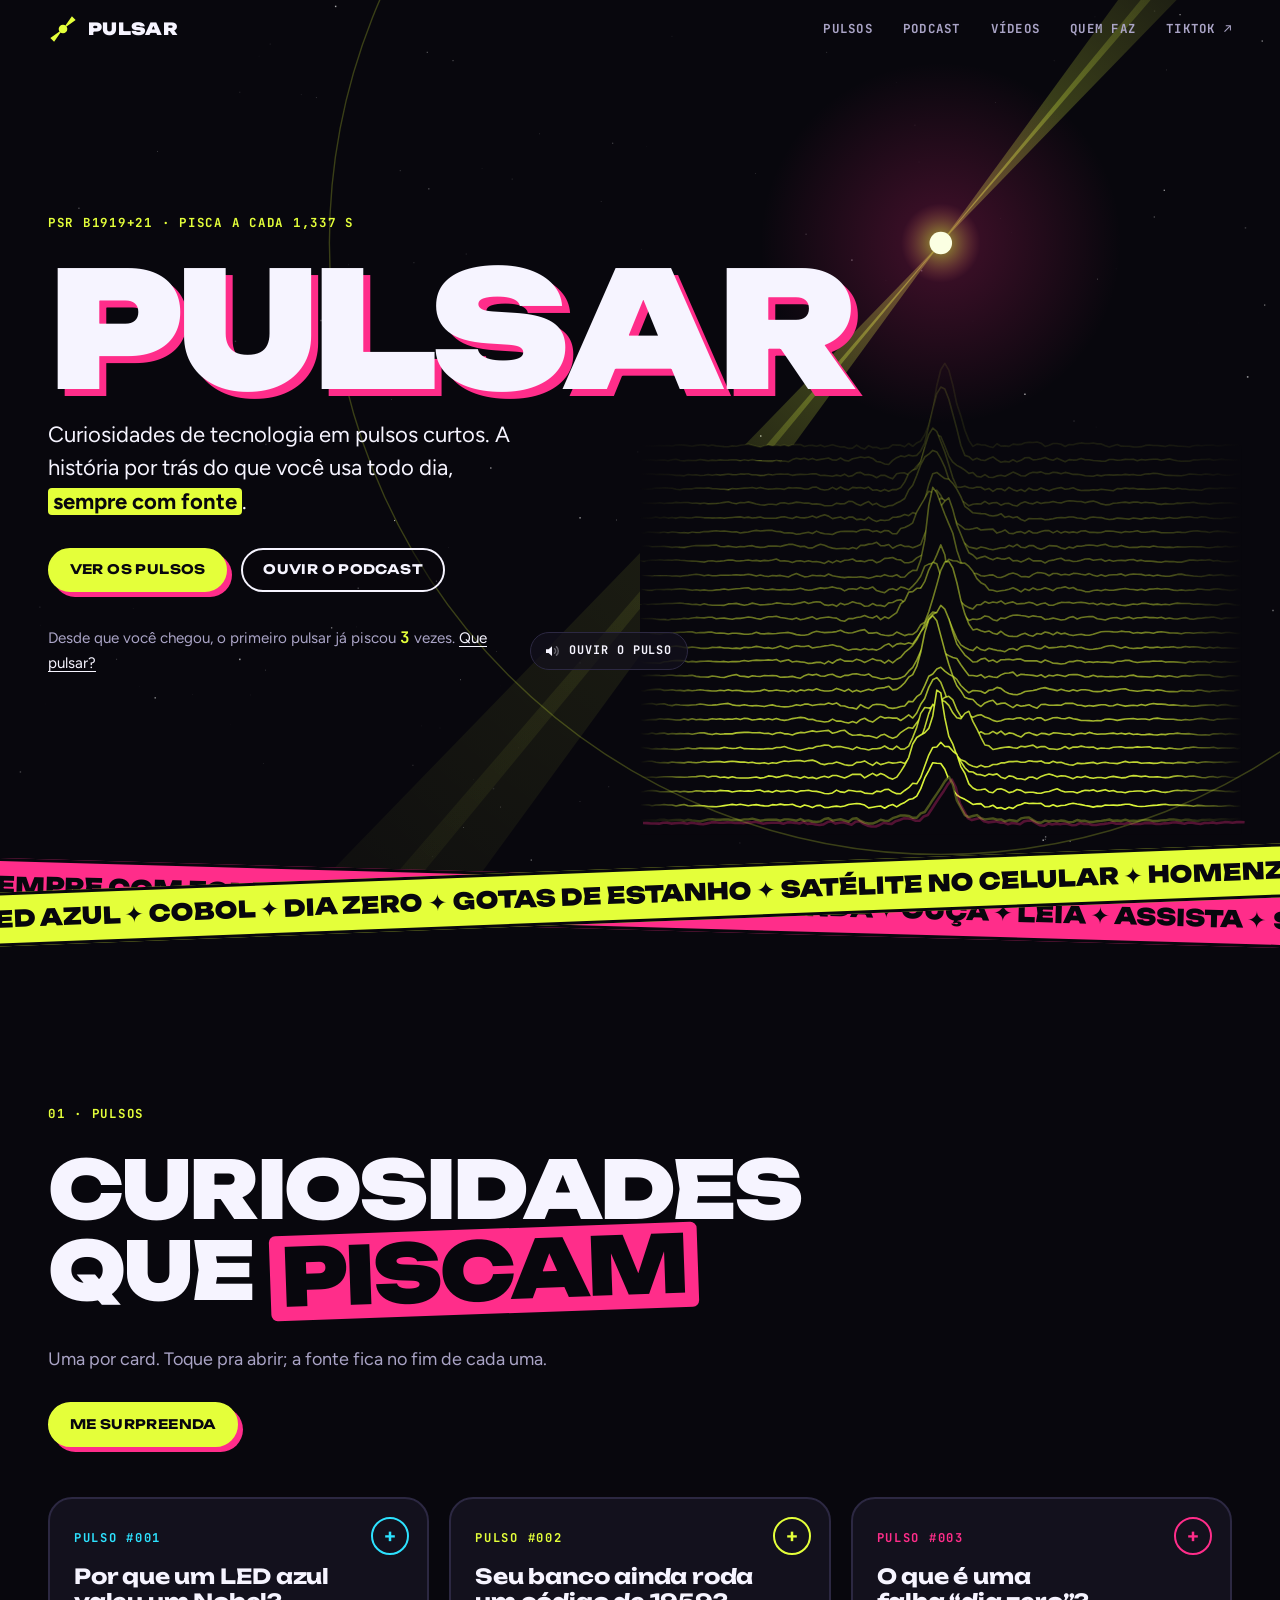
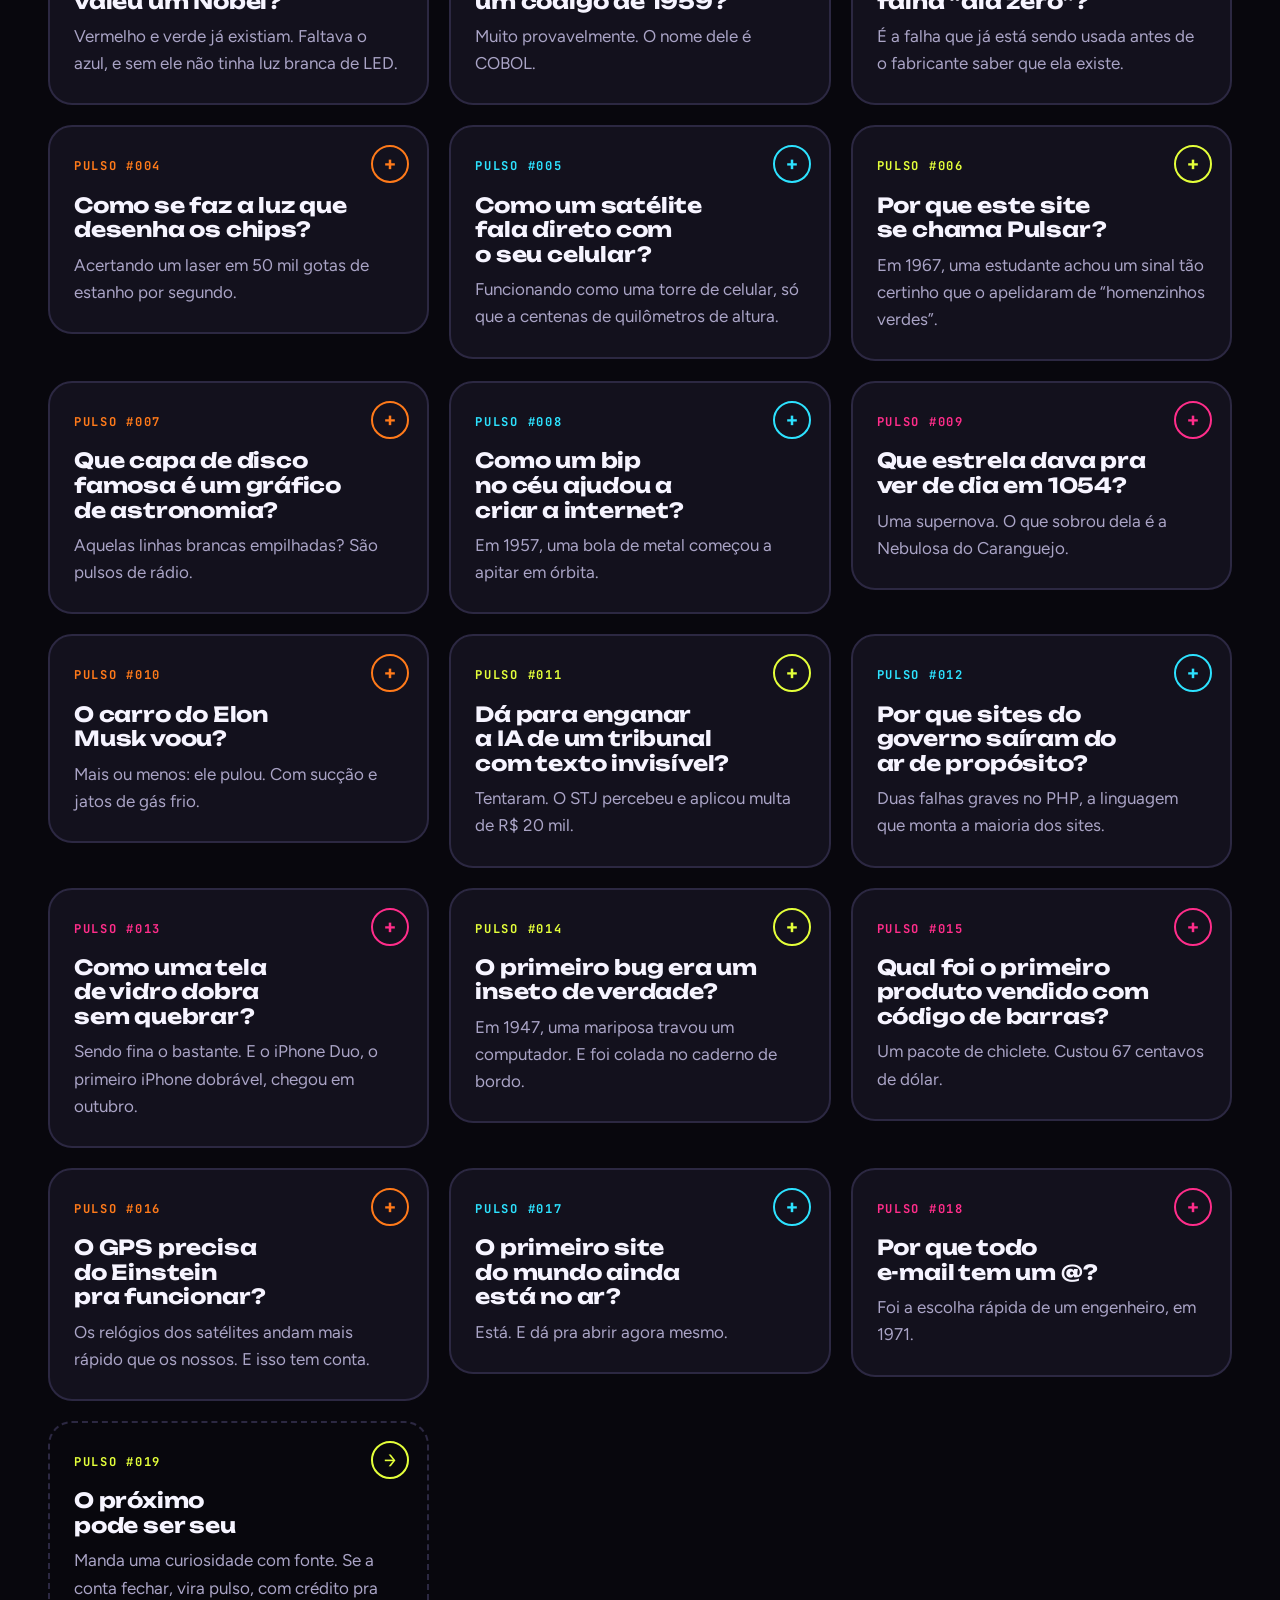
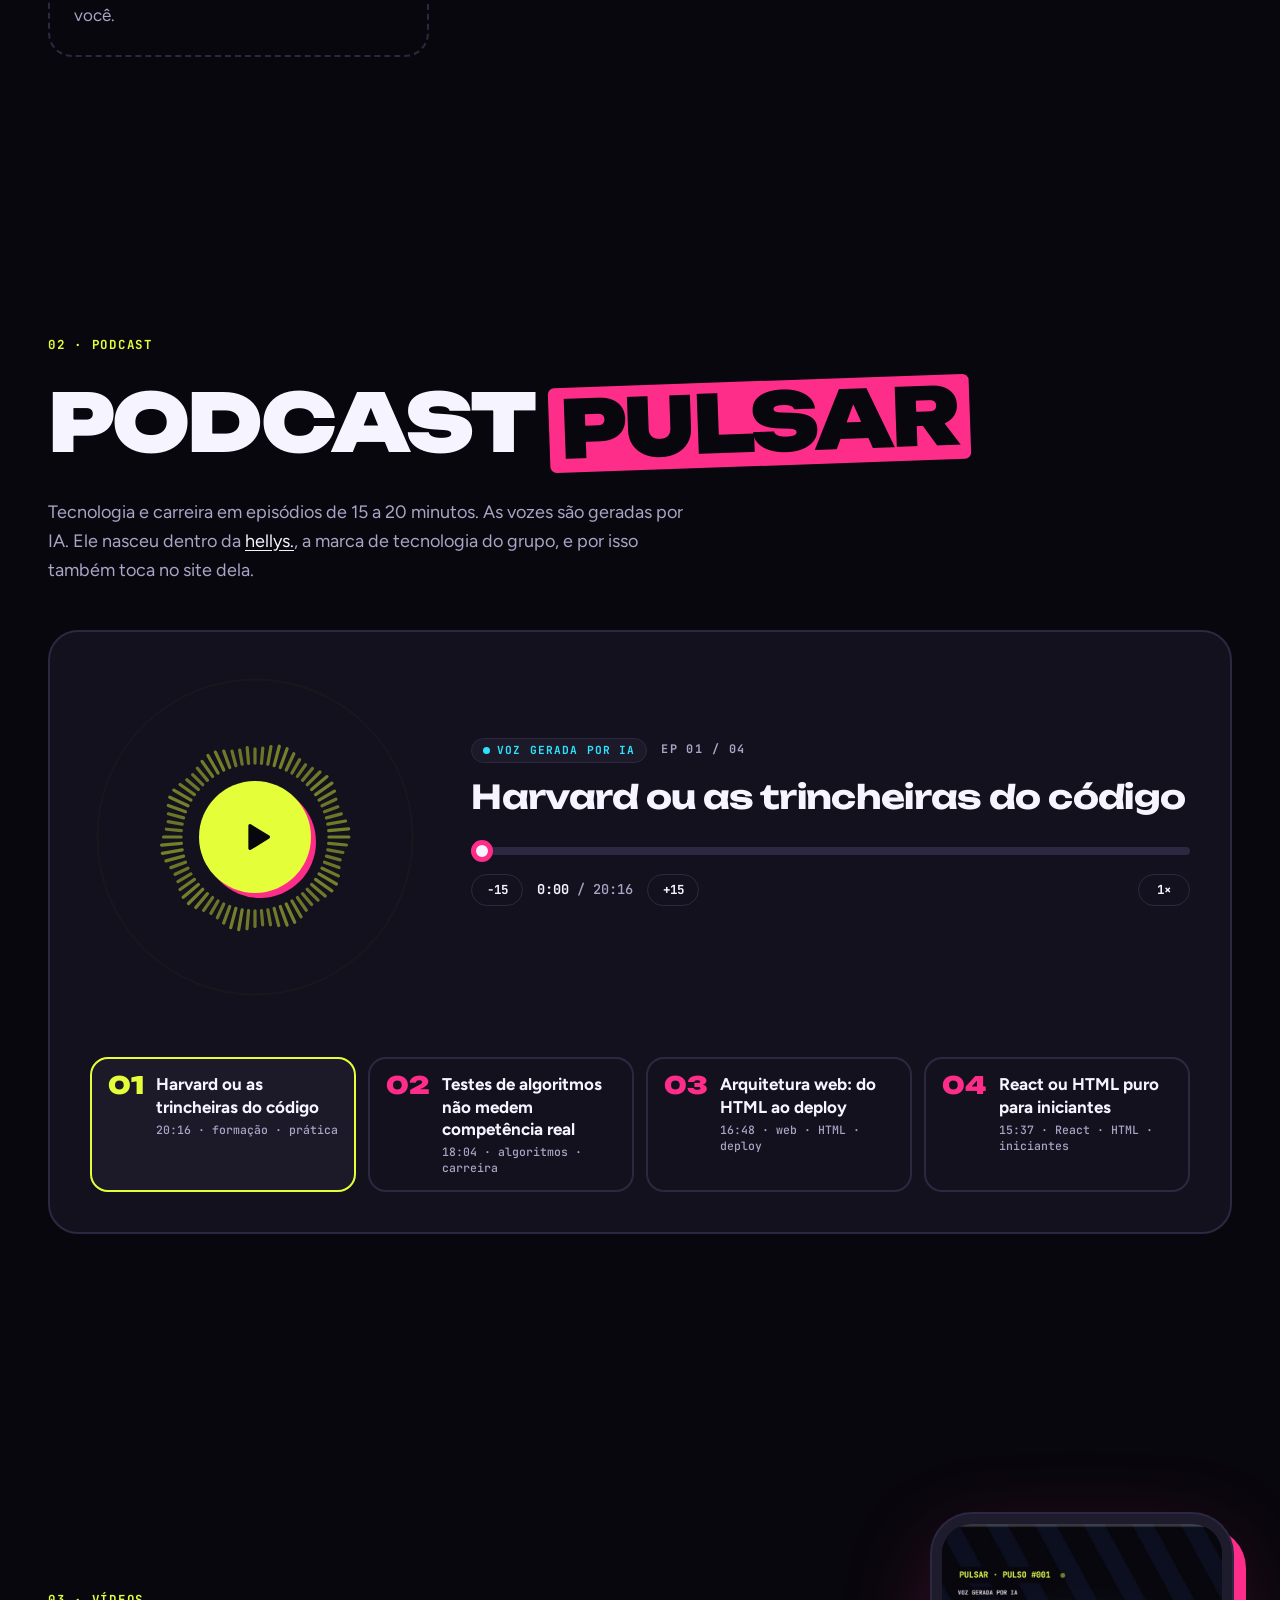
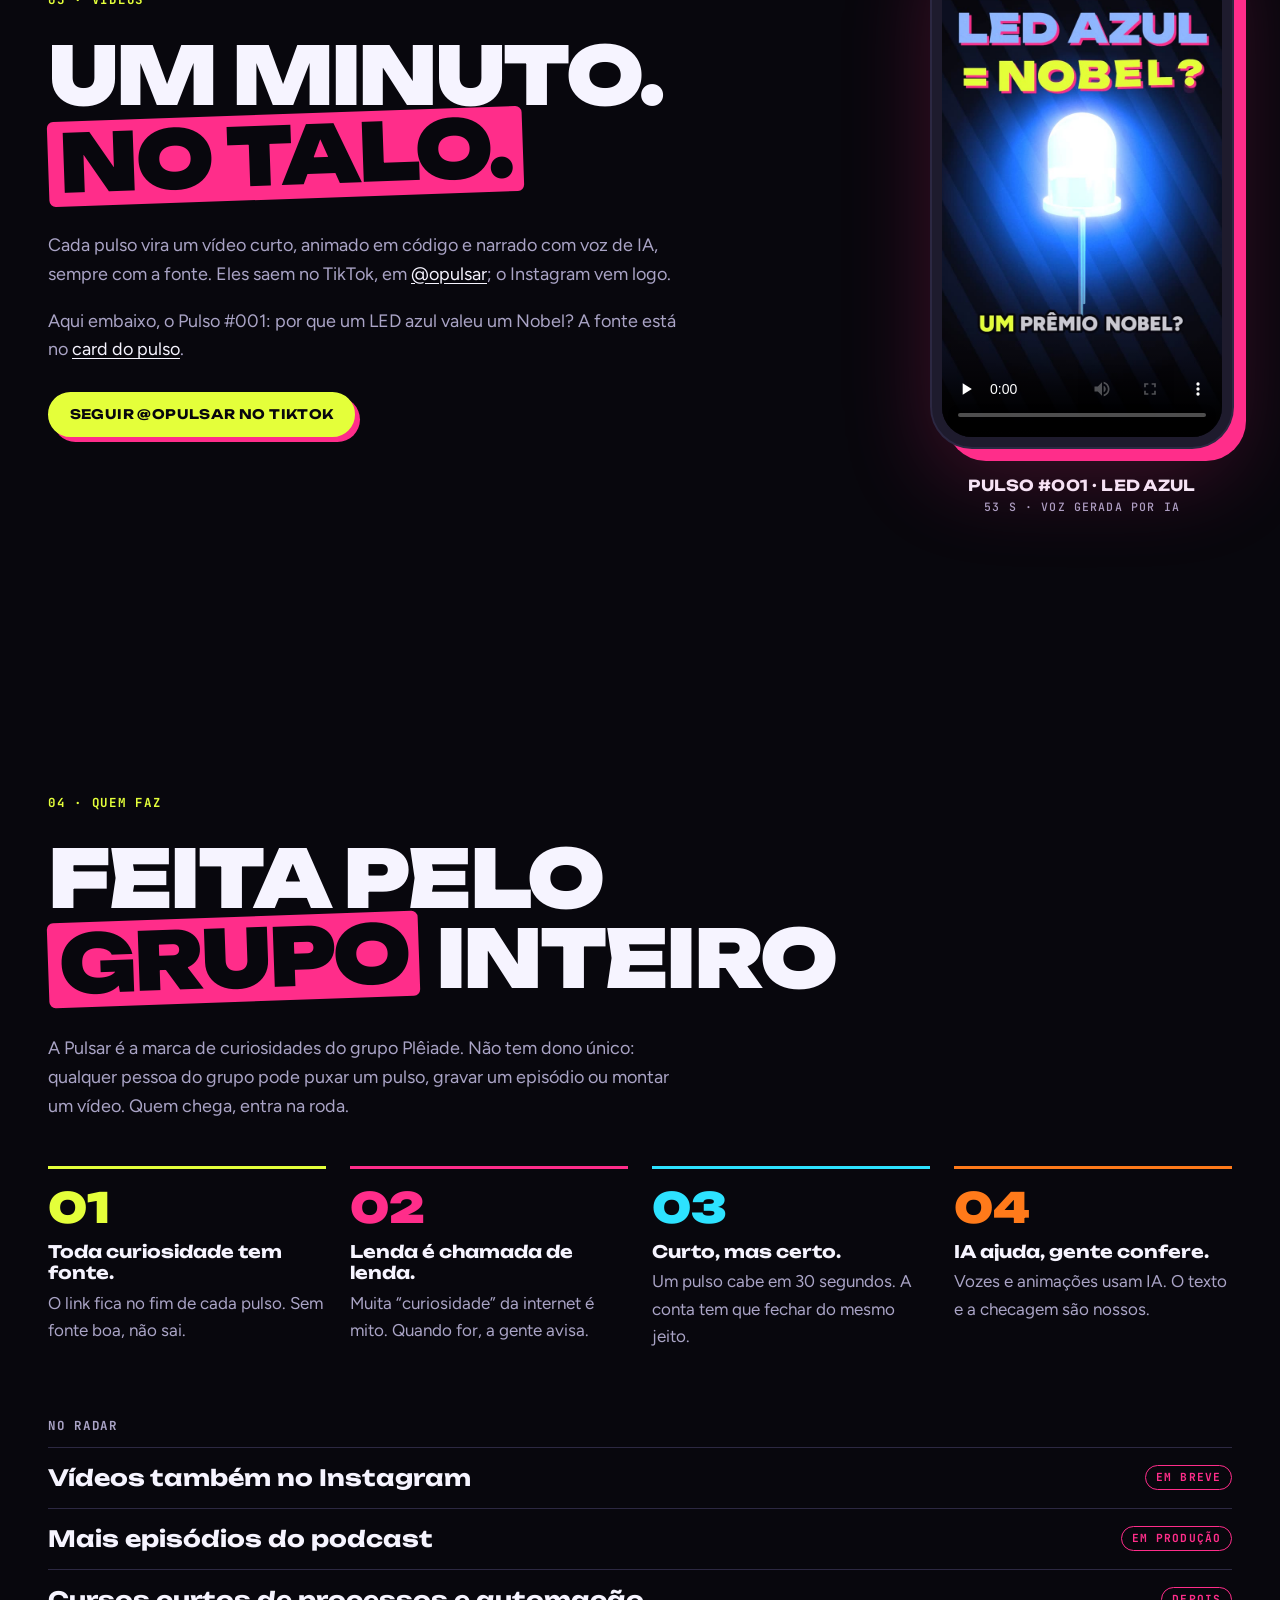
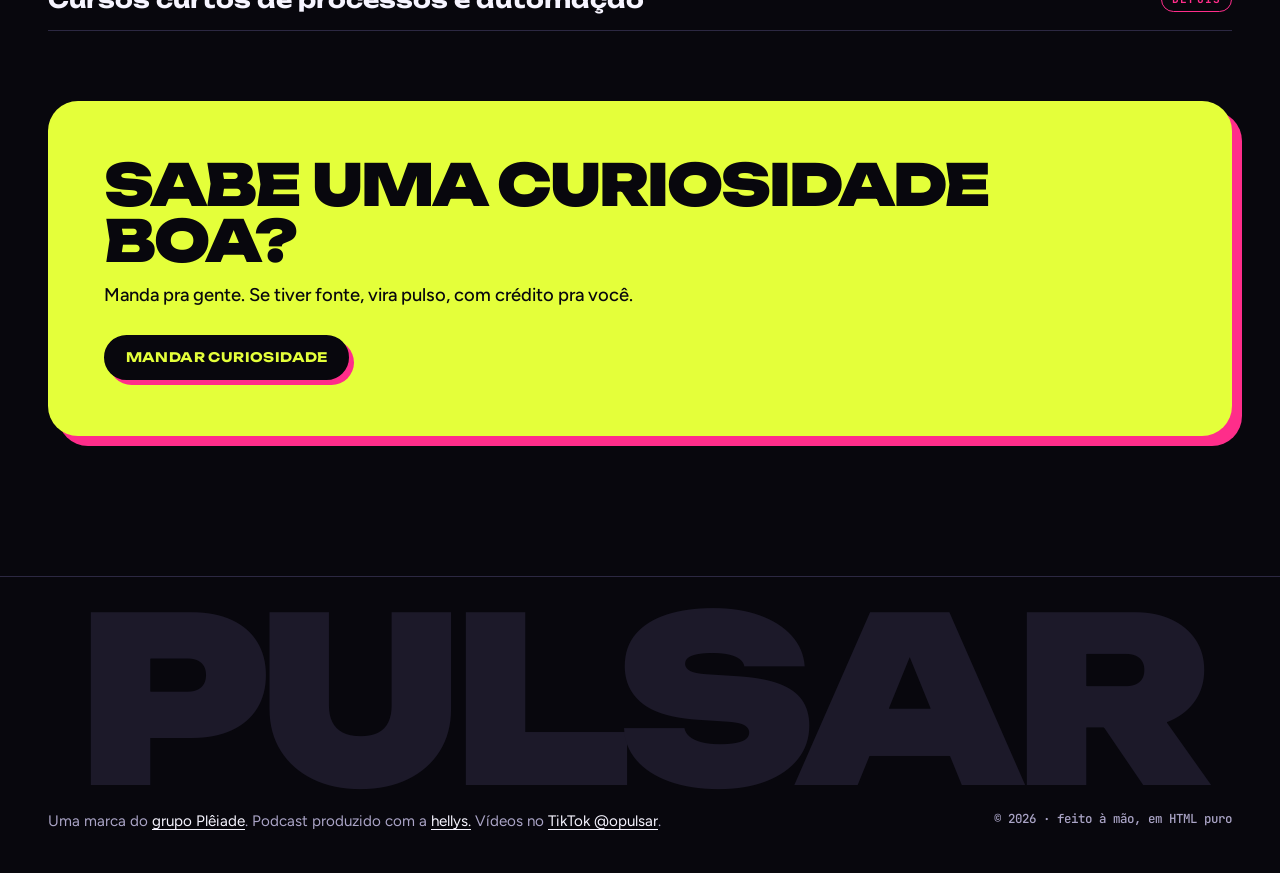
==== commit e6f3420f: "Pulsos #010 a #018 na ordem dos vídeos Entram os cards do carro do Elon (#010), do texto invisível n" ====
--- a/public/index.html
+++ b/public/index.html
@@ -90,7 +90,7 @@
 
   <div class="faixas" aria-hidden="true">
     <div class="faixa faixa-a"><div class="faixa-trilho">
-      <span>LED azul ✦ COBOL ✦ dia zero ✦ gotas de estanho ✦ satélite no celular ✦ homenzinhos verdes ✦ capa de disco ✦ Sputnik ✦ a estrela de 1054 ✦ </span><span>LED azul ✦ COBOL ✦ dia zero ✦ gotas de estanho ✦ satélite no celular ✦ homenzinhos verdes ✦ capa de disco ✦ Sputnik ✦ a estrela de 1054 ✦ </span>
+      <span>LED azul ✦ COBOL ✦ dia zero ✦ gotas de estanho ✦ satélite no celular ✦ homenzinhos verdes ✦ capa de disco ✦ Sputnik ✦ a estrela de 1054 ✦ carro do Elon ✦ texto invisível ✦ falha do PHP ✦ tela que dobra ✦ bug de 1947 ✦ código de barras ✦ GPS e Einstein ✦ primeiro site ✦ arroba ✦ </span><span>LED azul ✦ COBOL ✦ dia zero ✦ gotas de estanho ✦ satélite no celular ✦ homenzinhos verdes ✦ capa de disco ✦ Sputnik ✦ a estrela de 1054 ✦ carro do Elon ✦ texto invisível ✦ falha do PHP ✦ tela que dobra ✦ bug de 1947 ✦ código de barras ✦ GPS e Einstein ✦ primeiro site ✦ arroba ✦ </span>
     </div></div>
     <div class="faixa faixa-b"><div class="faixa-trilho">
       <span>sempre com fonte ✦ curto mas certo ✦ lenda é lenda ✦ ouça ✦ leia ✦ assista ✦ </span><span>sempre com fonte ✦ curto mas certo ✦ lenda é lenda ✦ ouça ✦ leia ✦ assista ✦ </span>
@@ -243,85 +243,141 @@
         <span class="card-mais" aria-hidden="true">+</span>
       </li>
 
-      <li class="card revela" id="pulso-010" style="--cor: var(--pulso)">
+      <li class="card revela" id="pulso-010" style="--cor: var(--brasa)">
         <div class="card-cabeca">
           <span class="card-num">Pulso #010</span>
-          <h3 class="card-titulo"><button type="button" aria-expanded="false" aria-controls="pulso-010-corpo">O primeiro bug era um inseto de verdade?</button></h3>
+          <h3 class="card-titulo"><button type="button" aria-expanded="false" aria-controls="pulso-010-corpo">O carro do Elon Musk voou?</button></h3>
+          <p class="card-gancho">Mais ou menos: ele pulou. Com sucção e jatos de gás frio.</p>
+        </div>
+        <div class="card-corpo" id="pulso-010-corpo"><div>
+          <p>Em outubro de 2026, a Tesla mostrou o novo Roadster numa base da SpaceX, no Texas. O carro subiu uma rampa curva de cabeça para baixo, saltou, deu uma cambalhota no ar por cima de outros carros e pousou sobre as rodas.</p>
+          <p>São dois truques: ventiladores embaixo do carro sugam o ar e grudam ele no chão, e propulsores de gás frio, a mesma ideia que a SpaceX usa para virar foguetes, empurram o carro para cima. Não tem fogo: é ar comprimido. A produção está prevista para 2028, e ele ainda não está liberado para as ruas.</p>
+          <p class="fonte">Fontes: <a href="https://www.deseret.com/business/2026/10/16/new-tesla-roadster-flies-several-meters-in-the-air-at-texas-exhibition" target="_blank" rel="noopener">Deseret News</a> · <a href="https://click2houston.com/news/local/2026/10/16/tesla-unveils-new-roadster-with-rocket-style-thrusters-targets-2028-production" target="_blank" rel="noopener">KPRC Click2Houston</a></p>
+          <div class="card-acoes"><a class="card-compartilhar" href="https://www.tiktok.com/@opulsar" target="_blank" rel="noopener">Ver no TikTok</a><button class="card-compartilhar" type="button">Compartilhar</button></div>
+        </div></div>
+        <span class="card-mais" aria-hidden="true">+</span>
+      </li>
+      <li class="card revela" id="pulso-011" style="--cor: var(--pulso)">
+        <div class="card-cabeca">
+          <span class="card-num">Pulso #011</span>
+          <h3 class="card-titulo"><button type="button" aria-expanded="false" aria-controls="pulso-011-corpo">Dá para enganar a IA de um tribunal com texto invisível?</button></h3>
+          <p class="card-gancho">Tentaram. O STJ percebeu e aplicou multa de R$ 20 mil.</p>
+        </div>
+        <div class="card-corpo" id="pulso-011-corpo"><div>
+          <p>Em outubro de 2026, a 1ª Turma do STJ multou advogados que esconderam comandos para a inteligência artificial do tribunal dentro de um recurso. Um dos trechos estava no rodapé, na mesma cor da faixa decorativa: a olho nu, ninguém lia. A IA, que lê o texto todo, leria.</p>
+          <p>O comando pedia para a IA concluir que o recurso devia ser aceito por inteiro. Isso se chama injeção de comando (<i>prompt injection</i>). Para o tribunal, esconder a ordem já é o problema, mesmo sem efeito no julgamento. O caso foi para a OAB do Paraná e para o Ministério Público Federal.</p>
+          <p class="fonte">Fontes: <a href="https://olhardigital.com.br/2026/10/21/inteligencia-artificial/stj-multa-advogados-por-tentar-manipular-ia-com-comandos-ocultos/" target="_blank" rel="noopener">Olhar Digital</a> · <a href="https://convergenciadigital.com.br/inovacao/stj-impoe-a-maior-multa-ja-aplicada-ao-uso-de-comandos-ocultos-de-ia-em-peticao/" target="_blank" rel="noopener">Convergência Digital</a></p>
+          <div class="card-acoes"><a class="card-compartilhar" href="https://www.tiktok.com/@opulsar" target="_blank" rel="noopener">Ver no TikTok</a><button class="card-compartilhar" type="button">Compartilhar</button></div>
+        </div></div>
+        <span class="card-mais" aria-hidden="true">+</span>
+      </li>
+      <li class="card revela" id="pulso-012" style="--cor: var(--raio)">
+        <div class="card-cabeca">
+          <span class="card-num">Pulso #012</span>
+          <h3 class="card-titulo"><button type="button" aria-expanded="false" aria-controls="pulso-012-corpo">Por que sites do governo saíram do ar de propósito?</button></h3>
+          <p class="card-gancho">Duas falhas graves no PHP, a linguagem que monta a maioria dos sites.</p>
+        </div>
+        <div class="card-corpo" id="pulso-012-corpo"><div>
+          <p>O PHP é a “cozinha” de um site: ele monta a página no servidor antes de ela chegar no seu celular. Segundo a W3Techs, ele roda em 69,2% dos sites cuja linguagem do servidor é conhecida.</p>
+          <p>Em outubro de 2026, o CTIR Gov alertou para duas falhas críticas que deixam um estranho dar ordens ao servidor sem senha (execução remota de código). A orientação era atualizar com urgência e, se não desse na hora, fechar o acesso pela internet. Por isso alguns sites de governos e tribunais saíram do ar.</p>
+          <p class="fonte">Fontes: <a href="https://convergenciadigital.com.br/governo/governo-manda-fazer-atualizacao-urgente-e-ate-tirar-do-ar-sites-por-conta-das-vulnerabilidades-no-php/" target="_blank" rel="noopener">Convergência Digital</a> · <a href="https://www.otempo.com.br/brasil/2026/10/22/falha-de-seguranca-faz-governos-e-tribunais-no-brasil-tirarem-sites-do-ar" target="_blank" rel="noopener">O Tempo</a> · <a href="https://w3techs.com/technologies/details/pl-php" target="_blank" rel="noopener">W3Techs</a></p>
+          <div class="card-acoes"><a class="card-compartilhar" href="https://www.tiktok.com/@opulsar" target="_blank" rel="noopener">Ver no TikTok</a><button class="card-compartilhar" type="button">Compartilhar</button></div>
+        </div></div>
+        <span class="card-mais" aria-hidden="true">+</span>
+      </li>
+      <li class="card revela" id="pulso-013" style="--cor: var(--choque)">
+        <div class="card-cabeca">
+          <span class="card-num">Pulso #013</span>
+          <h3 class="card-titulo"><button type="button" aria-expanded="false" aria-controls="pulso-013-corpo">Como uma tela de vidro dobra sem quebrar?</button></h3>
+          <p class="card-gancho">Sendo fina o bastante. E o iPhone Duo, o primeiro iPhone dobrável, chegou em outubro.</p>
+        </div>
+        <div class="card-corpo" id="pulso-013-corpo"><div>
+          <p>Vidro comum é duro, mas não estica: ao dobrar, a parte de fora é puxada e racha. Quanto mais fino, mais ele curva sem quebrar. Nos dobráveis, a tela leva um vidro ultrafino; o da Samsung, por exemplo, tem 30 micrômetros, menos que um fio de cabelo.</p>
+          <p>Embaixo fica a tela OLED, em que cada ponto acende sozinho, sem placa de luz atrás; por isso ela pode ser feita sobre plástico flexível. No iPhone Duo, lançado em 23 de outubro de 2026, a tela interna tem 7,6 polegadas e a externa, 5,4. Aberto, ele tem 5,2 mm de espessura; fechado, 11,3.</p>
+          <p class="fonte">Fontes: <a href="https://www.apple.com/newsroom/2026/10/iphone-duo-arrives-at-apple-store-locations-worldwide/" target="_blank" rel="noopener">Apple (newsroom)</a> · <a href="https://www.apple.com/iphone-duo/specs/" target="_blank" rel="noopener">Apple (especificações)</a> · <a href="https://www.samsung.com/uk/support/mobile-devices/what-is-the-foldable-display-and-protective-film-on-my-smartphone/" target="_blank" rel="noopener">Samsung</a></p>
+          <div class="card-acoes"><a class="card-compartilhar" href="https://www.tiktok.com/@opulsar" target="_blank" rel="noopener">Ver no TikTok</a><button class="card-compartilhar" type="button">Compartilhar</button></div>
+        </div></div>
+        <span class="card-mais" aria-hidden="true">+</span>
+      </li>
+      <li class="card revela" id="pulso-014" style="--cor: var(--pulso)">
+        <div class="card-cabeca">
+          <span class="card-num">Pulso #014</span>
+          <h3 class="card-titulo"><button type="button" aria-expanded="false" aria-controls="pulso-014-corpo">O primeiro bug era um inseto de verdade?</button></h3>
           <p class="card-gancho">Em 1947, uma mariposa travou um computador. E foi colada no caderno de bordo.</p>
         </div>
-        <div class="card-corpo" id="pulso-010-corpo"><div>
+        <div class="card-corpo" id="pulso-014-corpo"><div>
           <p>Em 9 de setembro de 1947, a equipe do Harvard Mark II achou uma mariposa presa no relé 70 do painel F. Ela foi colada no diário de operação, com a anotação “First actual case of bug being found”: o primeiro caso de um bug de verdade.</p>
           <p>A piada só funciona porque engenheiros já chamavam defeito de “bug” desde o século 19. Dessa vez, era literal. Grace Hopper trabalhava nessa equipe e adorava contar a história, mas o próprio Smithsonian diz que o caderno provavelmente não era dela.</p>
           <p>A página, com a mariposa, está no Museu Nacional de História Americana, em Washington.</p>
           <p class="fonte">Fontes: <a href="https://www.si.edu/object/log-book-computer-bug:nmah_334663" target="_blank" rel="noopener">Smithsonian</a> · <a href="https://daily.jstor.org/the-bug-in-the-computer-bug-story/" target="_blank" rel="noopener">JSTOR Daily</a></p>
-          <div class="card-acoes"><button class="card-compartilhar" type="button">Compartilhar</button></div>
-        </div></div>
-        <span class="card-mais" aria-hidden="true">+</span>
-      </li>
-
-      <li class="card revela" id="pulso-011" style="--cor: var(--choque)">
-        <div class="card-cabeca">
-          <span class="card-num">Pulso #011</span>
-          <h3 class="card-titulo"><button type="button" aria-expanded="false" aria-controls="pulso-011-corpo">Qual foi o primeiro produto vendido com código de barras?</button></h3>
+          <div class="card-acoes"><a class="card-compartilhar" href="https://www.tiktok.com/@opulsar" target="_blank" rel="noopener">Ver no TikTok</a><button class="card-compartilhar" type="button">Compartilhar</button></div>
+        </div></div>
+        <span class="card-mais" aria-hidden="true">+</span>
+      </li>
+
+      <li class="card revela" id="pulso-015" style="--cor: var(--choque)">
+        <div class="card-cabeca">
+          <span class="card-num">Pulso #015</span>
+          <h3 class="card-titulo"><button type="button" aria-expanded="false" aria-controls="pulso-015-corpo">Qual foi o primeiro produto vendido com código de barras?</button></h3>
           <p class="card-gancho">Um pacote de chiclete. Custou 67 centavos de dólar.</p>
         </div>
-        <div class="card-corpo" id="pulso-011-corpo"><div>
+        <div class="card-corpo" id="pulso-015-corpo"><div>
           <p>Às 8h01 de 26 de junho de 1974, no mercado Marsh de Troy, em Ohio (EUA), um pacote com 10 chicletes Juicy Fruit passou pelo leitor. Foi a primeira compra registrada com o código UPC, aquele das barras pretas e brancas que até hoje está em quase tudo.</p>
           <p>O pacote custou US$ 0,67 e foi parar no Smithsonian.</p>
           <p class="fonte">Fontes: <a href="https://en.wikipedia.org/wiki/Universal_Product_Code" target="_blank" rel="noopener">Wikipedia (UPC)</a> · <a href="https://www.hmdb.org/m.asp?m=252408" target="_blank" rel="noopener">placa histórica em Troy (HMdb)</a></p>
-          <div class="card-acoes"><button class="card-compartilhar" type="button">Compartilhar</button></div>
-        </div></div>
-        <span class="card-mais" aria-hidden="true">+</span>
-      </li>
-
-      <li class="card revela" id="pulso-012" style="--cor: var(--brasa)">
-        <div class="card-cabeca">
-          <span class="card-num">Pulso #012</span>
-          <h3 class="card-titulo"><button type="button" aria-expanded="false" aria-controls="pulso-012-corpo">O GPS precisa do Einstein pra funcionar?</button></h3>
+          <div class="card-acoes"><a class="card-compartilhar" href="https://www.tiktok.com/@opulsar" target="_blank" rel="noopener">Ver no TikTok</a><button class="card-compartilhar" type="button">Compartilhar</button></div>
+        </div></div>
+        <span class="card-mais" aria-hidden="true">+</span>
+      </li>
+
+      <li class="card revela" id="pulso-016" style="--cor: var(--brasa)">
+        <div class="card-cabeca">
+          <span class="card-num">Pulso #016</span>
+          <h3 class="card-titulo"><button type="button" aria-expanded="false" aria-controls="pulso-016-corpo">O GPS precisa do Einstein pra funcionar?</button></h3>
           <p class="card-gancho">Os relógios dos satélites andam mais rápido que os nossos. E isso tem conta.</p>
         </div>
-        <div class="card-corpo" id="pulso-012-corpo"><div>
+        <div class="card-corpo" id="pulso-016-corpo"><div>
           <p>Os satélites do GPS voam a uns 20 mil km de altura, a quase 4 km por segundo. Pela relatividade restrita, a velocidade atrasa os relógios deles em uns 7 microssegundos por dia. Pela relatividade geral, a gravidade mais fraca lá em cima adianta em uns 45. Saldo: 38 microssegundos por dia a mais.</p>
           <p>Parece nada, mas o GPS calcula distância pelo tempo que o sinal leva pra chegar, e a luz anda uns 11 km em 38 microssegundos. Por isso os relógios saem da Terra já ajustados pra compensar.</p>
           <p class="fonte">Fonte: <a href="https://www.astronomy.ohio-state.edu/pogge.1/Ast162/Unit5/gps.html" target="_blank" rel="noopener">Richard Pogge, Ohio State University</a></p>
-          <div class="card-acoes"><button class="card-compartilhar" type="button">Compartilhar</button></div>
-        </div></div>
-        <span class="card-mais" aria-hidden="true">+</span>
-      </li>
-
-      <li class="card revela" id="pulso-013" style="--cor: var(--raio)">
-        <div class="card-cabeca">
-          <span class="card-num">Pulso #013</span>
-          <h3 class="card-titulo"><button type="button" aria-expanded="false" aria-controls="pulso-013-corpo">O primeiro site do mundo ainda está no ar?</button></h3>
+          <div class="card-acoes"><a class="card-compartilhar" href="https://www.tiktok.com/@opulsar" target="_blank" rel="noopener">Ver no TikTok</a><button class="card-compartilhar" type="button">Compartilhar</button></div>
+        </div></div>
+        <span class="card-mais" aria-hidden="true">+</span>
+      </li>
+
+      <li class="card revela" id="pulso-017" style="--cor: var(--raio)">
+        <div class="card-cabeca">
+          <span class="card-num">Pulso #017</span>
+          <h3 class="card-titulo"><button type="button" aria-expanded="false" aria-controls="pulso-017-corpo">O primeiro site do mundo ainda está no ar?</button></h3>
           <p class="card-gancho">Está. E dá pra abrir agora mesmo.</p>
         </div>
-        <div class="card-corpo" id="pulso-013-corpo"><div>
+        <div class="card-corpo" id="pulso-017-corpo"><div>
           <p>A web nasceu no CERN, o laboratório europeu de física de partículas, com Tim Berners-Lee. Em 2013, o CERN colocou de volta, no endereço original, uma cópia de 1992 da primeira página: a que explicava o próprio projeto World Wide Web. Só texto e link, nenhuma imagem.</p>
           <p>Vale a visita: <a href="http://info.cern.ch/hypertext/WWW/TheProject.html" target="_blank" rel="noopener">info.cern.ch</a>.</p>
           <p class="fonte">Fonte: <a href="https://www.w3.org/community/webhistory/2013/04/03/restoring-the-first-website" target="_blank" rel="noopener">W3C, “Restoring the first website”</a></p>
-          <div class="card-acoes"><button class="card-compartilhar" type="button">Compartilhar</button></div>
-        </div></div>
-        <span class="card-mais" aria-hidden="true">+</span>
-      </li>
-
-      <li class="card revela" id="pulso-014" style="--cor: var(--choque)">
-        <div class="card-cabeca">
-          <span class="card-num">Pulso #014</span>
-          <h3 class="card-titulo"><button type="button" aria-expanded="false" aria-controls="pulso-014-corpo">Por que todo <span class="junto">e-mail</span> tem um @?</button></h3>
+          <div class="card-acoes"><a class="card-compartilhar" href="https://www.tiktok.com/@opulsar" target="_blank" rel="noopener">Ver no TikTok</a><button class="card-compartilhar" type="button">Compartilhar</button></div>
+        </div></div>
+        <span class="card-mais" aria-hidden="true">+</span>
+      </li>
+
+      <li class="card revela" id="pulso-018" style="--cor: var(--choque)">
+        <div class="card-cabeca">
+          <span class="card-num">Pulso #018</span>
+          <h3 class="card-titulo"><button type="button" aria-expanded="false" aria-controls="pulso-018-corpo">Por que todo <span class="junto">e-mail</span> tem um @?</button></h3>
           <p class="card-gancho">Foi a escolha rápida de um engenheiro, em 1971.</p>
         </div>
-        <div class="card-corpo" id="pulso-014-corpo"><div>
+        <div class="card-corpo" id="pulso-018-corpo"><div>
           <p>Em 1971, Ray Tomlinson mandou a primeira mensagem entre dois computadores pela ARPANET, a rede que deu origem à internet. As duas máquinas estavam lado a lado, na mesma sala.</p>
           <p>Ele precisava separar o nome da pessoa do nome do computador e escolheu o @, um símbolo pouco usado que em inglês se lê “at” (em): fulano @ máquina. E o que dizia a mensagem? Nem ele lembrava; contou que devia ser algo como QWERTYUIOP.</p>
           <p class="fonte">Fonte: <a href="https://www.computinghistory.org.uk/det/1787/Ray-Tomlinson/" target="_blank" rel="noopener">Centre for Computing History</a></p>
-          <div class="card-acoes"><button class="card-compartilhar" type="button">Compartilhar</button></div>
+          <div class="card-acoes"><a class="card-compartilhar" href="https://www.tiktok.com/@opulsar" target="_blank" rel="noopener">Ver no TikTok</a><button class="card-compartilhar" type="button">Compartilhar</button></div>
         </div></div>
         <span class="card-mais" aria-hidden="true">+</span>
       </li>
 
       <li class="card convite revela" style="--cor: var(--pulso)">
         <div class="card-cabeca">
-          <span class="card-num">Pulso #015</span>
+          <span class="card-num">Pulso #019</span>
           <h3 class="card-titulo"><a href="mailto:guilherme.hellys1@gmail.com?subject=Curiosidade%20para%20a%20Pulsar">O próximo pode ser seu</a></h3>
           <p class="card-gancho">Manda uma curiosidade com fonte. Se a conta fechar, vira pulso, com crédito pra você.</p>
         </div>
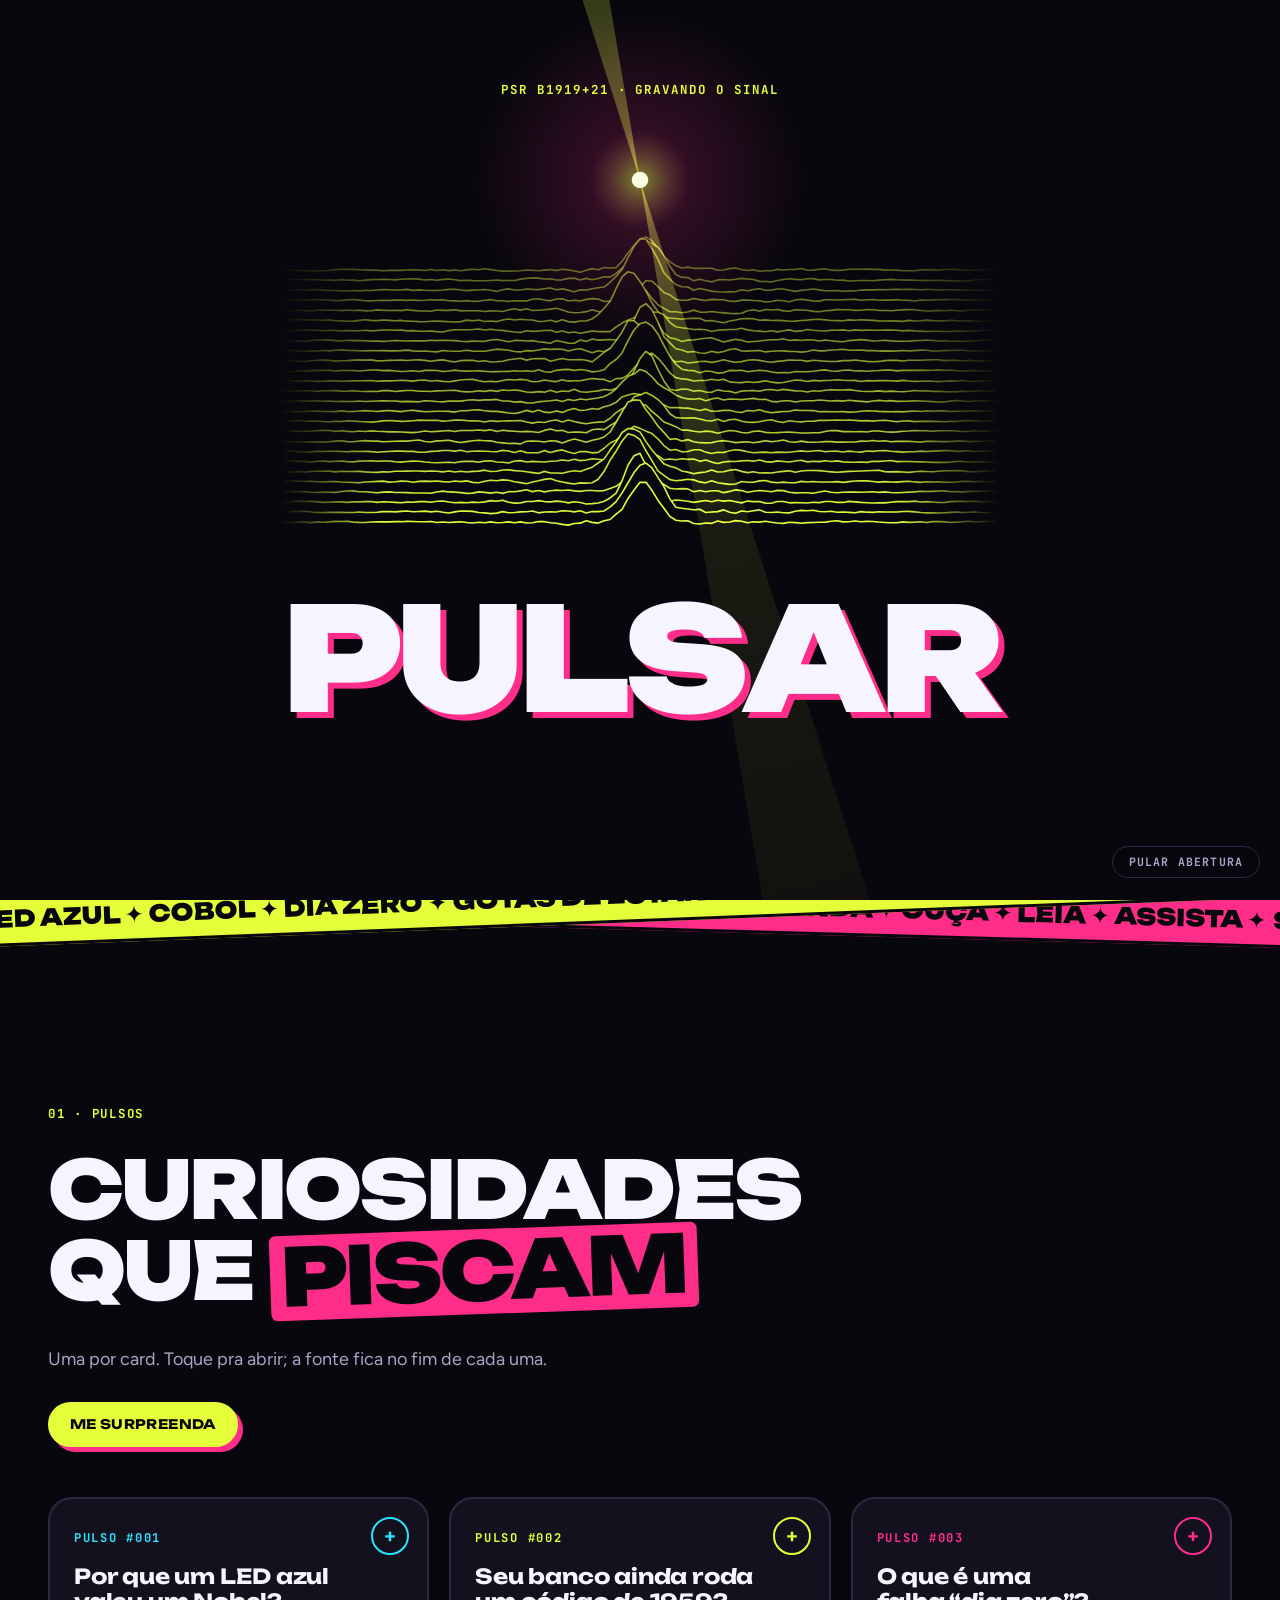
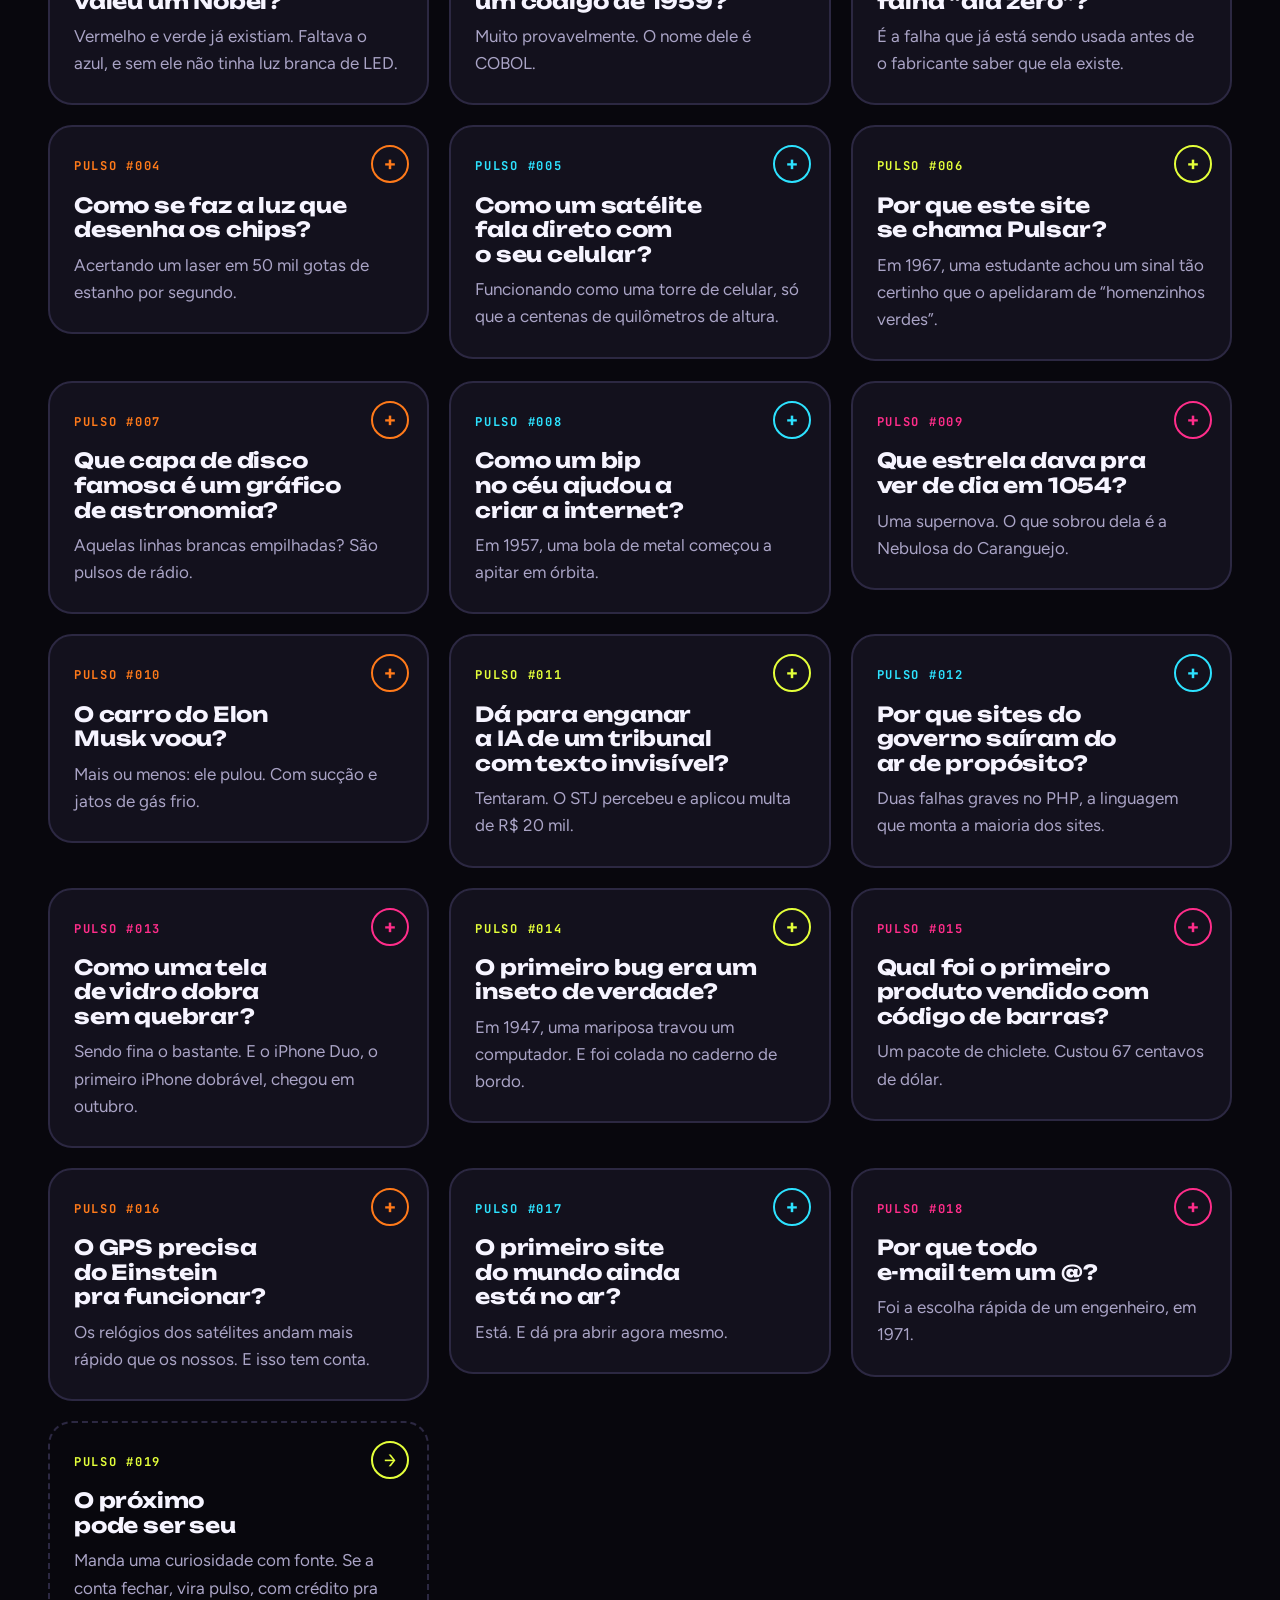
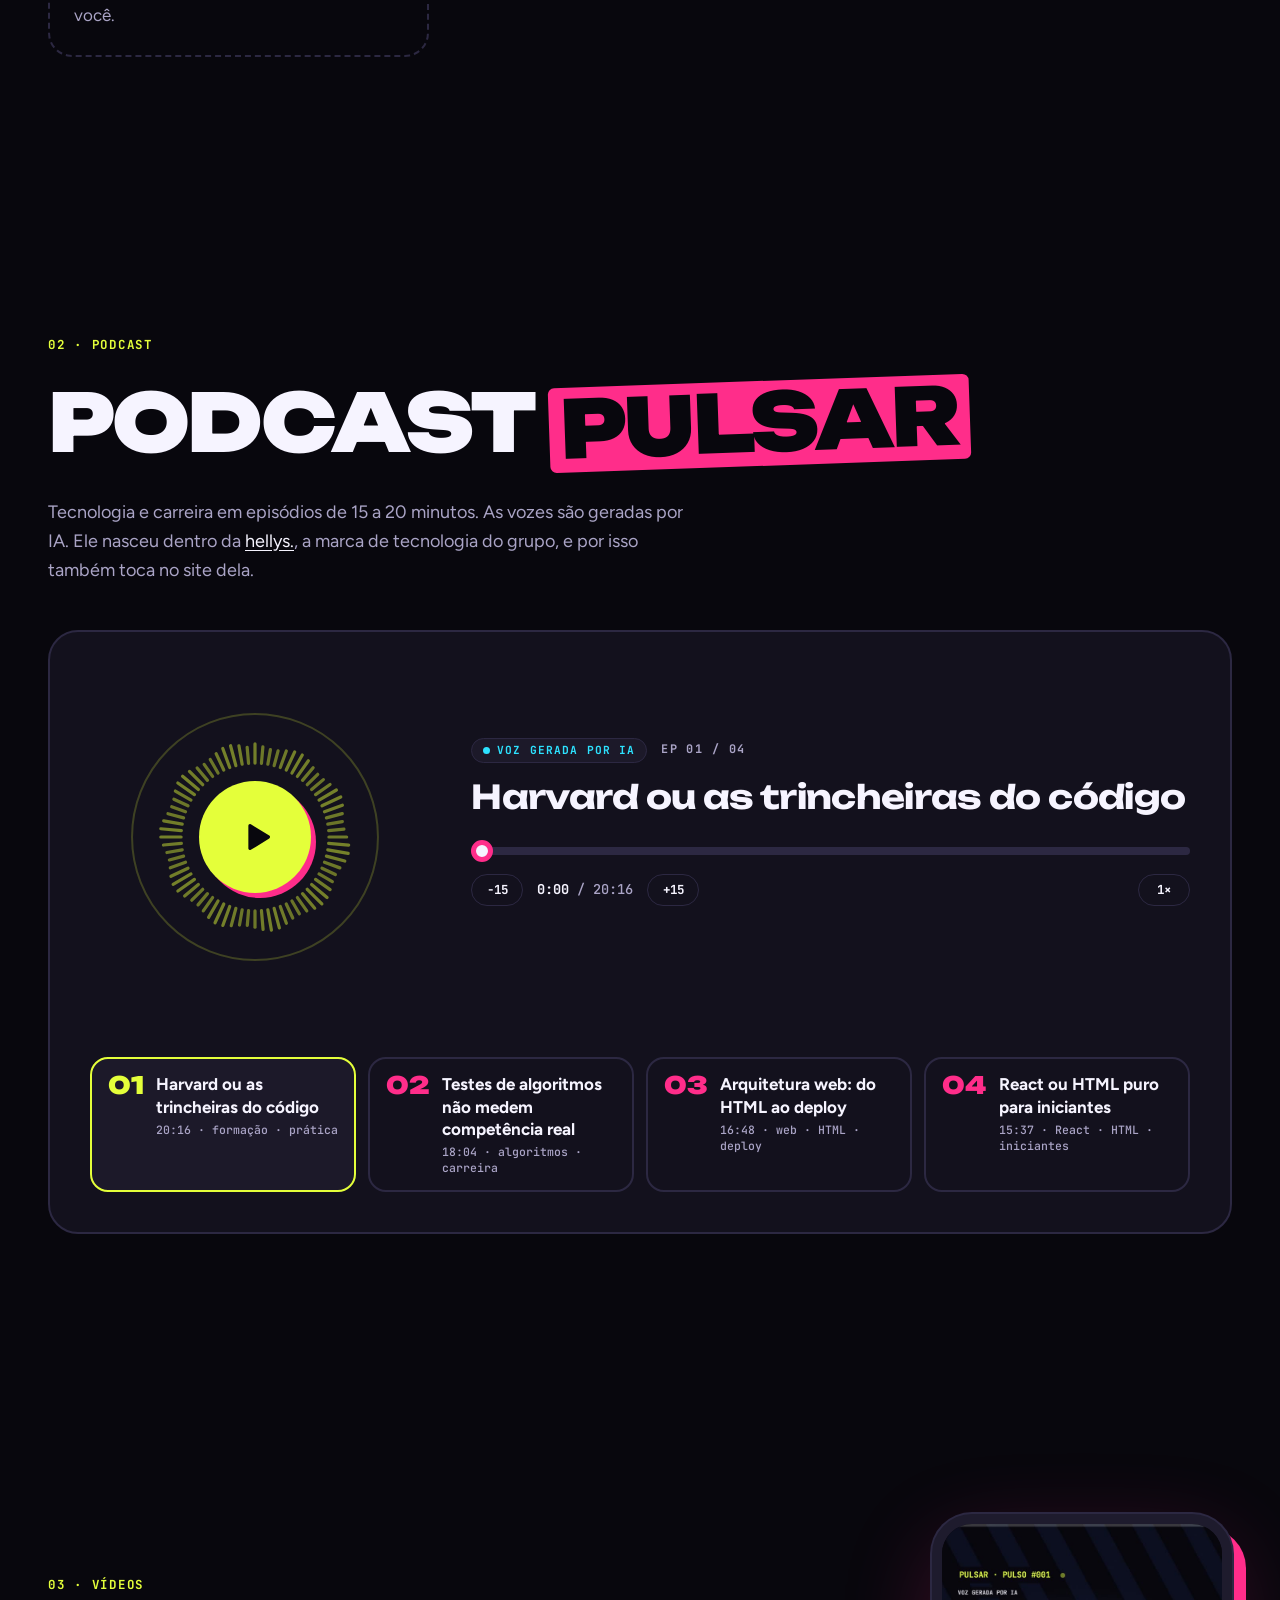
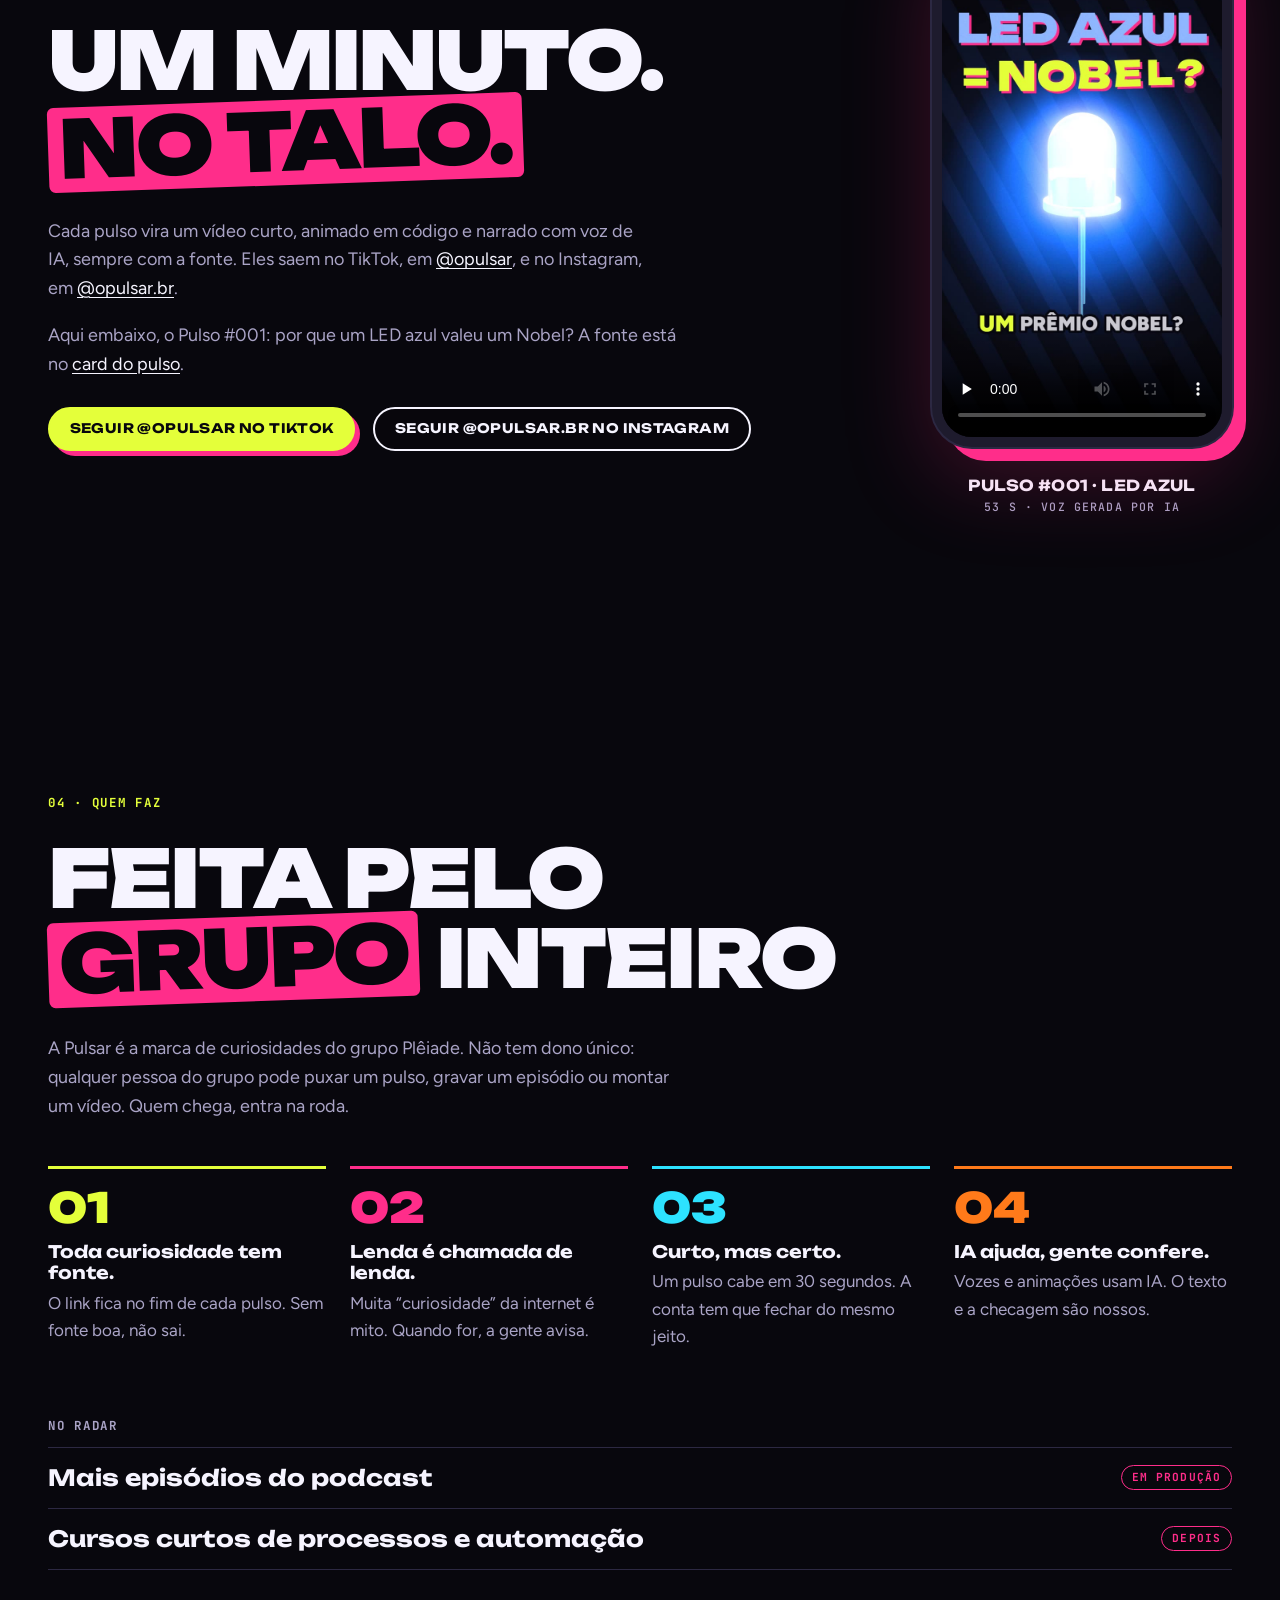
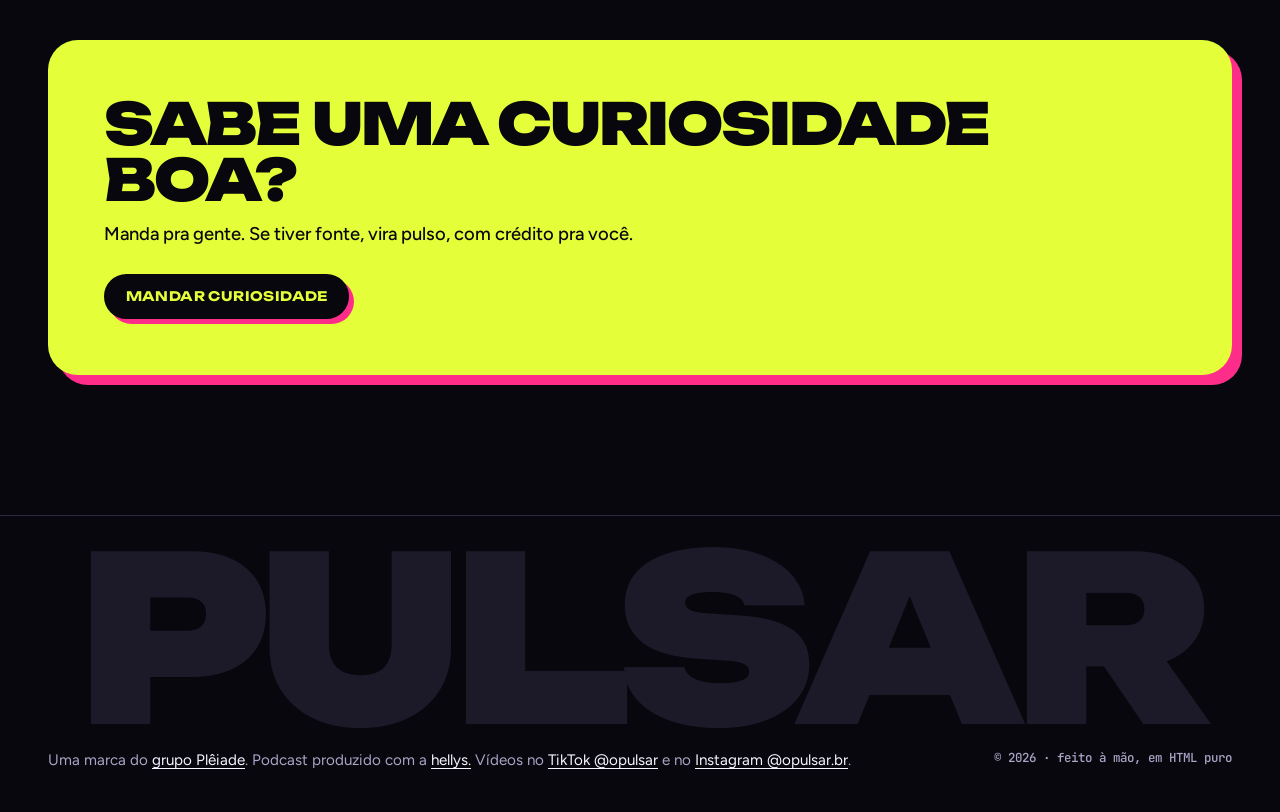
==== commit 9162ffb7: "Instagram @opulsar.br no site: menu, seção de vídeos e rodapé Co-Authored-By: Claude Opus 5.5 <norep" ====
--- a/public/index.html
+++ b/public/index.html
@@ -60,6 +60,7 @@
     <a href="#videos">Vídeos</a>
     <a href="#sobre">Quem faz</a>
     <a href="https://www.tiktok.com/@opulsar" target="_blank" rel="noopener">TikTok ↗</a>
+    <a href="https://www.instagram.com/opulsar.br/" target="_blank" rel="noopener">Instagram ↗</a>
   </nav>
 </header>
 
@@ -433,9 +434,9 @@
       <div class="secao-topo revela">
         <p class="kicker">03 · Vídeos</p>
         <h2 id="videos-titulo" class="titulo">Um minuto. <em>No talo.</em></h2>
-        <p class="sub">Cada pulso vira um vídeo curto, animado em código e narrado com voz de IA, sempre com a fonte. Eles saem no TikTok, em <a href="https://www.tiktok.com/@opulsar" target="_blank" rel="noopener">@opulsar</a>; o Instagram vem logo.</p>
+        <p class="sub">Cada pulso vira um vídeo curto, animado em código e narrado com voz de IA, sempre com a fonte. Eles saem no TikTok, em <a href="https://www.tiktok.com/@opulsar" target="_blank" rel="noopener">@opulsar</a>, e no Instagram, em <a href="https://www.instagram.com/opulsar.br/" target="_blank" rel="noopener">@opulsar.br</a>.</p>
         <p class="sub">Aqui embaixo, o Pulso #001: por que um LED azul valeu um Nobel? A fonte está no <a href="#pulso-001">card do pulso</a>.</p>
-        <p class="videos-seguir"><a class="botao botao-cheio" href="https://www.tiktok.com/@opulsar" target="_blank" rel="noopener">Seguir @opulsar no TikTok</a></p>
+        <p class="videos-seguir"><a class="botao botao-cheio" href="https://www.tiktok.com/@opulsar" target="_blank" rel="noopener">Seguir @opulsar no TikTok</a> <a class="botao botao-vazado" href="https://www.instagram.com/opulsar.br/" target="_blank" rel="noopener">Seguir @opulsar.br no Instagram</a></p>
       </div>
       <figure class="celular revela">
         <div class="celular-tela">
@@ -463,7 +464,6 @@
     <div class="vem revela">
       <h3 class="vem-titulo">No radar</h3>
       <ul class="vem-lista">
-        <li><span>Vídeos também no Instagram</span><i>em breve</i></li>
         <li><span>Mais episódios do podcast</span><i>em produção</i></li>
         <li><span>Cursos curtos de processos e automação</span><i>depois</i></li>
       </ul>
@@ -480,7 +480,7 @@
 <footer class="rodape">
   <p class="rodape-palavra" aria-hidden="true">Pulsar</p>
   <div class="rodape-linha">
-    <p>Uma marca do <a href="https://hellys-cpu.github.io/pleiade/">grupo Plêiade</a>. Podcast produzido com a <a href="https://hellys.dev.br/" target="_blank" rel="noopener">hellys.</a> Vídeos no <a href="https://www.tiktok.com/@opulsar" target="_blank" rel="noopener">TikTok @opulsar</a>.</p>
+    <p>Uma marca do <a href="https://hellys-cpu.github.io/pleiade/">grupo Plêiade</a>. Podcast produzido com a <a href="https://hellys.dev.br/" target="_blank" rel="noopener">hellys.</a> Vídeos no <a href="https://www.tiktok.com/@opulsar" target="_blank" rel="noopener">TikTok @opulsar</a> e no <a href="https://www.instagram.com/opulsar.br/" target="_blank" rel="noopener">Instagram @opulsar.br</a>.</p>
     <p class="rodape-nota">© 2026 · feito à mão, em HTML puro</p>
   </div>
 </footer>
--- a/public/estilo.css
+++ b/public/estilo.css
@@ -423,7 +423,7 @@
 .rodape-nota { font: 500 .78rem/1.6 var(--f-mono); }
 
 /* ---------- telas menores ---------- */
-.videos-seguir { margin: 28px 0 0; }
+.videos-seguir { margin: 28px 0 0; display: flex; flex-wrap: wrap; gap: 14px 18px; }
 @media (max-width: 860px) {
   .player { grid-template-columns: minmax(0, 1fr); }
   .player-palco { max-width: 260px; }
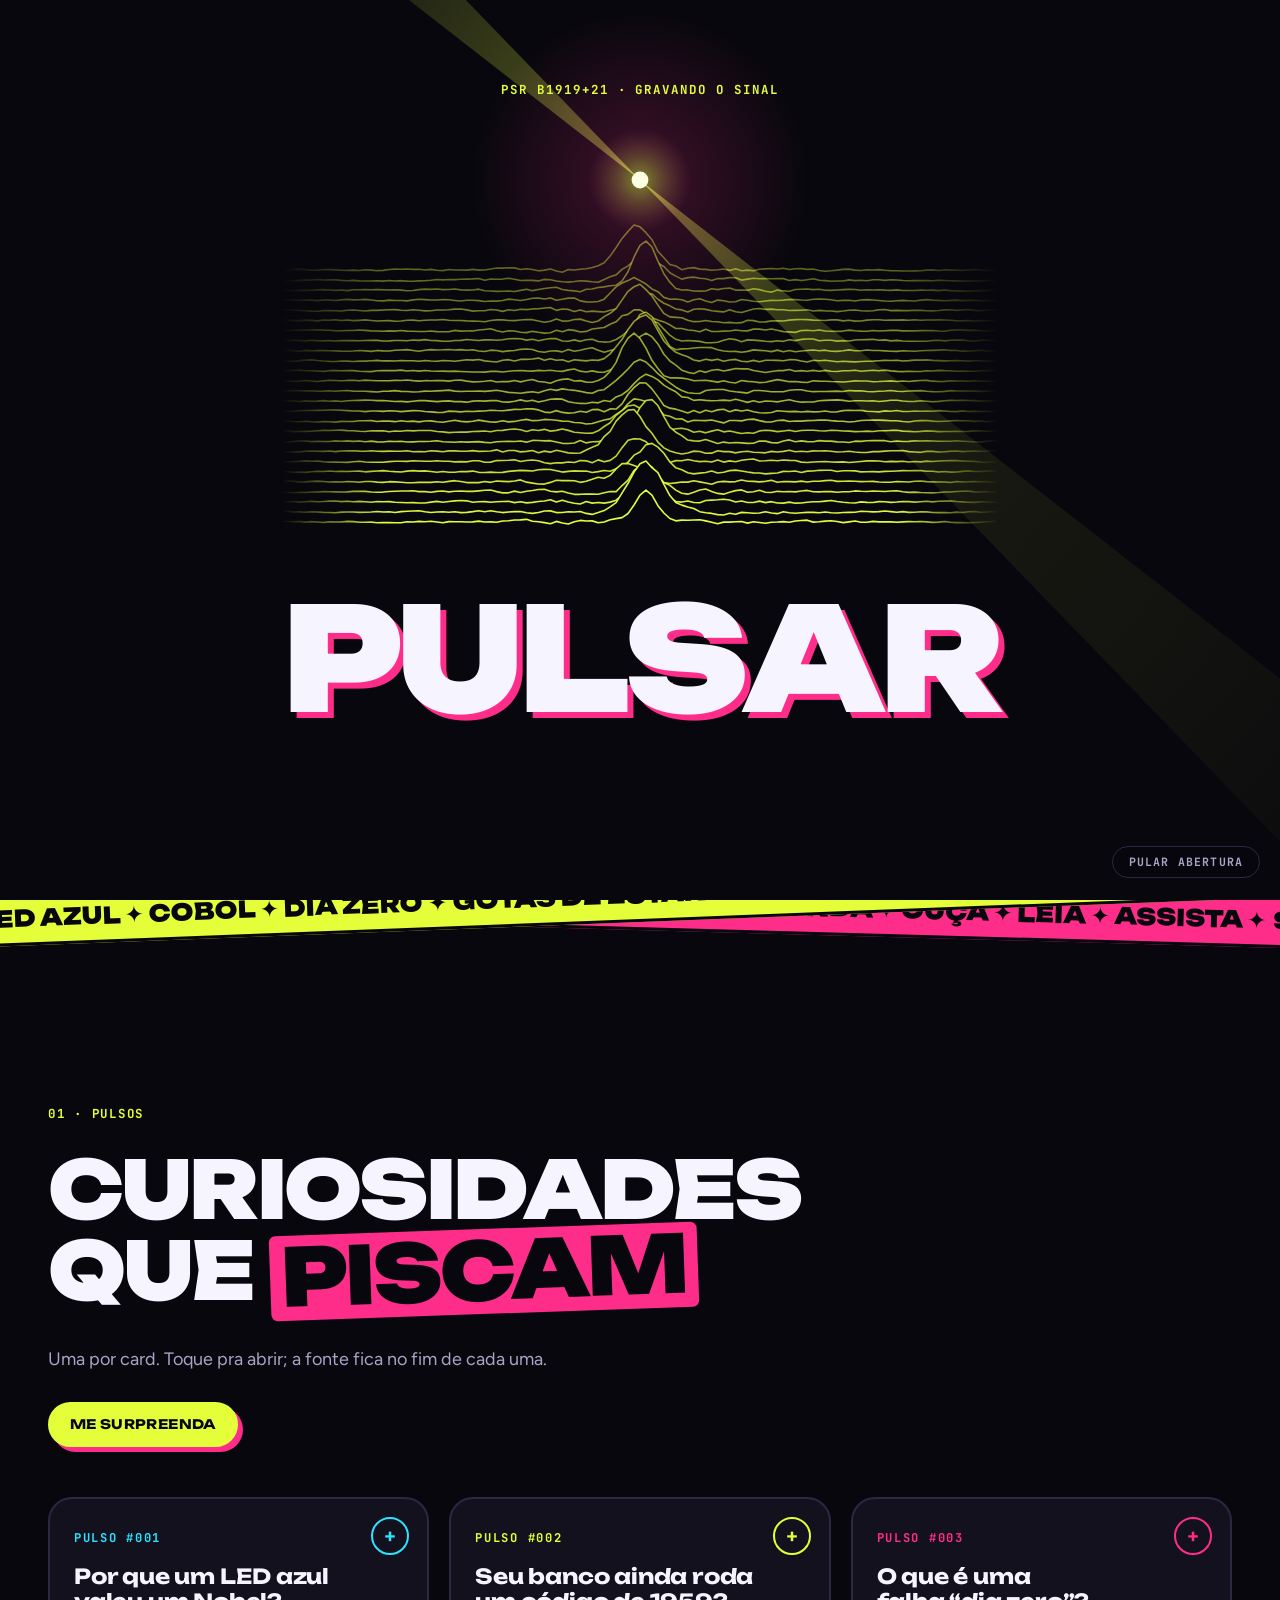
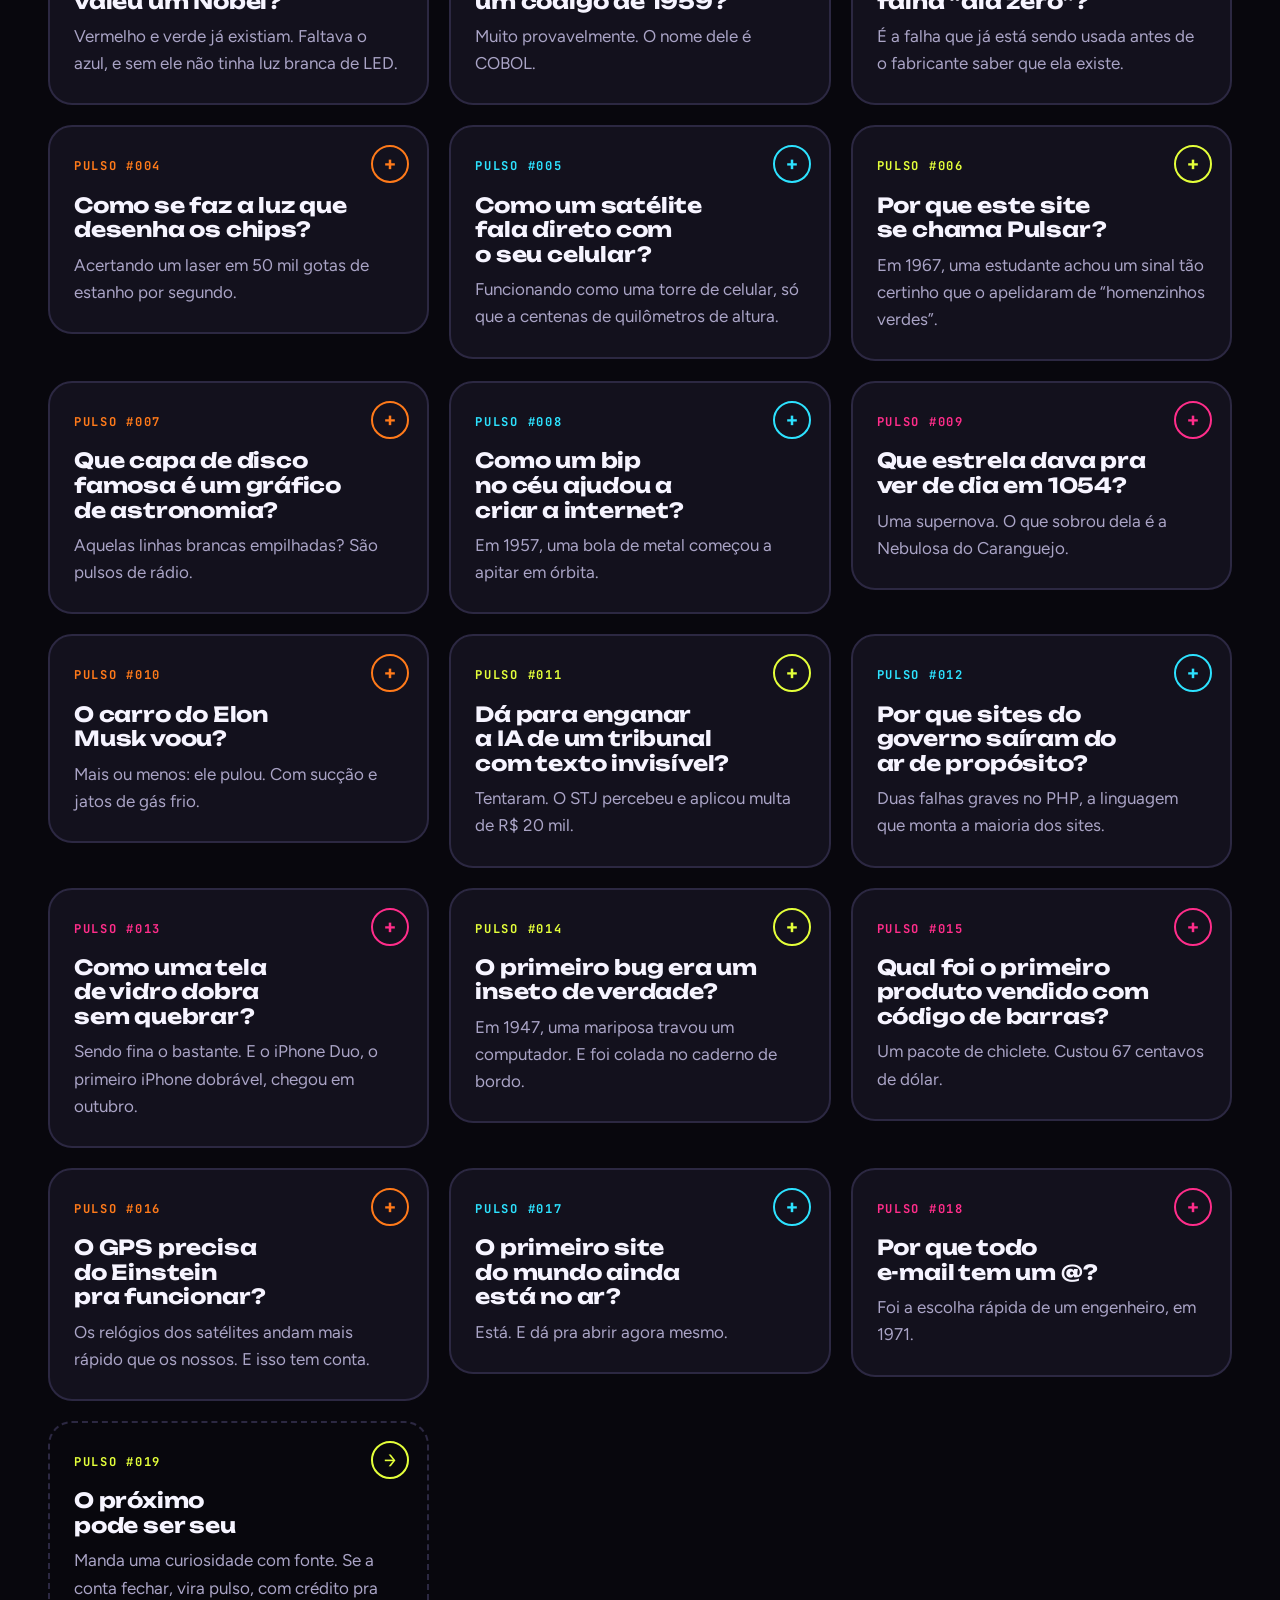
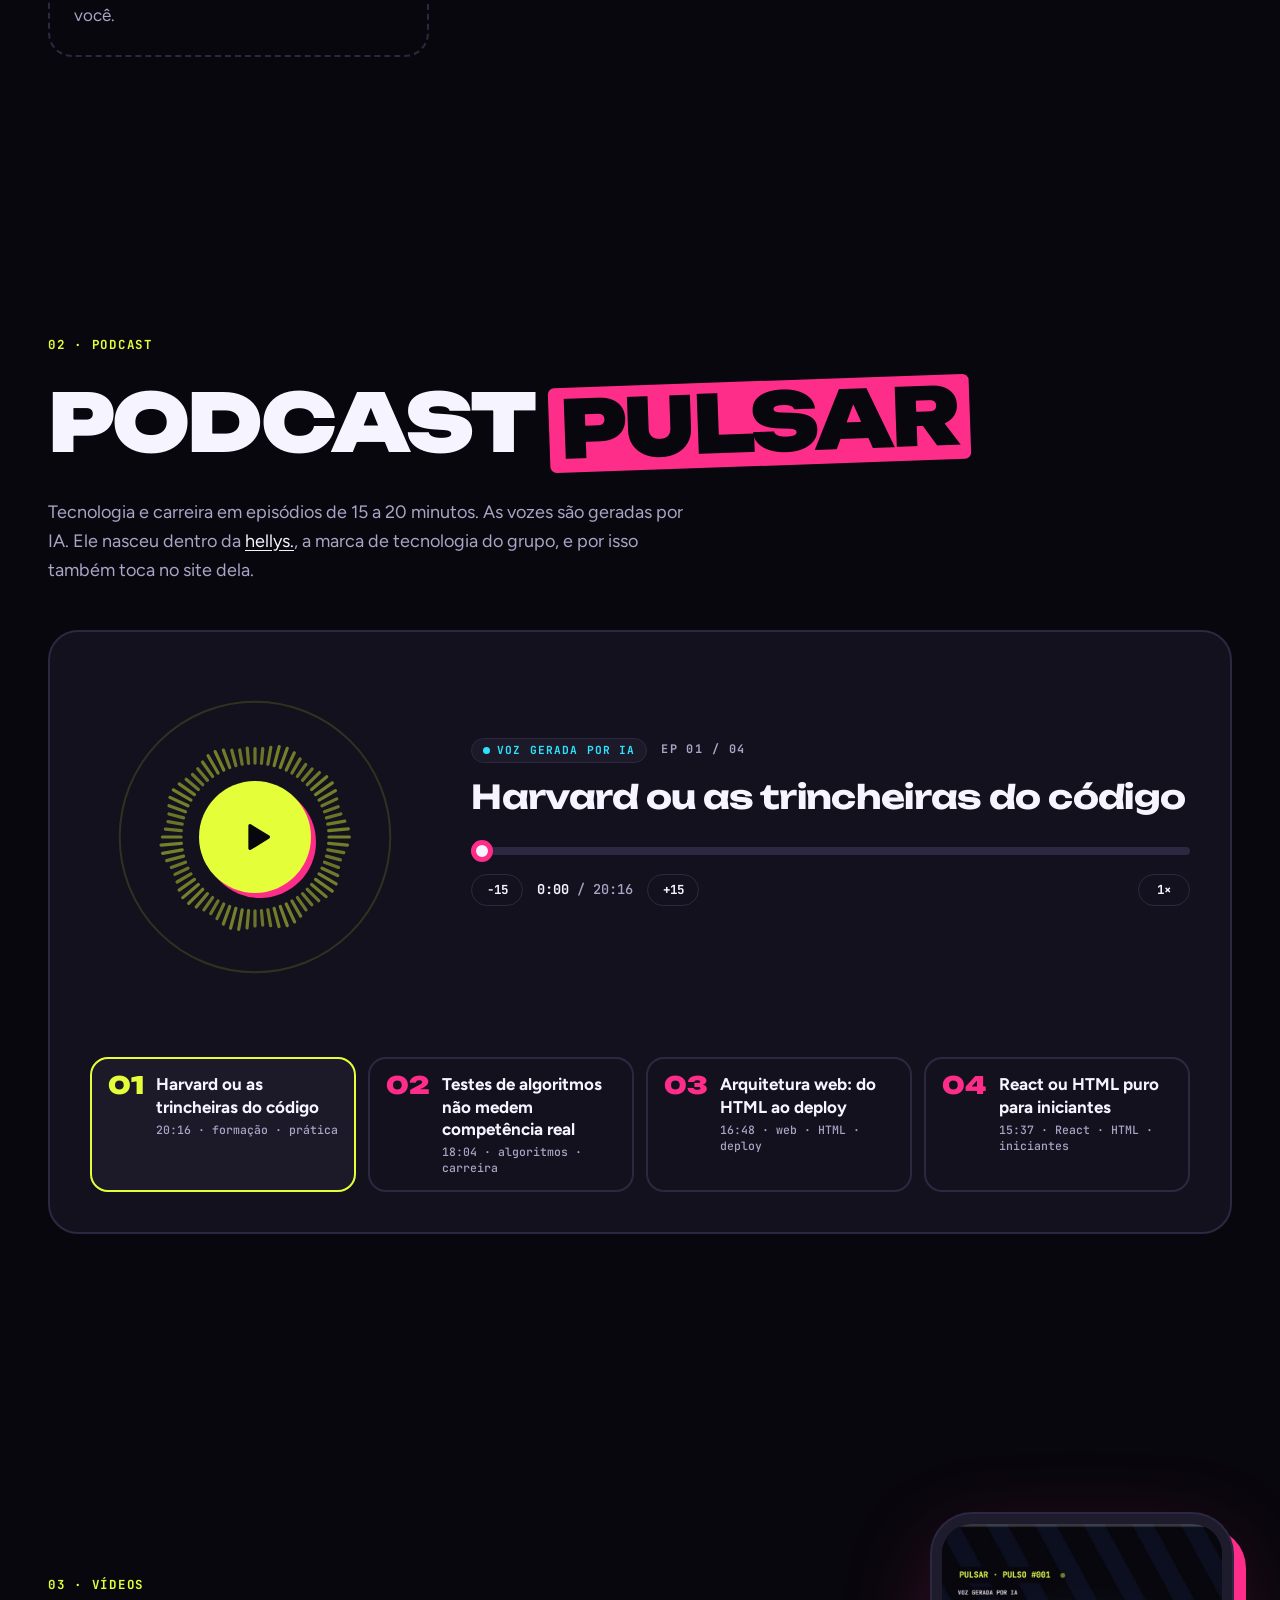
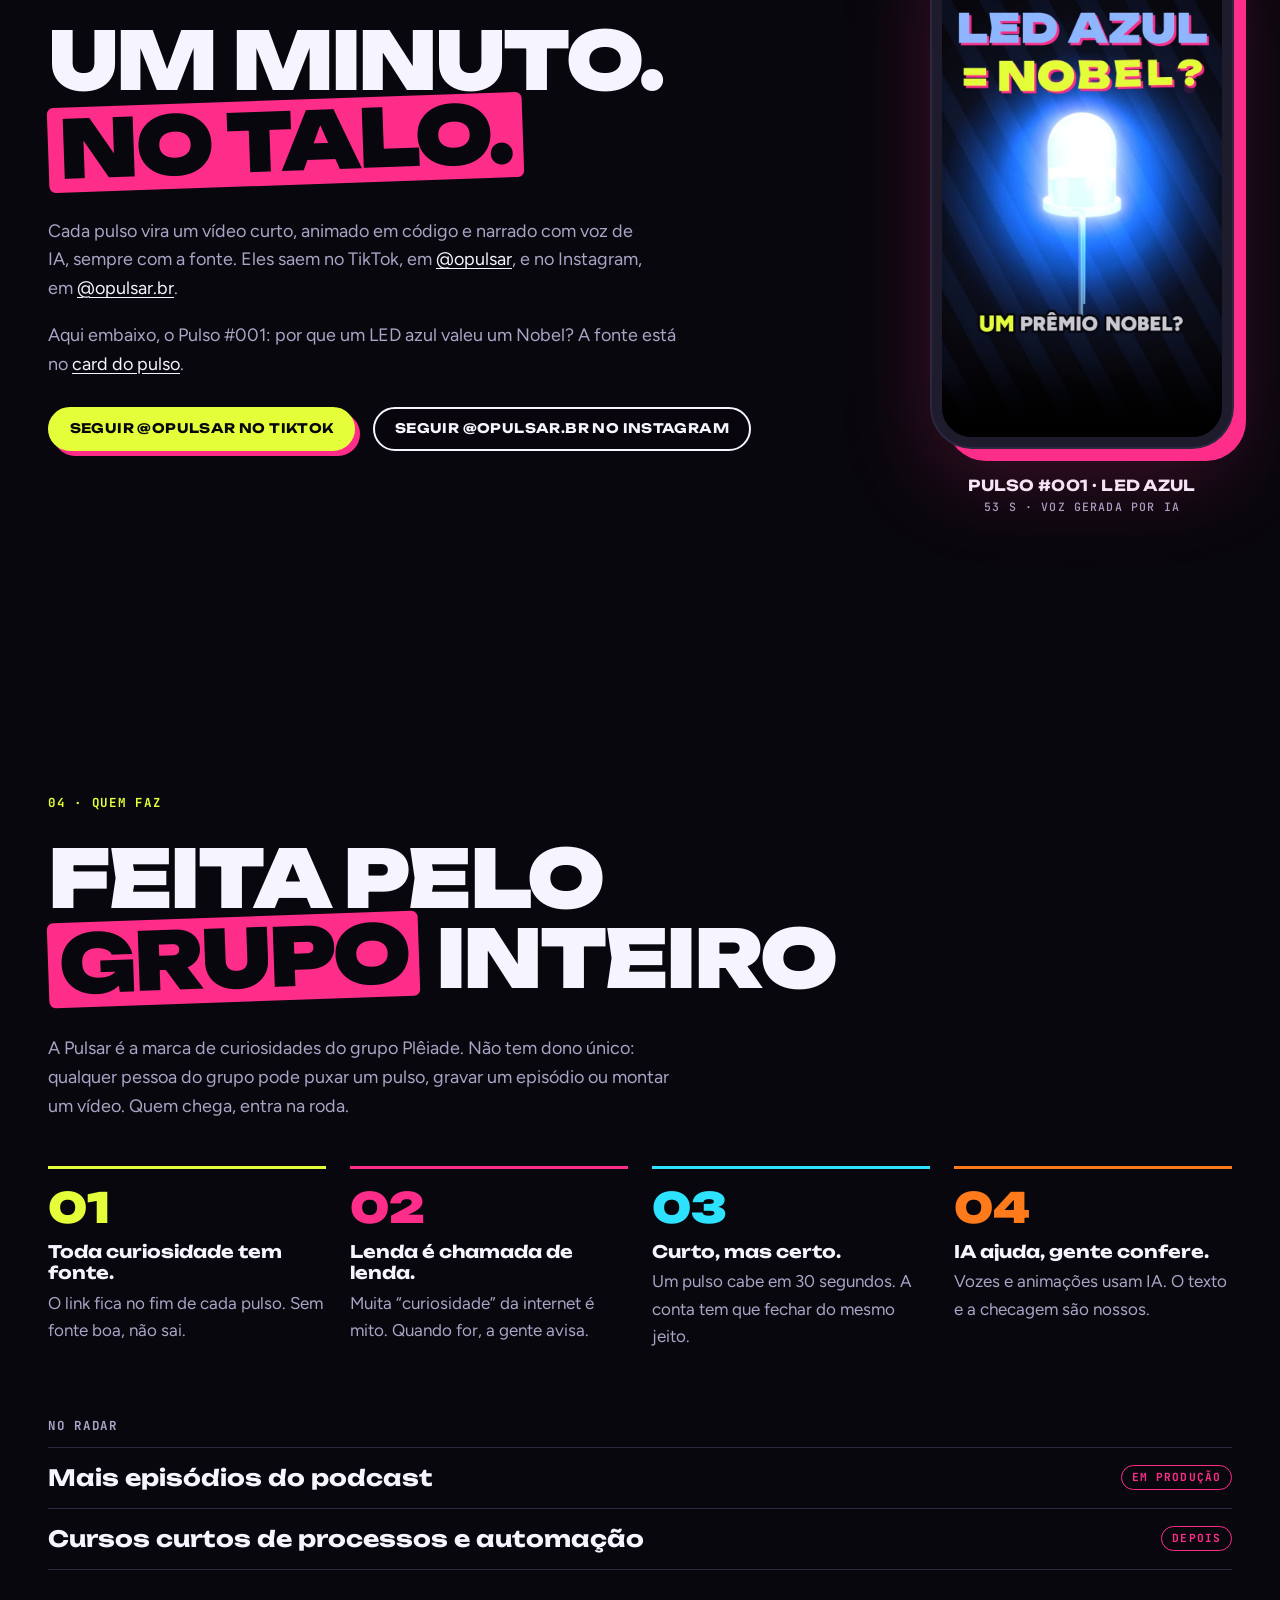
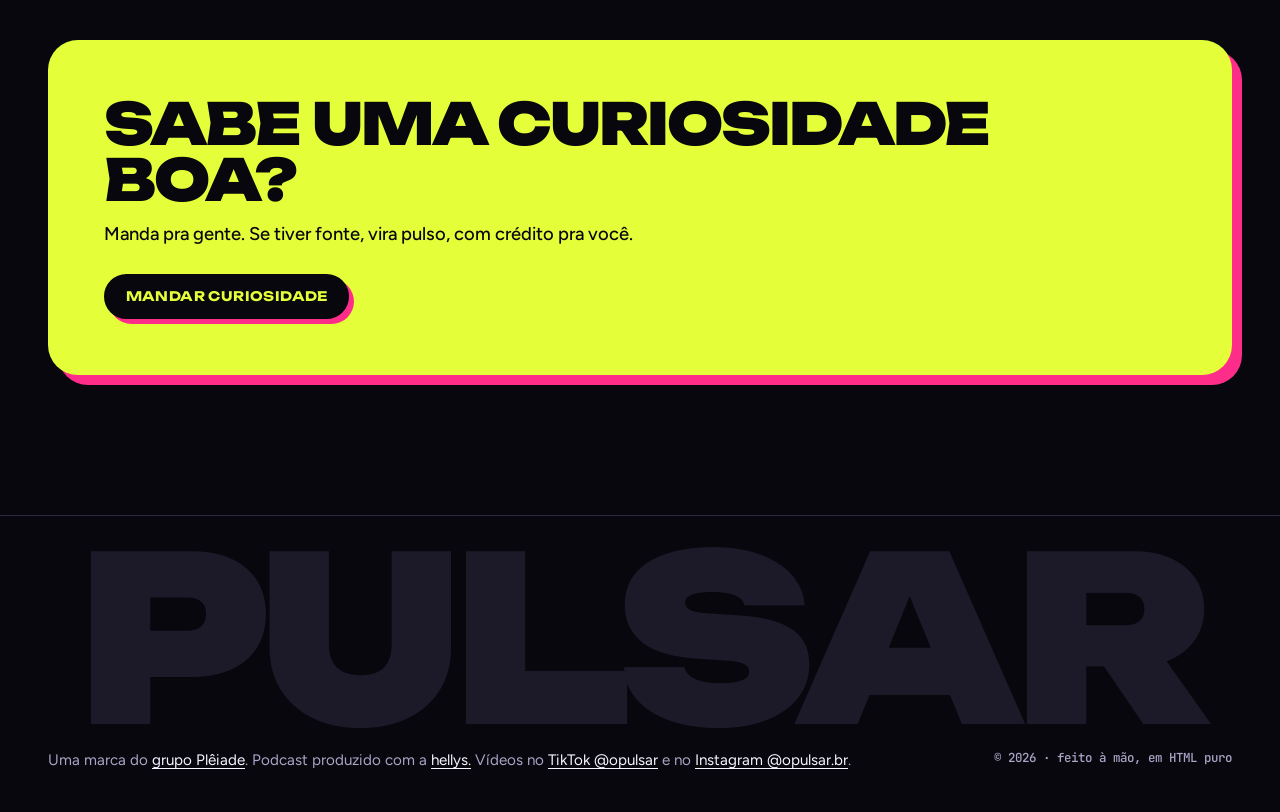
==== commit 221f93e9: "Site no domínio próprio: opulsar.com.br Co-Authored-By: Claude Opus 5.5 <noreply@anthropic.com>" ====
--- a/public/index.html
+++ b/public/index.html
@@ -11,8 +11,8 @@
 <meta property="og:site_name" content="Pulsar">
 <meta property="og:title" content="Pulsar · curiosidades de tecnologia">
 <meta property="og:description" content="A história por trás do que você usa todo dia, em pulsos curtos e sempre com fonte. Uma marca do grupo Plêiade.">
-<meta property="og:url" content="https://hellys-cpu.github.io/pulsar/">
-<meta property="og:image" content="https://hellys-cpu.github.io/pulsar/og.jpg">
+<meta property="og:url" content="https://opulsar.com.br/">
+<meta property="og:image" content="https://opulsar.com.br/og.jpg">
 <meta property="og:image:width" content="1200">
 <meta property="og:image:height" content="630">
 <meta property="og:image:alt" content="PULSAR, curiosidades de tecnologia, sobre um pulsar com linhas de pulso empilhadas">
